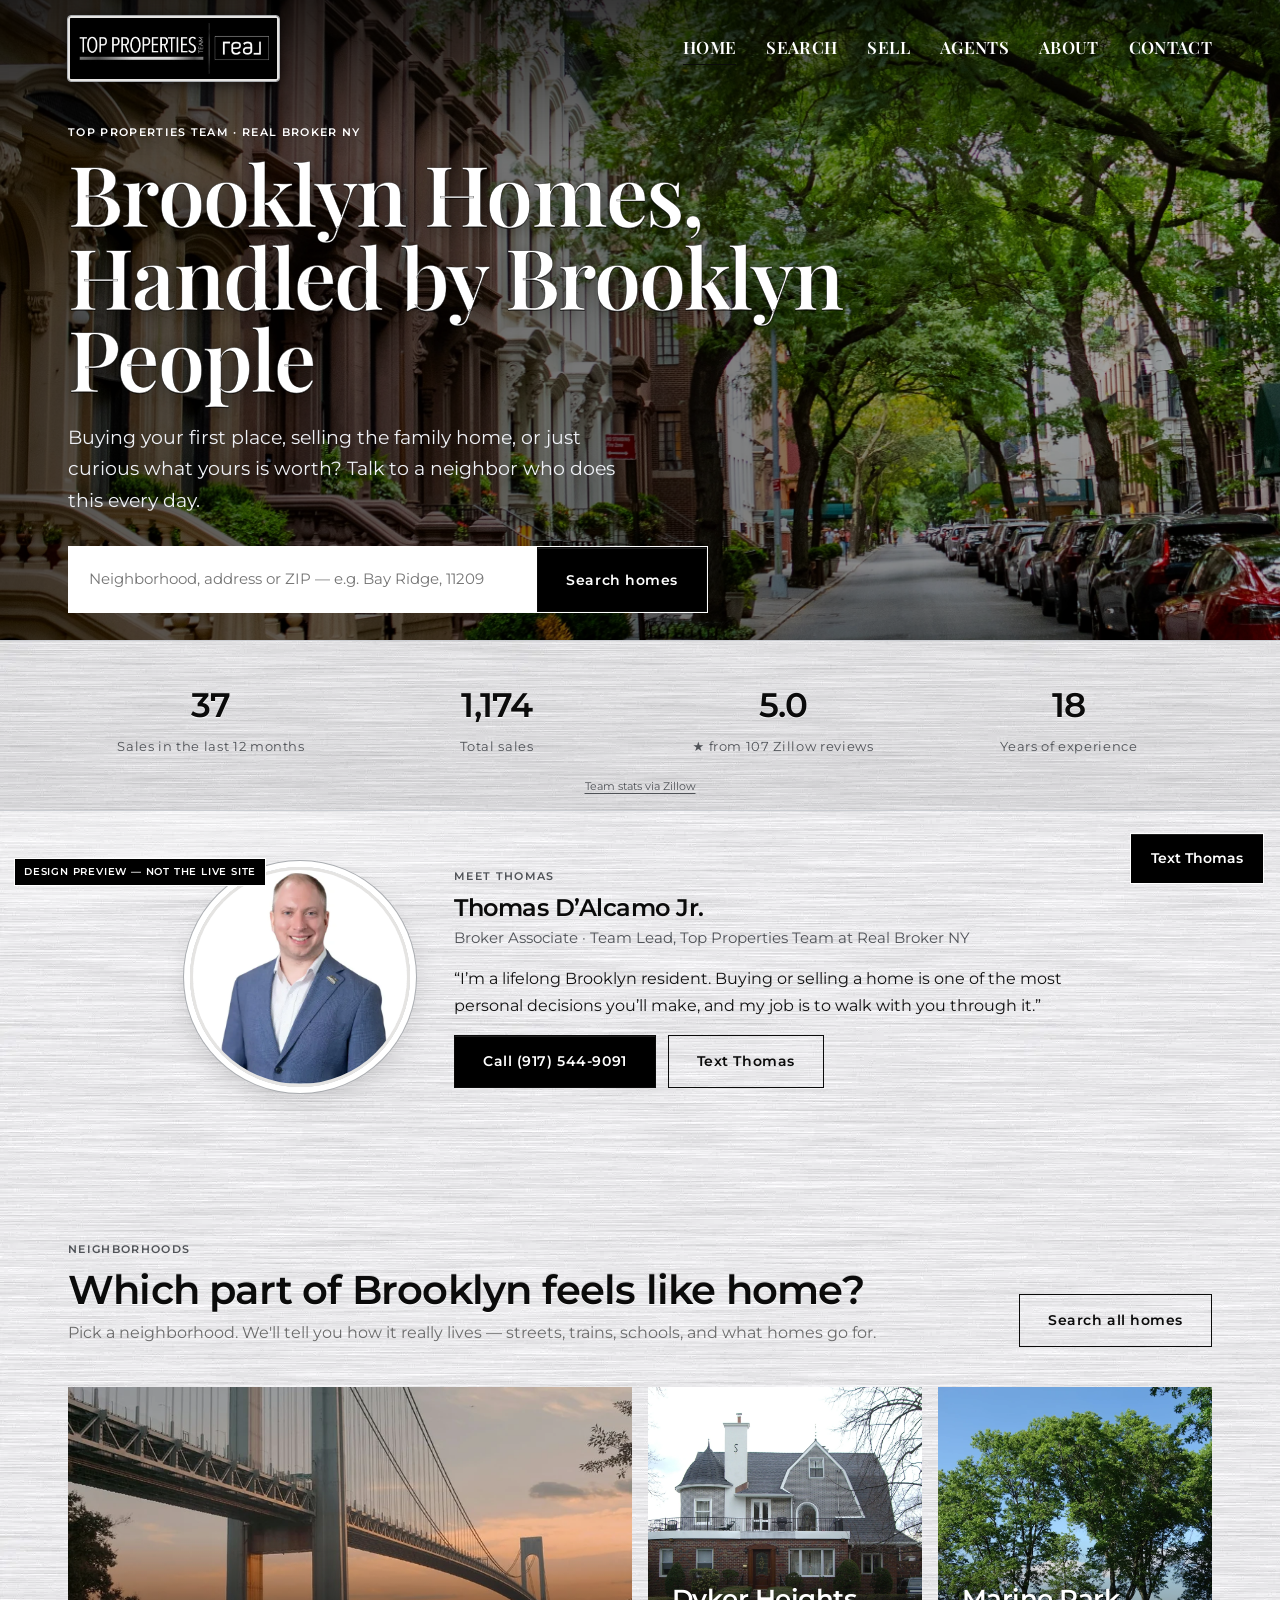
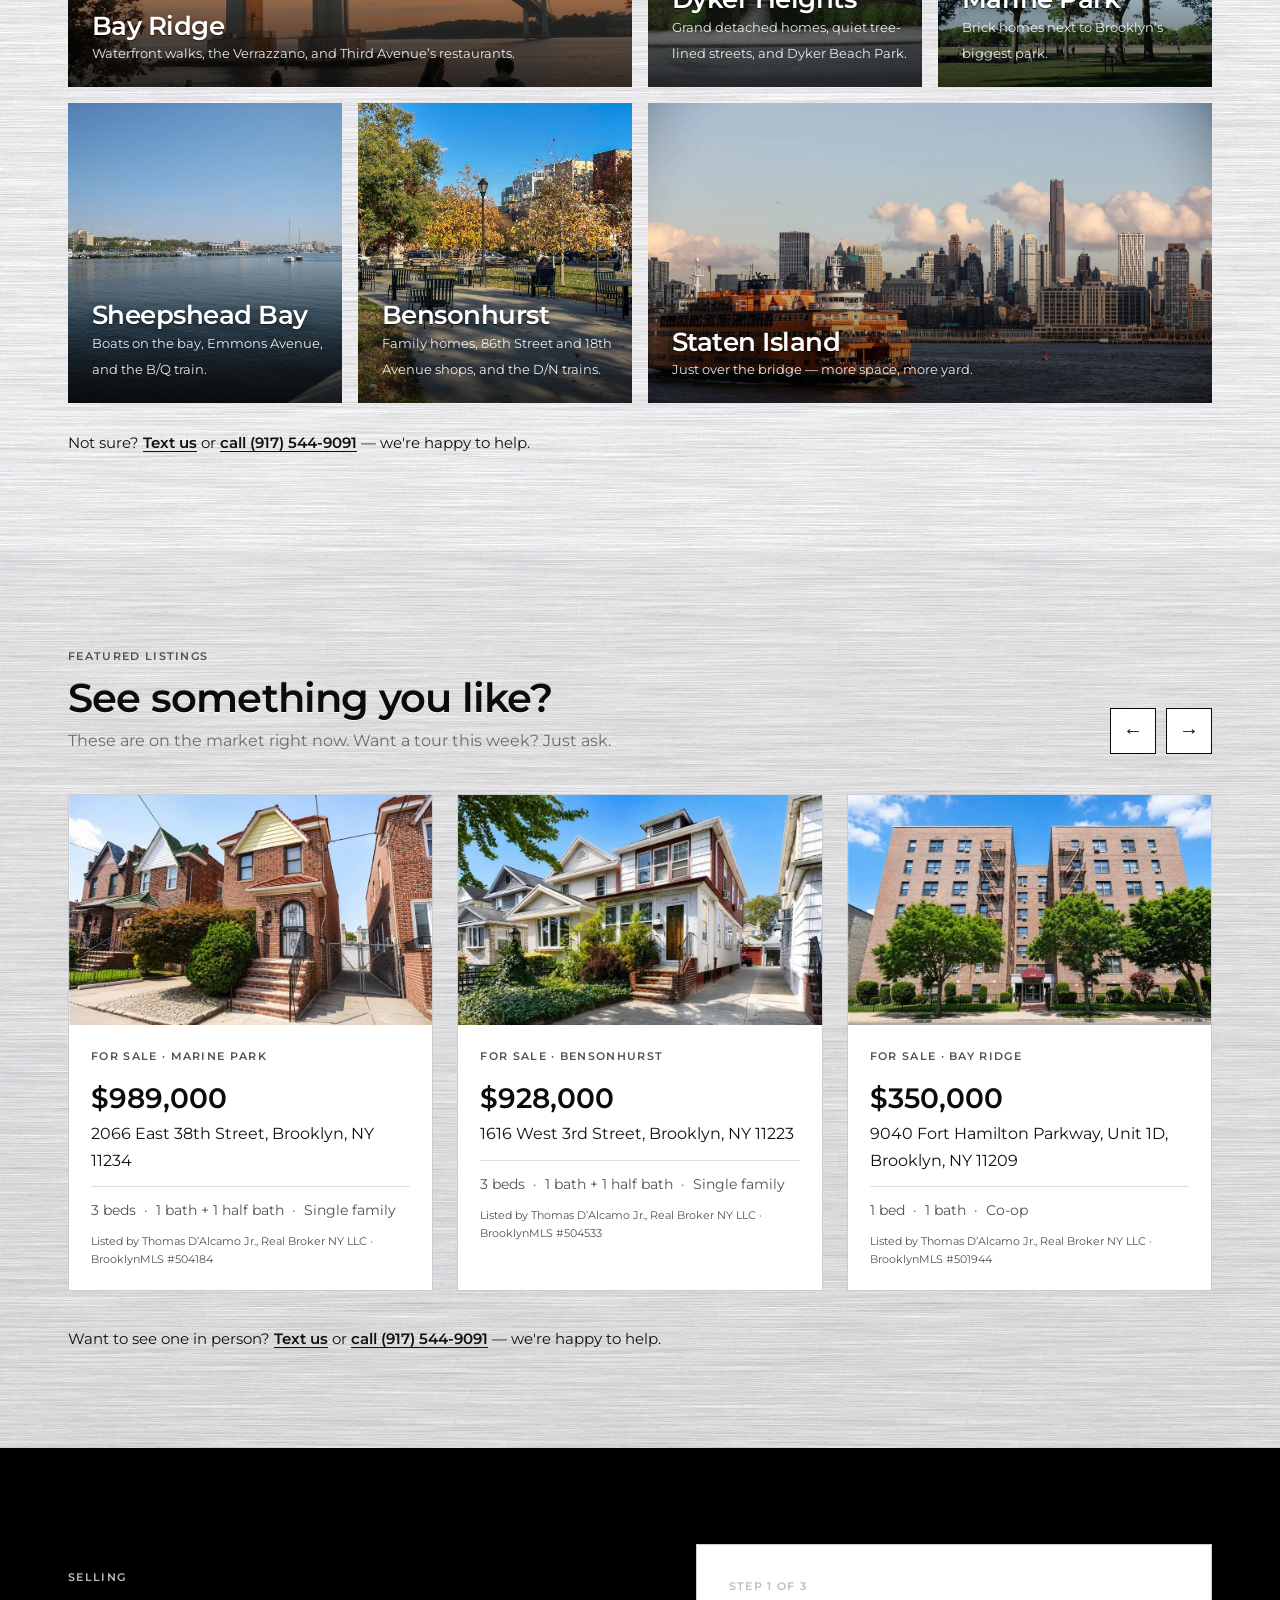
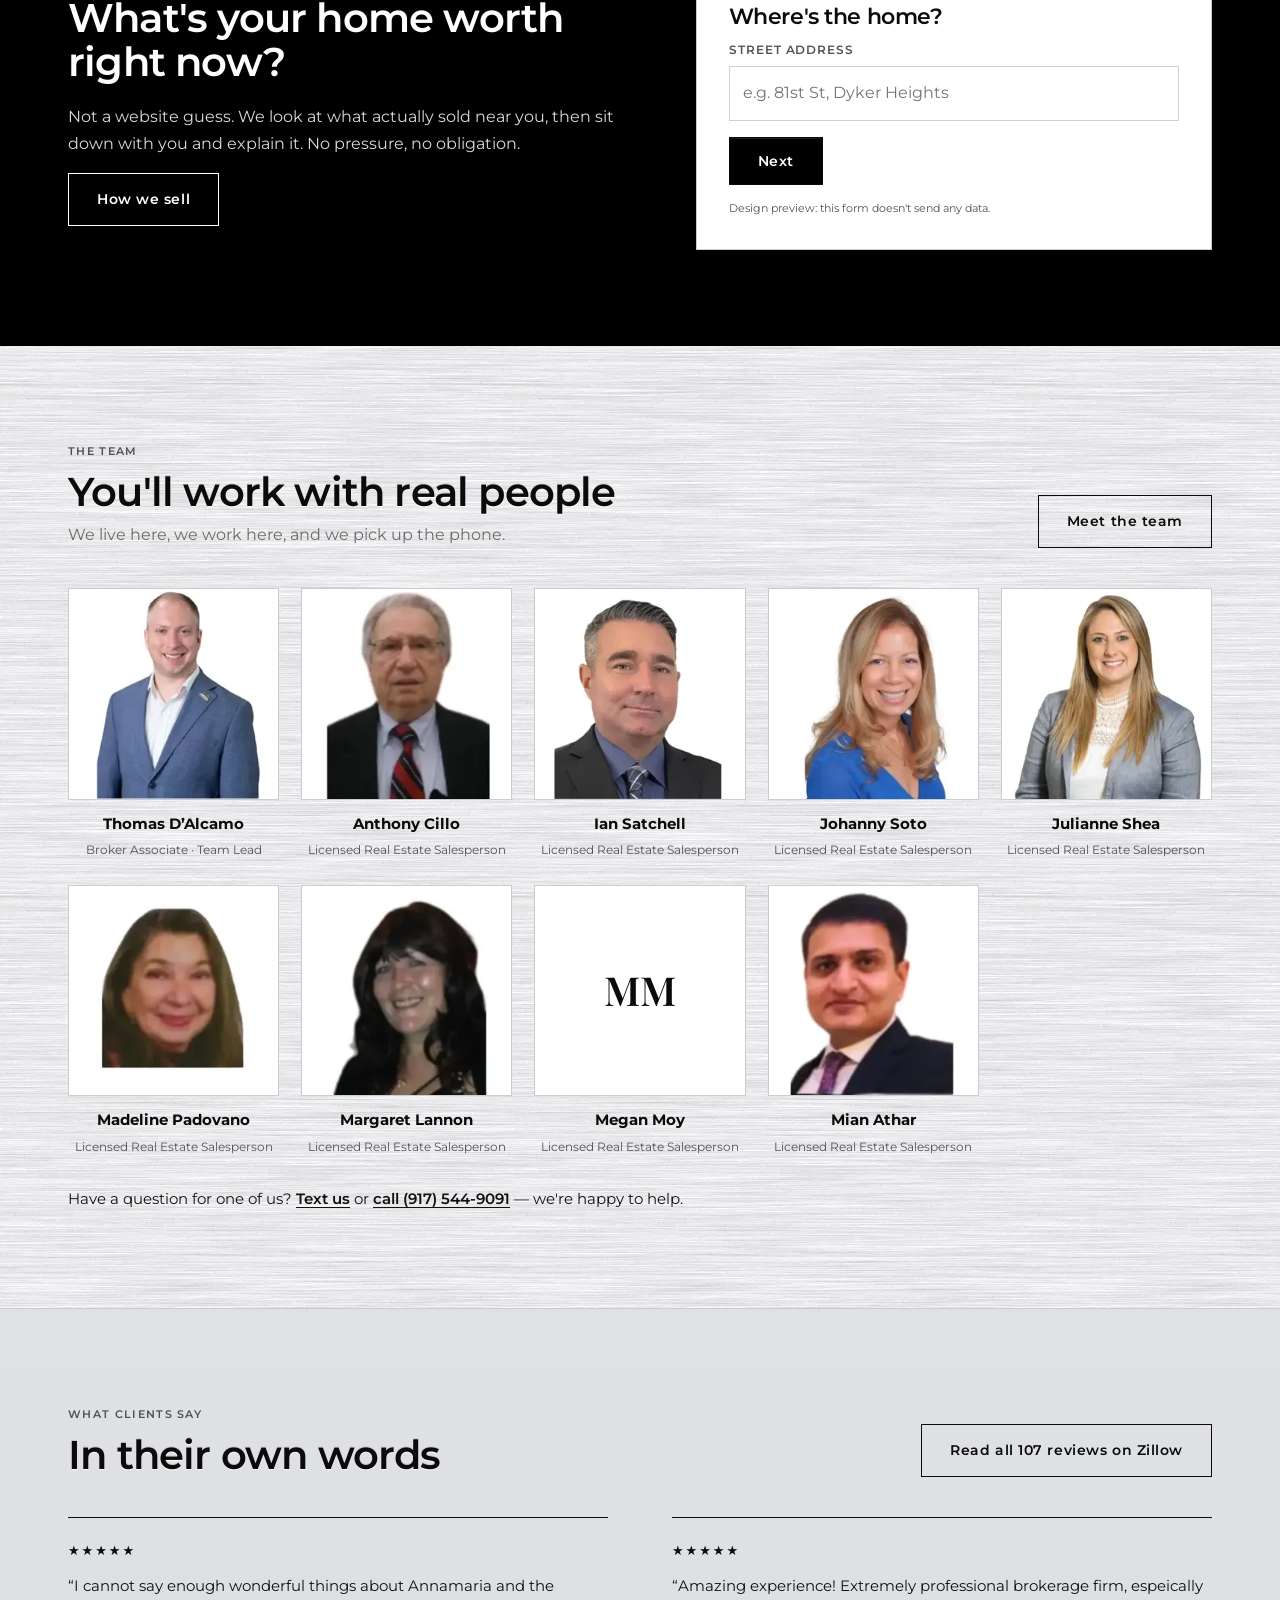
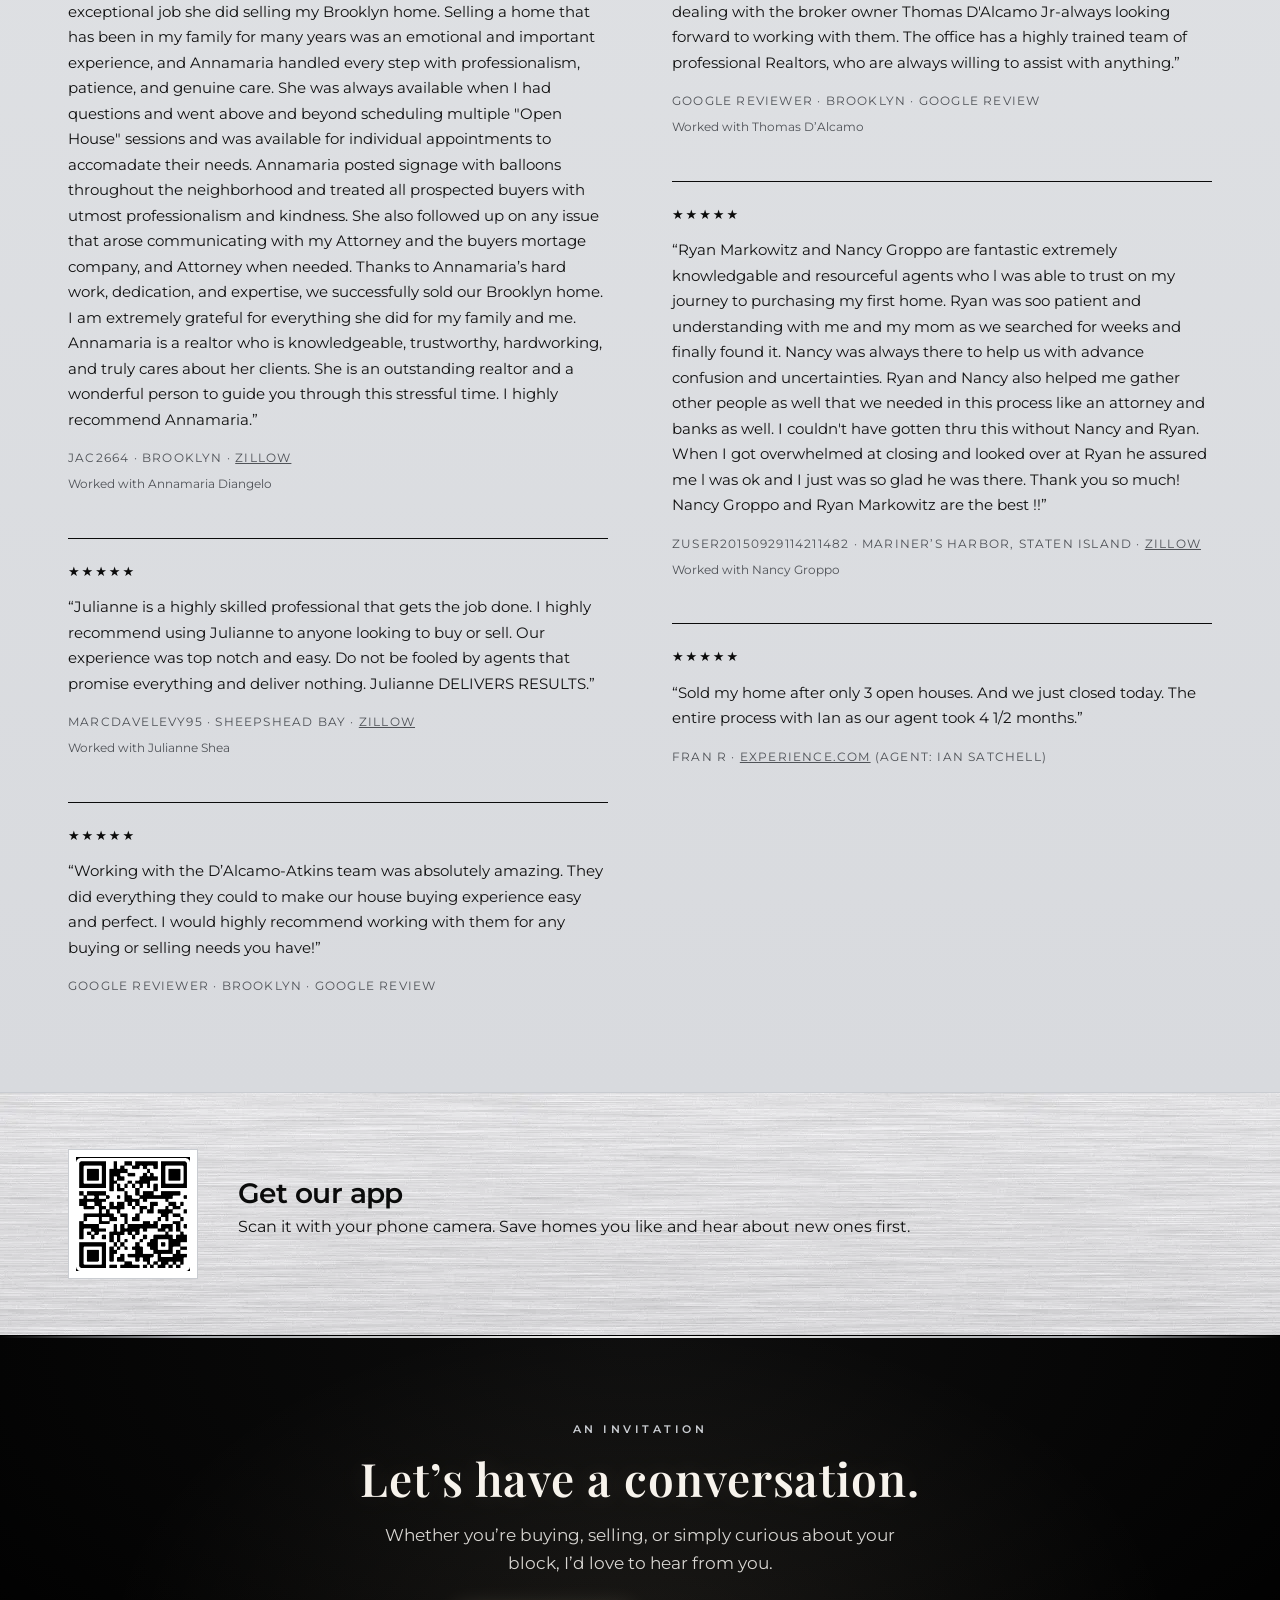
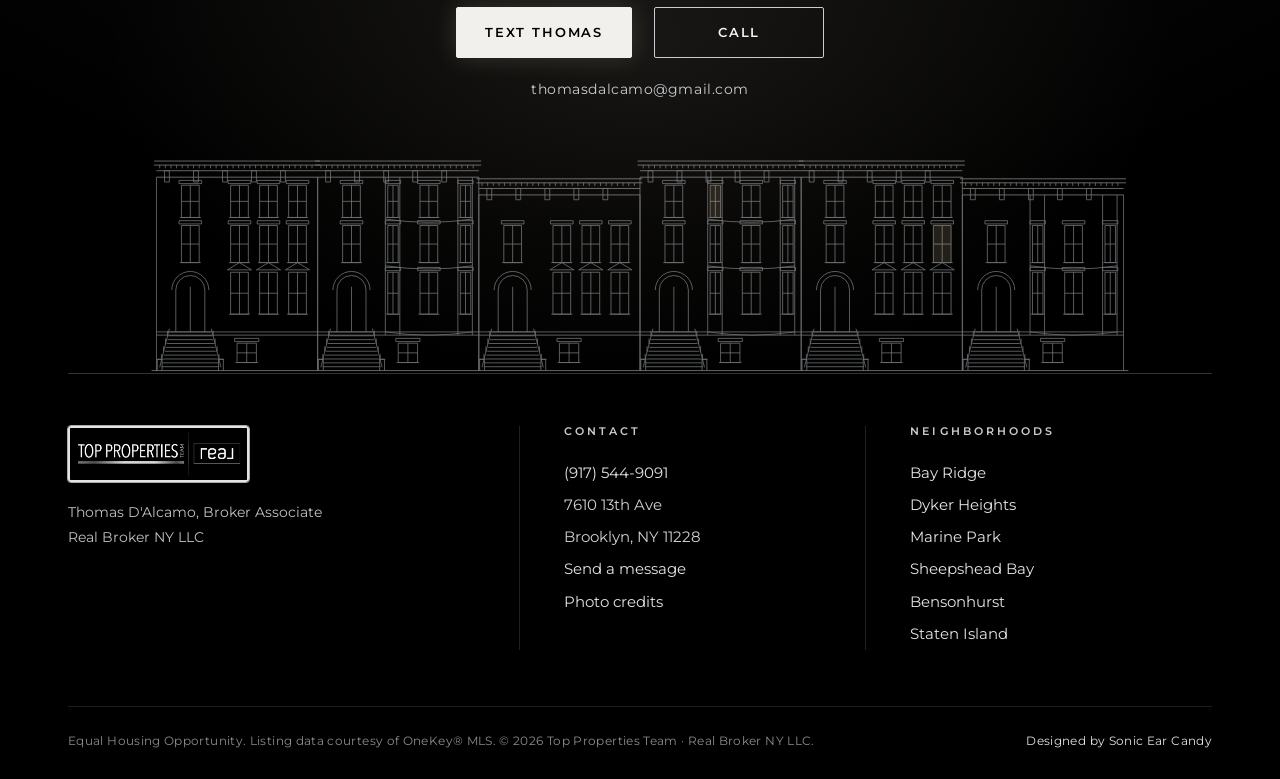
==== index.html @ 739c916d "Footer: detailed Brooklyn brownstone line art" ====
<!doctype html><html lang="en"><head><meta charset="utf-8"><meta name="viewport" content="width=device-width,initial-scale=1">
<meta name="robots" content="noindex,nofollow"><title>Home | Top Properties Team — Brooklyn Real Estate</title>
<meta name="description" content="Top Properties Team at Real Broker NY: Brooklyn real estate in Bay Ridge, Dyker Heights, Marine Park, Sheepshead Bay, Bensonhurst and Staten Island. Call or text (917) 544-9091.">
<link rel="icon" href="img/favicon.png"><link rel="preconnect" href="https://fonts.googleapis.com"><link rel="preconnect" href="https://fonts.gstatic.com" crossorigin>
<link href="https://fonts.googleapis.com/css2?family=Montserrat:wght@400;600&family=Playfair+Display:wght@600&display=swap" rel="stylesheet" media="print" onload="this.media='all'">
<link rel="preload" as="image" href="img/hero-brooklyn-brownstone.webp?v=hq1" fetchpriority="high">
<link rel="stylesheet" href="style.css?v=ring2"></head><body>
<header><div class="wrap nav"><a href="index.html"><img loading="lazy" src="img/logo-hd.webp" width="679" height="200" alt="Top Properties Team · Real"></a>
<button class="burger" aria-label="Menu" onclick="document.querySelector('.menu').classList.toggle('open')">&#9776;</button><ul class="menu"><li><a href="index.html" class="on">HOME</a></li><li><a href="https://toppropertiesnyc.com/listing" target="_blank" rel="noopener">SEARCH</a></li><li><a href="sell.html">SELL</a></li><li><a href="team.html">AGENTS</a></li><li><a href="about.html">ABOUT</a></li><li><a href="contact.html">CONTACT</a></li></ul></div></header>
<div class="hero"><div class="kb" style="background-image:url(img/hero-brooklyn-brownstone.webp?v=hq1)"></div><div class="wrap"><div class="eyebrow" style="color:#FFFFFF">Top Properties Team · Real Broker NY</div>
<h1>Brooklyn Homes, Handled by Brooklyn People</h1><p>Buying your first place, selling the family home, or just curious what yours is worth? Talk to a neighbor who does this every day.</p><form class="search srch" action="https://toppropertiesnyc.com/listing" target="_blank"><input placeholder="Neighborhood, address or ZIP — e.g. Bay Ridge, 11209"><button class="btn brass" type="submit">Search homes</button></form></div></div>
<div class="trust"><div class="wrap"><div><b data-n="37">37</b><span>Sales in the last 12 months</span></div><div><b data-n="1174">1,174</b><span>Total sales</span></div><div><b data-n="5.0" data-d="1">5.0</b><span>★ from 107 Zillow reviews</span></div><div><b data-n="18">18</b><span>Years of experience</span></div></div><div class="note"><a href="https://www.zillow.com/profile/toppropteam" target="_blank" rel="noopener">Team stats via Zillow</a></div></div>
<section class="meet"><div class="wrap"><div class="meet-in"><img src="img/thomas-portrait.webp" alt="Thomas D’Alcamo" width="600" height="600" loading="lazy"><div><div class="eyebrow">Meet Thomas</div><h2>Thomas D’Alcamo Jr.</h2><p class="mt">Broker Associate · Team Lead, Top Properties Team at Real Broker NY</p><p>“I’m a lifelong Brooklyn resident. Buying or selling a home is one of the most personal decisions you’ll make, and my job is to walk with you through it.”</p><a class="btn" href="tel:+19175449091">Call (917) 544-9091</a> <a class="btn ghost" href="sms:+19175449091">Text Thomas</a></div></div></div></section>
<section><div class="wrap"><div class="head"><div><div class="eyebrow">Neighborhoods</div><h2>Which part of Brooklyn feels like home?</h2><p style="margin:8px 0 0;color:#6B6B6B">Pick a neighborhood. We'll tell you how it really lives — streets, trains, schools, and what homes go for.</p></div><a class="btn ghost" href="https://toppropertiesnyc.com/listing" target="_blank" rel="noopener">Search all homes</a></div><div class="tiles"><a class="tile" href="bay-ridge.html"><img loading="lazy" src="img/bay-ridge-sm.webp?v=hq1" alt="Bay Ridge" width="900" height="600"><div><h3>Bay Ridge</h3><small>Waterfront walks, the Verrazzano, and Third Avenue’s restaurants.</small></div></a><a class="tile" href="dyker-heights.html"><img loading="lazy" src="img/dyker-heights-sm.webp?v=hq1" alt="Dyker Heights" width="900" height="600"><div><h3>Dyker Heights</h3><small>Grand detached homes, quiet tree-lined streets, and Dyker Beach Park.</small></div></a><a class="tile" href="marine-park.html"><img loading="lazy" src="img/marine-park-sm.webp?v=hq1" alt="Marine Park" width="900" height="600"><div><h3>Marine Park</h3><small>Brick homes next to Brooklyn’s biggest park.</small></div></a><a class="tile" href="sheepshead-bay.html"><img loading="lazy" src="img/sheepshead-bay-sm.webp?v=hq1" alt="Sheepshead Bay" width="900" height="600"><div><h3>Sheepshead Bay</h3><small>Boats on the bay, Emmons Avenue, and the B/Q train.</small></div></a><a class="tile" href="bensonhurst.html"><img loading="lazy" src="img/bensonhurst-sm.webp?v=hq1" alt="Bensonhurst" width="900" height="600"><div><h3>Bensonhurst</h3><small>Family homes, 86th Street and 18th Avenue shops, and the D/N trains.</small></div></a><a class="tile" href="staten-island.html"><img loading="lazy" src="img/staten-island-sm.webp?v=hq1" alt="Staten Island" width="900" height="600"><div><h3>Staten Island</h3><small>Just over the bridge — more space, more yard.</small></div></a></div><p class="ask">Not sure? <a href="sms:+19175449091">Text us</a> or <a href="tel:+19175449091">call (917) 544-9091</a> — we're happy to help.</p></div></section>
<section class="feat"><div class="wrap car"><div class="head"><div><div class="eyebrow">Featured listings</div><h2>See something you like?</h2><p style="margin:8px 0 0;color:#6B6B6B">These are on the market right now. Want a tour this week? Just ask.</p></div><div class="arrows"><button data-d="-1" aria-label="Previous">&larr;</button><button data-d="1" aria-label="Next">&rarr;</button></div></div>
<div class="track"><a class="card lcard" href="https://www.brooklynmls.com/listing/504184" target="_blank" rel="noopener"><img loading="lazy" src="img/lst-2066-e38.webp" alt="2066 East 38th Street, Marine Park" width="900" height="600"><div class="b"><div class="eyebrow">For sale · Marine Park</div><div class="price">$989,000</div><div>2066 East 38th Street, Brooklyn, NY 11234</div><div class="meta">3 beds &nbsp;·&nbsp; 1 bath + 1 half bath &nbsp;·&nbsp; Single family</div><div class="src">Listed by Thomas D’Alcamo Jr., Real Broker NY LLC · BrooklynMLS #504184</div></div></a><a class="card lcard" href="https://www.brooklynmls.com/listing/504533" target="_blank" rel="noopener"><img loading="lazy" src="img/lst-1616-w3.webp" alt="1616 West 3rd Street, Bensonhurst" width="900" height="600"><div class="b"><div class="eyebrow">For sale · Bensonhurst</div><div class="price">$928,000</div><div>1616 West 3rd Street, Brooklyn, NY 11223</div><div class="meta">3 beds &nbsp;·&nbsp; 1 bath + 1 half bath &nbsp;·&nbsp; Single family</div><div class="src">Listed by Thomas D’Alcamo Jr., Real Broker NY LLC · BrooklynMLS #504533</div></div></a><a class="card lcard" href="https://www.brooklynmls.com/listing/501944" target="_blank" rel="noopener"><img loading="lazy" src="img/lst-9040-fhp.webp" alt="9040 Fort Hamilton Parkway, Bay Ridge" width="900" height="600"><div class="b"><div class="eyebrow">For sale · Bay Ridge</div><div class="price">$350,000</div><div>9040 Fort Hamilton Parkway, Unit 1D, Brooklyn, NY 11209</div><div class="meta">1 bed &nbsp;·&nbsp; 1 bath &nbsp;·&nbsp; Co-op</div><div class="src">Listed by Thomas D’Alcamo Jr., Real Broker NY LLC · BrooklynMLS #501944</div></div></a><div class="card ph"><div><h3>Want first dibs?</h3><p>Get new Brooklyn listings sent to your phone the day they hit the market.</p><a class="btn" href="sms:+19175449091">Text Thomas</a></div></div><div class="card ph"><div><h3>Browse every home</h3><p>Search all active listings across Brooklyn and Staten Island.</p><a class="btn" href="https://toppropertiesnyc.com/listing" target="_blank" rel="noopener">Search homes</a></div></div></div><p class="ask">Want to see one in person? <a href="sms:+19175449091">Text us</a> or <a href="tel:+19175449091">call (917) 544-9091</a> — we're happy to help.</p></div></section>
<section class="band"><div class="wrap split"><div><div class="eyebrow">Selling</div><h2>What's your home worth right now?</h2><p>Not a website guess. We look at what actually sold near you, then sit down with you and explain it. No pressure, no obligation.</p><a class="btn light" href="sell.html">How we sell</a></div>
<form class="vform wiz" action="#" onsubmit="return false"><div class="eyebrow">Step <span class="sn">1</span> of 3</div>
<div class="st on"><h3>Where's the home?</h3><label>Street address</label><input placeholder="e.g. 81st St, Dyker Heights"><button class="btn nx" type="button">Next</button></div>
<div class="st"><h3>Tell us a little about it</h3><label>Bedrooms</label><select><option>1</option><option>2</option><option selected>3</option><option>4</option><option>5+</option></select><label>Bathrooms</label><select><option>1</option><option selected>2</option><option>3</option><option>4+</option></select><button class="btn nx" type="button">Next</button></div>
<div class="st"><h3>When are you thinking of selling?</h3><div class="chips"><button type="button">Just curious</button><button type="button">In 3–6 months</button><button type="button">Within a year</button><button type="button">As soon as possible</button></div></div>
<div class="st"><h3>Thanks — that's all we need.</h3><p>On the real site, Thomas texts you back with what homes like yours have sold for nearby.</p><div class="toast" style="display:block">Preview only — nothing was sent.</div></div>
<p style="font-size:11px;color:#4F5257;margin:14px 0 0">Design preview: this form doesn't send any data.</p></form></div></section>
<section><div class="wrap"><div class="head"><div><div class="eyebrow">The team</div><h2>You'll work with real people</h2><p style="margin:8px 0 0;color:#6B6B6B">We live here, we work here, and we pick up the phone.</p></div><a class="btn ghost" href="team.html">Meet the team</a></div><div class="team"><div class="ag"><div class="av"><img loading="lazy" src="img/team/thomas-dalcamo.webp" alt="Thomas D’Alcamo"></div><b>Thomas D’Alcamo</b><span>Broker Associate · Team Lead</span></div><div class="ag"><div class="av"><img loading="lazy" src="img/team/anthony-cillo.webp" alt="Anthony Cillo"></div><b>Anthony Cillo</b><span>Licensed Real Estate Salesperson</span></div><div class="ag"><div class="av"><img loading="lazy" src="img/team/ian-satchell.webp" alt="Ian Satchell"></div><b>Ian Satchell</b><span>Licensed Real Estate Salesperson</span></div><div class="ag"><div class="av"><img loading="lazy" src="img/team/johanny-soto.webp" alt="Johanny Soto"></div><b>Johanny Soto</b><span>Licensed Real Estate Salesperson</span></div><div class="ag"><div class="av"><img loading="lazy" src="img/team/julianne-shea.webp" alt="Julianne Shea"></div><b>Julianne Shea</b><span>Licensed Real Estate Salesperson</span></div><div class="ag"><div class="av"><img loading="lazy" src="img/team/madeline-padovano.webp" alt="Madeline Padovano"></div><b>Madeline Padovano</b><span>Licensed Real Estate Salesperson</span></div><div class="ag"><div class="av"><img loading="lazy" src="img/team/margaret-lannon.webp" alt="Margaret Lannon"></div><b>Margaret Lannon</b><span>Licensed Real Estate Salesperson</span></div><div class="ag"><div class="av"><span>MM</span></div><b>Megan Moy</b><span>Licensed Real Estate Salesperson</span></div><div class="ag"><div class="av"><img loading="lazy" src="img/team/mian-athar.webp" alt="Mian Athar"></div><b>Mian Athar</b><span>Licensed Real Estate Salesperson</span></div></div><p class="ask">Have a question for one of us? <a href="sms:+19175449091">Text us</a> or <a href="tel:+19175449091">call (917) 544-9091</a> — we're happy to help.</p></div></section><section class="quotes"><div class="wrap"><div class="head"><div><div class="eyebrow">What clients say</div><h2>In their own words</h2></div><a class="btn ghost" href="https://www.zillow.com/profile/toppropteam" target="_blank" rel="noopener">Read all 107 reviews on Zillow</a></div><div class="qgrid"><figure><div class="stars" aria-label="5 stars">★★★★★</div><blockquote>“I cannot say enough wonderful things about Annamaria and the exceptional job she did selling my Brooklyn home. Selling a home that has been in my family for many years was an emotional and important experience, and Annamaria handled every step with professionalism, patience, and genuine care. She was always available when I had questions and went above and beyond scheduling multiple "Open House" sessions and was available for individual appointments to accomadate their needs. Annamaria posted signage with balloons throughout the neighborhood and treated all prospected buyers with utmost professionalism and kindness. She also followed up on any issue that arose communicating with my Attorney and the buyers mortage company, and Attorney when needed. Thanks to Annamaria’s hard work, dedication, and expertise, we successfully sold our Brooklyn home. I am extremely grateful for everything she did for my family and me. Annamaria is a realtor who is knowledgeable, trustworthy, hardworking, and truly cares about her clients. She is an outstanding realtor and a wonderful person to guide you through this stressful time. I highly recommend Annamaria.”</blockquote><figcaption>jac2664 · Brooklyn · <a href="https://www.zillow.com/profile/toppropteam" target="_blank" rel="noopener">Zillow</a></figcaption><small>Worked with Annamaria Diangelo</small></figure><figure><div class="stars" aria-label="5 stars">★★★★★</div><blockquote>“Julianne is a highly skilled professional that gets the job done. I highly recommend using Julianne to anyone looking to buy or sell. Our experience was top notch and easy. Do not be fooled by agents that promise everything and deliver nothing. Julianne DELIVERS RESULTS.”</blockquote><figcaption>marcdavelevy95 · Sheepshead Bay · <a href="https://www.zillow.com/profile/toppropteam" target="_blank" rel="noopener">Zillow</a></figcaption><small>Worked with Julianne Shea</small></figure><figure><div class="stars" aria-label="5 stars">★★★★★</div><blockquote>“Working with the D’Alcamo-Atkins team was absolutely amazing. They did everything they could to make our house buying experience easy and perfect. I would highly recommend working with them for any buying or selling needs you have!”</blockquote><figcaption>Google reviewer · Brooklyn · Google review</figcaption></figure><figure><div class="stars" aria-label="5 stars">★★★★★</div><blockquote>“Amazing experience! Extremely professional brokerage firm, espeically dealing with the broker owner Thomas D'Alcamo Jr-always looking forward to working with them. The office has a highly trained team of professional Realtors, who are always willing to assist with anything.”</blockquote><figcaption>Google reviewer · Brooklyn · Google review</figcaption><small>Worked with Thomas D’Alcamo</small></figure><figure><div class="stars" aria-label="5 stars">★★★★★</div><blockquote>“Ryan Markowitz and Nancy Groppo are fantastic extremely knowledgable and resourceful agents who l was able to trust on my journey to purchasing my first home. Ryan was soo patient and understanding with me and my mom as we searched for weeks and finally found it. Nancy was always there to help us with advance confusion and uncertainties. Ryan and Nancy also helped me gather other people as well that we needed in this process like an attorney and banks as well. I couldn't have gotten thru this without Nancy and Ryan. When I got overwhelmed at closing and looked over at Ryan he assured me l was ok and I just was so glad he was there. Thank you so much! Nancy Groppo and Ryan Markowitz are the best !!”</blockquote><figcaption>zuser20150929114211482 · Mariner’s Harbor, Staten Island · <a href="https://www.zillow.com/profile/toppropteam" target="_blank" rel="noopener">Zillow</a></figcaption><small>Worked with Nancy Groppo</small></figure><figure><div class="stars" aria-label="5 stars">★★★★★</div><blockquote>“Sold my home after only 3 open houses. And we just closed today. The entire process with Ian as our agent took 4 1/2 months.”</blockquote><figcaption>Fran R · <a href="https://www.experience.com/reviews/ian-3512063" target="_blank" rel="noopener">Experience.com</a> (agent: Ian Satchell)</figcaption></figure></div></div></section>
<section class="app" style="padding:56px 0"><div class="wrap"><img loading="lazy" src="img/qr.png" alt="QR code to download the Top Properties Team app">
<div><h3>Get our app</h3><p style="margin:0 0 10px">Scan it with your phone camera. Save homes you like and hear about new ones first.</p>
</div></div></section>
<footer><div class="wrap"><div class="fcta"><p class="fey">An invitation</p><h2>Let&rsquo;s have a conversation.</h2><p class="fsub">Whether you&rsquo;re buying, selling, or simply curious about your block, I&rsquo;d love to hear from you.</p><div class="fbtns"><a class="btn light fpri" href="sms:+19175449091">Text Thomas</a> <a class="btn light" href="tel:+19175449091">Call</a></div><p class="fmail"><a href="mailto:thomasdalcamo@gmail.com">thomasdalcamo@gmail.com</a></p></div><div class="farchw"><svg class="farch" viewBox="-8 30 1216 272" preserveAspectRatio="xMidYMax meet" aria-hidden="true" focusable="false"><g fill="none" stroke="#C9CCD1" stroke-width="1" vector-effect="non-scaling-stroke"><path d="M0 300V60M200 300V60"/><path d="M-3 40h206M-3 45h206M0 52h200M0 60h200" stroke="#E5E4E2"/><path d="M4 45v4M11 45v4M18 45v4M25 45v4M32 45v4M39 45v4M46 45v4M53 45v4M60 45v4M67 45v4M74 45v4M81 45v4M88 45v4M95 45v4M102 45v4M109 45v4M116 45v4M123 45v4M130 45v4M137 45v4M144 45v4M151 45v4M158 45v4M165 45v4M172 45v4M179 45v4M186 45v4M193 45v4"/><path d="M10 52h6v14h-6zM46 52h6v14h-6zM82 52h6v14h-6zM118 52h6v14h-6zM154 52h6v14h-6z"/><path d="M0 252h200M0 256h200"/><path d="M24 252V200a18 18 0 0 1 36 0V252M42 252V196"/><path d="M19 200a23 23 0 0 1 46 0"/><path d="M16.0 252.0h52.0"/><path d="M14.9 256.8h54.2"/><path d="M13.8 261.6h56.4"/><path d="M12.7 266.4h58.6"/><path d="M11.6 271.2h60.8"/><path d="M10.5 276.0h63.0"/><path d="M9.399999999999999 280.8h65.2"/><path d="M8.299999999999999 285.6h67.4"/><path d="M7.199999999999999 290.4h69.6"/><path d="M6.1 295.2h71.8"/><path d="M16 248L4 296M68 248L80 296"/><path d="M13.6 257.6v-7M11.2 267.2v-7M8.8 276.8v-7M6.4 286.4v-7M70.4 257.6v-7M72.8 267.2v-7M75.2 276.8v-7M77.6 286.4v-7"/><path d="M1 300v-14h6v14M77 300v-14h6v14M0 286h8M76 286h8"/><path d="M100 266h24v24h-24zM112.0 266v24M100 278.0h24"/><path d="M97 264h30v-4h-30z"/><path d="M98 290h28"/><path d="M92 178h22v52h-22zM103.0 178v52M92 204.0h22"/><path d="M88 175h30l-15.0 -9z"/><path d="M90 230h26"/><path d="M128 178h22v52h-22zM139.0 178v52M128 204.0h22"/><path d="M124 175h30l-15.0 -9z"/><path d="M126 230h26"/><path d="M164 178h22v52h-22zM175.0 178v52M164 204.0h22"/><path d="M160 175h30l-15.0 -9z"/><path d="M162 230h26"/><path d="M92 120h22v46h-22zM103.0 120v46M92 143.0h22"/><path d="M89 118h28v-4h-28z"/><path d="M90 166h26"/><path d="M128 120h22v46h-22zM139.0 120v46M128 143.0h22"/><path d="M125 118h28v-4h-28z"/><path d="M126 166h26"/><path d="M164 120h22v46h-22zM175.0 120v46M164 143.0h22"/><path d="M161 118h28v-4h-28z"/><path d="M162 166h26"/><path d="M31 120h22v46h-22zM42.0 120v46M31 143.0h22"/><path d="M28 118h28v-4h-28z"/><path d="M29 166h26"/><path d="M92 70h22v40h-22zM103.0 70v40M92 90.0h22"/><path d="M89 68h28v-4h-28z"/><path d="M90 110h26"/><path d="M128 70h22v40h-22zM139.0 70v40M128 90.0h22"/><path d="M125 68h28v-4h-28z"/><path d="M126 110h26"/><path d="M164 70h22v40h-22zM175.0 70v40M164 90.0h22"/><path d="M161 68h28v-4h-28z"/><path d="M162 110h26"/><path d="M31 70h22v40h-22zM42.0 70v40M31 90.0h22"/><path d="M28 68h28v-4h-28z"/><path d="M29 110h26"/><path d="M200 300V60M400 300V60"/><path d="M197 40h206M197 45h206M200 52h200M200 60h200" stroke="#E5E4E2"/><path d="M204 45v4M211 45v4M218 45v4M225 45v4M232 45v4M239 45v4M246 45v4M253 45v4M260 45v4M267 45v4M274 45v4M281 45v4M288 45v4M295 45v4M302 45v4M309 45v4M316 45v4M323 45v4M330 45v4M337 45v4M344 45v4M351 45v4M358 45v4M365 45v4M372 45v4M379 45v4M386 45v4M393 45v4"/><path d="M210 52h6v14h-6zM246 52h6v14h-6zM282 52h6v14h-6zM318 52h6v14h-6zM354 52h6v14h-6z"/><path d="M200 252h200M200 256h200"/><path d="M224 252V200a18 18 0 0 1 36 0V252M242 252V196"/><path d="M219 200a23 23 0 0 1 46 0"/><path d="M216.0 252.0h52.0"/><path d="M214.9 256.8h54.2"/><path d="M213.8 261.6h56.4"/><path d="M212.7 266.4h58.6"/><path d="M211.6 271.2h60.8"/><path d="M210.5 276.0h63.0"/><path d="M209.4 280.8h65.2"/><path d="M208.3 285.6h67.4"/><path d="M207.2 290.4h69.6"/><path d="M206.1 295.2h71.8"/><path d="M216 248L204 296M268 248L280 296"/><path d="M213.6 257.6v-7M211.2 267.2v-7M208.8 276.8v-7M206.4 286.4v-7M270.4 257.6v-7M272.8 267.2v-7M275.2 276.8v-7M277.6 286.4v-7"/><path d="M201 300v-14h6v14M277 300v-14h6v14M200 286h8M276 286h8"/><path d="M300 266h24v24h-24zM312.0 266v24M300 278.0h24"/><path d="M297 264h30v-4h-30z"/><path d="M298 290h28"/><path d="M284 256V60M392 256V60M302 256V60M374 256V60"/><path d="M284 252Q338 260 392 252"/><path d="M284 170Q338 178 392 170"/><path d="M284 112Q338 120 392 112"/><path d="M287 178h13v52h-13zM293.5 178v52M287 204.0h13"/><path d="M284 176h19v-4h-19z"/><path d="M285 230h17"/><path d="M327 178h22v52h-22zM338.0 178v52M327 204.0h22"/><path d="M324 176h28v-4h-28z"/><path d="M325 230h26"/><path d="M377 178h13v52h-13zM383.5 178v52M377 204.0h13"/><path d="M374 176h19v-4h-19z"/><path d="M375 230h17"/><path d="M287 120h13v46h-13zM293.5 120v46M287 143.0h13"/><path d="M284 118h19v-4h-19z"/><path d="M285 166h17"/><path d="M327 120h22v46h-22zM338.0 120v46M327 143.0h22"/><path d="M324 118h28v-4h-28z"/><path d="M325 166h26"/><path d="M377 120h13v46h-13zM383.5 120v46M377 143.0h13"/><path d="M374 118h19v-4h-19z"/><path d="M375 166h17"/><path d="M231 120h22v46h-22zM242.0 120v46M231 143.0h22"/><path d="M228 118h28v-4h-28z"/><path d="M229 166h26"/><path d="M287 70h13v40h-13zM293.5 70v40M287 90.0h13"/><path d="M284 68h19v-4h-19z"/><path d="M285 110h17"/><path d="M327 70h22v40h-22zM338.0 70v40M327 90.0h22"/><path d="M324 68h28v-4h-28z"/><path d="M325 110h26"/><path d="M377 70h13v40h-13zM383.5 70v40M377 90.0h13"/><path d="M374 68h19v-4h-19z"/><path d="M375 110h17"/><path d="M231 70h22v40h-22zM242.0 70v40M231 90.0h22"/><path d="M228 68h28v-4h-28z"/><path d="M229 110h26"/><path d="M400 300V82M600 300V82"/><path d="M397 62h206M397 67h206M400 74h200M400 82h200" stroke="#E5E4E2"/><path d="M404 67v4M411 67v4M418 67v4M425 67v4M432 67v4M439 67v4M446 67v4M453 67v4M460 67v4M467 67v4M474 67v4M481 67v4M488 67v4M495 67v4M502 67v4M509 67v4M516 67v4M523 67v4M530 67v4M537 67v4M544 67v4M551 67v4M558 67v4M565 67v4M572 67v4M579 67v4M586 67v4M593 67v4"/><path d="M410 74h6v14h-6zM446 74h6v14h-6zM482 74h6v14h-6zM518 74h6v14h-6zM554 74h6v14h-6z"/><path d="M400 252h200M400 256h200"/><path d="M424 252V200a18 18 0 0 1 36 0V252M442 252V196"/><path d="M419 200a23 23 0 0 1 46 0"/><path d="M416.0 252.0h52.0"/><path d="M414.9 256.8h54.2"/><path d="M413.8 261.6h56.4"/><path d="M412.7 266.4h58.6"/><path d="M411.6 271.2h60.8"/><path d="M410.5 276.0h63.0"/><path d="M409.4 280.8h65.2"/><path d="M408.3 285.6h67.4"/><path d="M407.2 290.4h69.6"/><path d="M406.1 295.2h71.8"/><path d="M416 248L404 296M468 248L480 296"/><path d="M413.6 257.6v-7M411.2 267.2v-7M408.8 276.8v-7M406.4 286.4v-7M470.4 257.6v-7M472.8 267.2v-7M475.2 276.8v-7M477.6 286.4v-7"/><path d="M401 300v-14h6v14M477 300v-14h6v14M400 286h8M476 286h8"/><path d="M500 266h24v24h-24zM512.0 266v24M500 278.0h24"/><path d="M497 264h30v-4h-30z"/><path d="M498 290h28"/><path d="M492 178h22v52h-22zM503.0 178v52M492 204.0h22"/><path d="M488 175h30l-15.0 -9z"/><path d="M490 230h26"/><path d="M528 178h22v52h-22zM539.0 178v52M528 204.0h22"/><path d="M524 175h30l-15.0 -9z"/><path d="M526 230h26"/><path d="M564 178h22v52h-22zM575.0 178v52M564 204.0h22"/><path d="M560 175h30l-15.0 -9z"/><path d="M562 230h26"/><path d="M492 120h22v46h-22zM503.0 120v46M492 143.0h22"/><path d="M489 118h28v-4h-28z"/><path d="M490 166h26"/><path d="M528 120h22v46h-22zM539.0 120v46M528 143.0h22"/><path d="M525 118h28v-4h-28z"/><path d="M526 166h26"/><path d="M564 120h22v46h-22zM575.0 120v46M564 143.0h22"/><path d="M561 118h28v-4h-28z"/><path d="M562 166h26"/><path d="M431 120h22v46h-22zM442.0 120v46M431 143.0h22"/><path d="M428 118h28v-4h-28z"/><path d="M429 166h26"/><path d="M600 300V60M800 300V60"/><path d="M597 40h206M597 45h206M600 52h200M600 60h200" stroke="#E5E4E2"/><path d="M604 45v4M611 45v4M618 45v4M625 45v4M632 45v4M639 45v4M646 45v4M653 45v4M660 45v4M667 45v4M674 45v4M681 45v4M688 45v4M695 45v4M702 45v4M709 45v4M716 45v4M723 45v4M730 45v4M737 45v4M744 45v4M751 45v4M758 45v4M765 45v4M772 45v4M779 45v4M786 45v4M793 45v4"/><path d="M610 52h6v14h-6zM646 52h6v14h-6zM682 52h6v14h-6zM718 52h6v14h-6zM754 52h6v14h-6z"/><path d="M600 252h200M600 256h200"/><path d="M624 252V200a18 18 0 0 1 36 0V252M642 252V196"/><path d="M619 200a23 23 0 0 1 46 0"/><path d="M616.0 252.0h52.0"/><path d="M614.9 256.8h54.2"/><path d="M613.8 261.6h56.4"/><path d="M612.7 266.4h58.6"/><path d="M611.6 271.2h60.8"/><path d="M610.5 276.0h63.0"/><path d="M609.4 280.8h65.2"/><path d="M608.3 285.6h67.4"/><path d="M607.2 290.4h69.6"/><path d="M606.1 295.2h71.8"/><path d="M616 248L604 296M668 248L680 296"/><path d="M613.6 257.6v-7M611.2 267.2v-7M608.8 276.8v-7M606.4 286.4v-7M670.4 257.6v-7M672.8 267.2v-7M675.2 276.8v-7M677.6 286.4v-7"/><path d="M601 300v-14h6v14M677 300v-14h6v14M600 286h8M676 286h8"/><path d="M700 266h24v24h-24zM712.0 266v24M700 278.0h24"/><path d="M697 264h30v-4h-30z"/><path d="M698 290h28"/><path d="M684 256V60M792 256V60M702 256V60M774 256V60"/><path d="M684 252Q738 260 792 252"/><path d="M684 170Q738 178 792 170"/><path d="M684 112Q738 120 792 112"/><path d="M687 178h13v52h-13zM693.5 178v52M687 204.0h13"/><path d="M684 176h19v-4h-19z"/><path d="M685 230h17"/><path d="M727 178h22v52h-22zM738.0 178v52M727 204.0h22"/><path d="M724 176h28v-4h-28z"/><path d="M725 230h26"/><path d="M777 178h13v52h-13zM783.5 178v52M777 204.0h13"/><path d="M774 176h19v-4h-19z"/><path d="M775 230h17"/><path d="M687 120h13v46h-13zM693.5 120v46M687 143.0h13"/><path d="M684 118h19v-4h-19z"/><path d="M685 166h17"/><path d="M727 120h22v46h-22zM738.0 120v46M727 143.0h22"/><path d="M724 118h28v-4h-28z"/><path d="M725 166h26"/><path d="M777 120h13v46h-13zM783.5 120v46M777 143.0h13"/><path d="M774 118h19v-4h-19z"/><path d="M775 166h17"/><path d="M631 120h22v46h-22zM642.0 120v46M631 143.0h22"/><path d="M628 118h28v-4h-28z"/><path d="M629 166h26"/><path d="M687 70h13v40h-13zM693.5 70v40M687 90.0h13" fill="#F6E7C8" fill-opacity=".24" stroke="#F3E3C3"/><path d="M684 68h19v-4h-19z"/><path d="M685 110h17"/><path d="M727 70h22v40h-22zM738.0 70v40M727 90.0h22"/><path d="M724 68h28v-4h-28z"/><path d="M725 110h26"/><path d="M777 70h13v40h-13zM783.5 70v40M777 90.0h13"/><path d="M774 68h19v-4h-19z"/><path d="M775 110h17"/><path d="M631 70h22v40h-22zM642.0 70v40M631 90.0h22"/><path d="M628 68h28v-4h-28z"/><path d="M629 110h26"/><path d="M800 300V60M1000 300V60"/><path d="M797 40h206M797 45h206M800 52h200M800 60h200" stroke="#E5E4E2"/><path d="M804 45v4M811 45v4M818 45v4M825 45v4M832 45v4M839 45v4M846 45v4M853 45v4M860 45v4M867 45v4M874 45v4M881 45v4M888 45v4M895 45v4M902 45v4M909 45v4M916 45v4M923 45v4M930 45v4M937 45v4M944 45v4M951 45v4M958 45v4M965 45v4M972 45v4M979 45v4M986 45v4M993 45v4"/><path d="M810 52h6v14h-6zM846 52h6v14h-6zM882 52h6v14h-6zM918 52h6v14h-6zM954 52h6v14h-6z"/><path d="M800 252h200M800 256h200"/><path d="M824 252V200a18 18 0 0 1 36 0V252M842 252V196"/><path d="M819 200a23 23 0 0 1 46 0"/><path d="M816.0 252.0h52.0"/><path d="M814.9 256.8h54.2"/><path d="M813.8 261.6h56.4"/><path d="M812.7 266.4h58.6"/><path d="M811.6 271.2h60.8"/><path d="M810.5 276.0h63.0"/><path d="M809.4 280.8h65.2"/><path d="M808.3 285.6h67.4"/><path d="M807.2 290.4h69.6"/><path d="M806.1 295.2h71.8"/><path d="M816 248L804 296M868 248L880 296"/><path d="M813.6 257.6v-7M811.2 267.2v-7M808.8 276.8v-7M806.4 286.4v-7M870.4 257.6v-7M872.8 267.2v-7M875.2 276.8v-7M877.6 286.4v-7"/><path d="M801 300v-14h6v14M877 300v-14h6v14M800 286h8M876 286h8"/><path d="M900 266h24v24h-24zM912.0 266v24M900 278.0h24"/><path d="M897 264h30v-4h-30z"/><path d="M898 290h28"/><path d="M892 178h22v52h-22zM903.0 178v52M892 204.0h22"/><path d="M888 175h30l-15.0 -9z"/><path d="M890 230h26"/><path d="M928 178h22v52h-22zM939.0 178v52M928 204.0h22"/><path d="M924 175h30l-15.0 -9z"/><path d="M926 230h26"/><path d="M964 178h22v52h-22zM975.0 178v52M964 204.0h22"/><path d="M960 175h30l-15.0 -9z"/><path d="M962 230h26"/><path d="M892 120h22v46h-22zM903.0 120v46M892 143.0h22"/><path d="M889 118h28v-4h-28z"/><path d="M890 166h26"/><path d="M928 120h22v46h-22zM939.0 120v46M928 143.0h22"/><path d="M925 118h28v-4h-28z"/><path d="M926 166h26"/><path d="M964 120h22v46h-22zM975.0 120v46M964 143.0h22" fill="#F6E7C8" fill-opacity=".24" stroke="#F3E3C3"/><path d="M961 118h28v-4h-28z"/><path d="M962 166h26"/><path d="M831 120h22v46h-22zM842.0 120v46M831 143.0h22"/><path d="M828 118h28v-4h-28z"/><path d="M829 166h26"/><path d="M892 70h22v40h-22zM903.0 70v40M892 90.0h22"/><path d="M889 68h28v-4h-28z"/><path d="M890 110h26"/><path d="M928 70h22v40h-22zM939.0 70v40M928 90.0h22"/><path d="M925 68h28v-4h-28z"/><path d="M926 110h26"/><path d="M964 70h22v40h-22zM975.0 70v40M964 90.0h22"/><path d="M961 68h28v-4h-28z"/><path d="M962 110h26"/><path d="M831 70h22v40h-22zM842.0 70v40M831 90.0h22"/><path d="M828 68h28v-4h-28z"/><path d="M829 110h26"/><path d="M1000 300V82M1200 300V82"/><path d="M997 62h206M997 67h206M1000 74h200M1000 82h200" stroke="#E5E4E2"/><path d="M1004 67v4M1011 67v4M1018 67v4M1025 67v4M1032 67v4M1039 67v4M1046 67v4M1053 67v4M1060 67v4M1067 67v4M1074 67v4M1081 67v4M1088 67v4M1095 67v4M1102 67v4M1109 67v4M1116 67v4M1123 67v4M1130 67v4M1137 67v4M1144 67v4M1151 67v4M1158 67v4M1165 67v4M1172 67v4M1179 67v4M1186 67v4M1193 67v4"/><path d="M1010 74h6v14h-6zM1046 74h6v14h-6zM1082 74h6v14h-6zM1118 74h6v14h-6zM1154 74h6v14h-6z"/><path d="M1000 252h200M1000 256h200"/><path d="M1024 252V200a18 18 0 0 1 36 0V252M1042 252V196"/><path d="M1019 200a23 23 0 0 1 46 0"/><path d="M1016.0 252.0h52.0"/><path d="M1014.9 256.8h54.2"/><path d="M1013.8 261.6h56.4"/><path d="M1012.7 266.4h58.6"/><path d="M1011.6 271.2h60.8"/><path d="M1010.5 276.0h63.0"/><path d="M1009.4 280.8h65.2"/><path d="M1008.3 285.6h67.4"/><path d="M1007.2 290.4h69.6"/><path d="M1006.1 295.2h71.8"/><path d="M1016 248L1004 296M1068 248L1080 296"/><path d="M1013.6 257.6v-7M1011.2 267.2v-7M1008.8 276.8v-7M1006.4 286.4v-7M1070.4 257.6v-7M1072.8 267.2v-7M1075.2 276.8v-7M1077.6 286.4v-7"/><path d="M1001 300v-14h6v14M1077 300v-14h6v14M1000 286h8M1076 286h8"/><path d="M1100 266h24v24h-24zM1112.0 266v24M1100 278.0h24"/><path d="M1097 264h30v-4h-30z"/><path d="M1098 290h28"/><path d="M1084 256V82M1192 256V82M1102 256V82M1174 256V82"/><path d="M1084 252Q1138 260 1192 252"/><path d="M1084 170Q1138 178 1192 170"/><path d="M1087 178h13v52h-13zM1093.5 178v52M1087 204.0h13"/><path d="M1084 176h19v-4h-19z"/><path d="M1085 230h17"/><path d="M1127 178h22v52h-22zM1138.0 178v52M1127 204.0h22"/><path d="M1124 176h28v-4h-28z"/><path d="M1125 230h26"/><path d="M1177 178h13v52h-13zM1183.5 178v52M1177 204.0h13"/><path d="M1174 176h19v-4h-19z"/><path d="M1175 230h17"/><path d="M1087 120h13v46h-13zM1093.5 120v46M1087 143.0h13"/><path d="M1084 118h19v-4h-19z"/><path d="M1085 166h17"/><path d="M1127 120h22v46h-22zM1138.0 120v46M1127 143.0h22"/><path d="M1124 118h28v-4h-28z"/><path d="M1125 166h26"/><path d="M1177 120h13v46h-13zM1183.5 120v46M1177 143.0h13"/><path d="M1174 118h19v-4h-19z"/><path d="M1175 166h17"/><path d="M1031 120h22v46h-22zM1042.0 120v46M1031 143.0h22"/><path d="M1028 118h28v-4h-28z"/><path d="M1029 166h26"/><path d="M-6 300H1206" stroke="#E5E4E2"/></g></svg></div><div class="cols"><div><img loading="lazy" src="img/logo-hd.webp" width="679" height="200" alt="Top Properties Team" style="height:56px;margin-bottom:18px">
<p>Thomas D'Alcamo, Broker Associate<br>Real Broker NY LLC</p></div>
<div><h2 class="fh">Contact</h2><ul><li><a href="tel:+19175449091">(917) 544-9091</a></li><li>7610 13th Ave<br>Brooklyn, NY 11228</li><li><a href="contact.html">Send a message</a></li><li><a href="credits.html">Photo credits</a></li></ul></div>
<div><h2 class="fh">Neighborhoods</h2><ul><li><a href="bay-ridge.html">Bay Ridge</a></li><li><a href="dyker-heights.html">Dyker Heights</a></li><li><a href="marine-park.html">Marine Park</a></li><li><a href="sheepshead-bay.html">Sheepshead Bay</a></li><li><a href="bensonhurst.html">Bensonhurst</a></li><li><a href="staten-island.html">Staten Island</a></li></ul></div></div>
<div class="legal">Equal Housing Opportunity. Listing data courtesy of OneKey® MLS. © 2026 Top Properties Team · Real Broker NY LLC.<span class="dby"><a href="https://sonicearcandy.com/web-design/" target="_blank" rel="noopener">Designed by Sonic Ear Candy</a></span></div></div></footer>
<div class="preview">DESIGN PREVIEW — NOT THE LIVE SITE</div><div class="fab"><a class="call" href="tel:+19175449091">Call</a><a href="sms:+19175449091">Text Thomas</a></div>
<script>document.querySelectorAll('.car').forEach(c=>{const t=c.querySelector('.track');c.querySelectorAll('[data-d]').forEach(b=>b.onclick=()=>t.scrollBy({left:b.dataset.d*t.clientWidth*.9,behavior:'smooth'}))});
document.querySelectorAll('form.vform').forEach(f=>f.onsubmit=e=>{e.preventDefault();f.querySelector('.toast').style.display='block'});
document.querySelectorAll('form.srch').forEach(f=>f.onsubmit=e=>{e.preventDefault();window.open('https://toppropertiesnyc.com/listing','_blank','noopener')});
const H=document.querySelector('header'),f=()=>H.classList.toggle('sc',scrollY>40);addEventListener('scroll',f,{passive:true});f();
if(!matchMedia('(prefers-reduced-motion: reduce)').matches&&'IntersectionObserver' in window){const io=new IntersectionObserver(es=>es.forEach(e=>{if(e.isIntersecting){e.target.classList.add('in');io.unobserve(e.target)}}),{threshold:.12});document.querySelectorAll('section,.trust').forEach(el=>{el.classList.add('rv');io.observe(el)})}
document.querySelectorAll('.wiz').forEach(w=>{const st=[...w.querySelectorAll('.st')],sn=w.querySelector('.sn');let i=0;const go=()=>{st.forEach((s,k)=>s.classList.toggle('on',k==++i-1+0&&false||k==i));sn.textContent=Math.min(i+1,3);if(i==3)w.querySelector('.eyebrow').textContent='Done'};
w.querySelectorAll('.nx').forEach(b=>b.onclick=()=>{i++;st.forEach((s,k)=>s.classList.toggle('on',k==i));sn.textContent=Math.min(i+1,3)});w.querySelectorAll('.chips button').forEach(b=>b.onclick=()=>{i=3;st.forEach((s,k)=>s.classList.toggle('on',k==3));w.querySelector('.eyebrow').textContent='Done'})});

if(!matchMedia('(prefers-reduced-motion: reduce)').matches&&'IntersectionObserver' in window){const co=new IntersectionObserver(es=>es.forEach(e=>{if(!e.isIntersecting)return;co.unobserve(e.target);const el=e.target,n=+el.dataset.n,d=+(el.dataset.d||0),t0=performance.now(),suf=el.textContent.replace(/[0-9.,]/g,'');const step=t=>{const p=Math.min((t-t0)/1400,1),v=n*(1-Math.pow(1-p,3));el.textContent=(d?v.toFixed(d):Math.round(v).toLocaleString('en-US'))+suf;if(p<1)requestAnimationFrame(step)};requestAnimationFrame(step)}),{threshold:.6});document.querySelectorAll('[data-n]').forEach(el=>co.observe(el))}
</script>
</body></html>
---- style.css ----
:root{--navy:#0B0B0B;--navy-d:#000;--ink:#0B0B0B;--brass:#0B0B0B;--tan:#F4F4F4;--cream:#F4F4F4;--text:#111;--muted:#6B6B6B}
*{box-sizing:border-box}html{scroll-behavior:smooth}body{margin:0;font-family:Montserrat,system-ui,sans-serif;color:var(--text);background:#fff;font-size:16px;line-height:1.65}
h1,h2,h3{font-family:'Playfair Display',Georgia,serif;font-weight:600;color:var(--navy);line-height:1.2;margin:0 0 .5em}
a{color:inherit}img{max-width:100%;display:block}
.wrap{max-width:1200px;margin:0 auto;padding:0 28px}
.eyebrow{font-size:12px;letter-spacing:.18em;text-transform:uppercase;color:var(--brass);font-weight:600;margin-bottom:10px}
header{position:sticky;top:0;z-index:50;background:#fff;border-bottom:1px solid #e6e3dd}
.nav{display:flex;align-items:center;justify-content:space-between;height:84px}
.nav img{height:52px;width:auto}
.menu{display:flex;gap:30px;list-style:none;margin:0;padding:0}
.menu a{text-decoration:none;font-size:13px;font-weight:600;letter-spacing:.1em;color:var(--navy);padding:6px 0;border-bottom:2px solid transparent;transition:.2s}
.menu a:hover,.menu a.on{border-color:var(--brass)}
.burger{display:none;background:none;border:0;font-size:28px;color:var(--navy);cursor:pointer}
.btn{display:inline-block;background:var(--navy);color:#fff;text-decoration:none;padding:14px 28px;font-weight:600;font-size:14px;letter-spacing:.06em;border:2px solid var(--navy);transition:.2s;cursor:pointer;font-family:inherit}
.btn:hover{background:var(--navy-d);border-color:var(--navy-d);transform:translateY(-1px)}
.btn.brass{background:var(--brass);border-color:var(--brass)}.btn.brass:hover{background:#000}
.btn.ghost{background:transparent;color:var(--navy)}.btn.ghost:hover{background:var(--navy);color:#fff}
.btn.light{background:transparent;color:#fff;border-color:#fff}.btn.light:hover{background:#fff;color:var(--navy)}
.hero{position:relative;min-height:640px;display:flex;align-items:center;background:center/cover}
.hero:before{content:'';position:absolute;inset:0;background:linear-gradient(90deg,rgba(23,36,75,.88) 0%,rgba(23,36,75,.55) 55%,rgba(23,36,75,.15))}
.hero .wrap{position:relative;color:#fff;width:100%}
.hero h1{color:#fff;font-size:58px;max-width:680px}.hero p{font-size:19px;max-width:560px;color:#eef0f5}
.hero.small{min-height:380px}.hero.small h1{font-size:46px}
.search{display:flex;max-width:640px;margin-top:30px;background:#fff;box-shadow:0 10px 30px rgba(0,0,0,.25)}
.search input{flex:1;border:0;padding:20px;font:inherit;font-size:15px;min-width:0}
.search button{border:0}
.trust{background:var(--cream);border-bottom:1px solid #ece6dc}
.trust .wrap{display:grid;grid-template-columns:repeat(4,1fr);text-align:center;padding:36px 28px}
.trust b{display:block;font-family:'Playfair Display',serif;font-size:34px;color:var(--navy)}
.trust span{font-size:13px;color:var(--muted);letter-spacing:.05em}
.note{font-size:11px;color:#6B6B6B;text-align:center;padding-bottom:14px;margin-top:-18px}
section{padding:96px 0}
.head{display:flex;justify-content:space-between;align-items:end;gap:20px;margin-bottom:40px;flex-wrap:wrap}
.head h2{font-size:40px;margin:0}
.tiles{display:grid;grid-template-columns:repeat(3,1fr);gap:22px}
.tile{position:relative;height:300px;overflow:hidden;text-decoration:none;color:#fff;display:block}
.tile img{width:100%;height:100%;object-fit:cover;transition:transform .6s}
.tile:after{content:'';position:absolute;inset:0;background:linear-gradient(transparent 40%,rgba(17,25,50,.85))}
.tile:hover img{transform:scale(1.06)}
.tile div{position:absolute;left:24px;bottom:20px;z-index:2}
.tile h3{color:#fff;font-size:26px;margin:0}.tile small{font-size:13px;opacity:.9}
.tag{position:absolute;top:12px;right:12px;z-index:3;background:rgba(255,255,255,.9);color:#555;font-size:10px;padding:3px 8px;letter-spacing:.05em}
.feat{background:var(--cream)}
.car{position:relative}.track{display:flex;gap:24px;overflow-x:auto;scroll-snap-type:x mandatory;scroll-behavior:smooth;padding-bottom:8px;scrollbar-width:none}
.track::-webkit-scrollbar{display:none}
.card{flex:0 0 calc((100% - 48px)/3);scroll-snap-align:start;background:#fff;box-shadow:0 2px 14px rgba(0,0,0,.06);transition:.25s;position:relative}
.card:hover{box-shadow:0 12px 30px rgba(0,0,0,.12);transform:translateY(-3px)}
.card img{height:230px;width:100%;object-fit:cover}.card .b{padding:22px}
.price{font-family:'Playfair Display',serif;font-size:28px;color:var(--navy)}
.meta{color:var(--muted);font-size:14px;border-top:1px solid #eee;margin-top:12px;padding-top:12px}
.card.ph{display:flex;align-items:center;justify-content:center;min-height:420px;background:#fff;border:1px solid #E5E5E5;box-shadow:none;color:var(--muted);text-align:center;padding:30px}
.arrows{display:flex;gap:10px}.arrows button{width:46px;height:46px;border:1px solid var(--navy);background:#fff;color:var(--navy);font-size:20px;cursor:pointer;transition:.2s}
.arrows button:hover{background:var(--navy);color:#fff}
.band{background:var(--navy);color:#fff}.band h2{color:#fff;font-size:40px}
.split{display:grid;grid-template-columns:1.1fr 1fr;gap:60px;align-items:center}
.band p{color:#dfe3ee}
.vform{background:#fff;padding:32px;color:var(--text)}
.vform label{display:block;font-size:12px;font-weight:600;letter-spacing:.08em;text-transform:uppercase;color:var(--muted);margin:0 0 6px}
.vform input,.vform select,.vform textarea{width:100%;padding:13px;border:1px solid #d6d9e0;font:inherit;margin-bottom:16px}
.vform input:focus,.vform textarea:focus{outline:2px solid var(--brass);border-color:transparent}
.team{display:grid;grid-template-columns:repeat(5,1fr);gap:22px}
.ag{text-align:center}.av{aspect-ratio:1;background:var(--tan);display:flex;align-items:center;justify-content:center;font-family:'Playfair Display',serif;font-size:34px;color:var(--navy);margin-bottom:12px;transition:.2s}
.ag:hover .av{background:var(--navy);color:#fff}
.ag b{display:block;color:var(--navy);font-size:15px}.ag span{font-size:12px;color:var(--muted)}
.app{background:var(--tan)}.app .wrap{display:flex;align-items:center;gap:40px}
.app img{width:130px;height:130px;background:#fff}
.app h3{font-size:28px;margin-bottom:6px}.app a{color:var(--navy);font-weight:600;margin-right:22px}
footer{background:var(--ink);color:#c9ccd5;padding:64px 0 30px;font-size:14px}
footer .cols{display:grid;grid-template-columns:1.3fr 1fr 1fr;gap:40px}
footer .fh{color:#fff;font-family:'Playfair Display',serif;font-size:18px;margin:0 0 14px;font-weight:600}
footer a{text-decoration:none;color:#c9ccd5}footer a:hover{color:var(--brass)}
footer ul{list-style:none;padding:0;margin:0;line-height:2.1}
.legal{border-top:1px solid #343a48;margin-top:40px;padding-top:20px;font-size:12px;color:#8d93a1}
.preview{position:fixed;left:14px;bottom:14px;z-index:99;background:#0B0B0B;color:#fff;font-size:11px;font-weight:600;letter-spacing:.06em;padding:7px 12px;box-shadow:0 4px 12px rgba(0,0,0,.2)}
.stats{display:grid;grid-template-columns:repeat(4,1fr);gap:20px;margin:40px 0}
.stat{border:1px solid #e3ddd2;padding:28px;text-align:center}.stat b{font-family:'Playfair Display',serif;font-size:36px;color:var(--navy);display:block}
.lead{font-size:19px;color:var(--muted);max-width:760px}
.steps{display:grid;grid-template-columns:repeat(3,1fr);gap:28px}.step{border-top:3px solid var(--brass);padding-top:18px}
.toast{display:none;background:#eef6ee;border-left:4px solid #3c7a46;padding:14px;margin-top:10px;color:#24522c;font-weight:600}
@media(max-width:900px){.menu{display:none;position:absolute;top:84px;left:0;right:0;background:#fff;flex-direction:column;gap:0;border-bottom:1px solid #ddd}
.menu.open{display:flex}.menu a{display:block;padding:16px 28px;border-bottom:1px solid #f0f0f0}.burger{display:block}
.hero{min-height:560px}.hero h1{font-size:38px}.hero.small h1{font-size:34px}.hero p{font-size:16px}
.trust .wrap,.stats{grid-template-columns:repeat(2,1fr);gap:20px}.tiles,.steps{grid-template-columns:1fr}.card{flex-basis:86%}
.split,footer .cols{grid-template-columns:1fr;gap:30px}.team{grid-template-columns:repeat(2,1fr)}
.app .wrap{flex-direction:column;text-align:center}section{padding:64px 0}.head h2,.band h2{font-size:30px}.nav img{height:42px}}
:root{--navy:#0B0B0B;--navy-d:#000;--ink:#0B0B0B;--brass:#0B0B0B;--tan:#F4F4F4;--cream:#F4F4F4;--text:#111;--muted:#6B6B6B}
h1,h2,h3{line-height:1.1;letter-spacing:-.01em;color:#0B0B0B}
h2,h3{font-family:Montserrat,sans-serif;font-weight:600;letter-spacing:-.02em}
.eyebrow{letter-spacing:.12em;color:#6B6B6B;font-size:11px}
.menu a{letter-spacing:.06em;color:#0B0B0B;border-bottom-width:1px}
header{border-bottom:1px solid #E5E5E5}
.btn,.btn.brass{background:#0B0B0B;border:1px solid #0B0B0B;color:#fff;letter-spacing:.04em}
.btn:hover,.btn.brass:hover{background:#fff;color:#0B0B0B;border-color:#0B0B0B;transform:none}
.btn.ghost{background:#fff;color:#0B0B0B}.btn.ghost:hover{background:#0B0B0B;color:#fff}
.btn.light{border:1px solid #fff}.btn.light:hover{background:#fff;color:#0B0B0B}
.hero:before{background:linear-gradient(90deg,rgba(0,0,0,.6) 0%,rgba(0,0,0,.45) 50%,rgba(0,0,0,.2) 100%)}
.search{box-shadow:none;border:1px solid #fff}.search button{border-left:1px solid #fff}
.search .btn:hover{background:#fff;color:#0B0B0B}
.trust{border-bottom:1px solid #E5E5E5;border-top:1px solid #E5E5E5}.trust b{color:#0B0B0B;font-family:Montserrat,sans-serif;font-weight:600;letter-spacing:-.02em}
.card,.card:hover{box-shadow:none;border:1px solid #E5E5E5;transform:none}.card:hover{border-color:#0B0B0B}
.price{font-family:Montserrat,sans-serif;font-weight:600;color:#0B0B0B}.meta{border-top:1px solid #E5E5E5}
.tile:after{background:linear-gradient(transparent 50%,rgba(0,0,0,.7))}
.tag{background:#fff;color:#0B0B0B;border:1px solid #0B0B0B}
.arrows button{border:1px solid #0B0B0B;color:#0B0B0B}.arrows button:hover{background:#0B0B0B}
.band{background:#0B0B0B}.band p{color:#D9D9D9}.band .eyebrow{color:#BDBDBD}
.vform{border:1px solid #E5E5E5}.vform input,.vform textarea{border:1px solid #D0D0D0}.vform input:focus,.vform textarea:focus{outline:1px solid #0B0B0B}
.av{background:#F4F4F4;border:1px solid #E5E5E5;color:#0B0B0B;font-family:Montserrat,sans-serif;font-weight:600}.ag:hover .av{background:#0B0B0B;color:#fff}
.app{background:#F4F4F4;border-top:1px solid #E5E5E5}.app img{border:1px solid #E5E5E5}.app a{color:#0B0B0B;text-decoration:underline;text-underline-offset:3px}
footer{background:#0B0B0B;color:#BDBDBD}footer a{color:#D9D9D9}footer a:hover{color:#fff;text-decoration:underline}.legal{border-top:1px solid #2A2A2A;color:#8C8C8C}
.preview{background:#0B0B0B;color:#fff;border:1px solid #fff;box-shadow:none;letter-spacing:.08em}
.stat{border:1px solid #E5E5E5}.stat b{color:#0B0B0B;font-family:Montserrat,sans-serif;font-weight:600}.step{border-top:1px solid #0B0B0B}
.toast{background:#F4F4F4;border-left:2px solid #0B0B0B;color:#0B0B0B}
.ask{margin:28px 0 0;font-size:15px;color:#111}.ask a{font-weight:600;text-decoration:underline;text-underline-offset:3px}.band .ask{color:#fff}
.fab{position:fixed;right:16px;bottom:16px;z-index:99;display:flex;gap:8px}.fab a{background:#0B0B0B;color:#fff;text-decoration:none;font-weight:600;font-size:14px;padding:13px 20px;border:1px solid #fff;transition:.2s}
.fab a:hover{background:#fff;color:#0B0B0B;border-color:#0B0B0B}.fab .call{display:none}
.preview{font-size:10px;padding:5px 9px}
@media(max-width:900px){.fab .call{display:block}.fab a{padding:12px 16px}.preview{bottom:72px;left:8px;font-size:9px}}
header{position:fixed;left:0;right:0;background:transparent;border-bottom:1px solid transparent;transition:background .3s,border-color .3s}
.nav{transition:height .3s}.nav img{transition:height .3s}
header:not(.sc) .menu a{color:#fff}header:not(.sc) .burger{color:#fff}
header.sc{background:#fff;border-bottom:1px solid #E5E5E5}header.sc .nav{height:64px}header.sc .nav img{height:40px}
.hero{overflow:hidden;background:#111;padding-top:84px}.kb{position:absolute;inset:-4%;background:center/cover no-repeat;animation:kb 28s ease-in-out infinite alternate}
@keyframes kb{from{transform:scale(1) translate(0,0)}to{transform:scale(1.1) translate(-2%,-1%)}}
.hero:before{z-index:1;background:linear-gradient(180deg,rgba(0,0,0,.55) 0,rgba(0,0,0,0) 160px),linear-gradient(90deg,rgba(0,0,0,.66) 0%,rgba(0,0,0,.5) 55%,rgba(0,0,0,.3) 100%)}.hero .wrap{z-index:2}
.hero:not(.small) h1{font-size:84px;line-height:.98;letter-spacing:-.02em;max-width:820px;margin-bottom:24px}
.hero .wrap>*{animation:up .9s cubic-bezier(.2,.7,.2,1) both}.hero .wrap>*:nth-child(2){animation-delay:.12s}.hero .wrap>*:nth-child(3){animation-delay:.26s}.hero .wrap>*:nth-child(4){animation-delay:.4s}
@keyframes up{from{opacity:0;transform:translateY(22px)}to{opacity:1;transform:none}}
.rv{opacity:0;transform:translateY(28px);transition:opacity .8s ease,transform .8s ease}.rv.in{opacity:1;transform:none}
.tiles{grid-template-columns:repeat(4,1fr);grid-auto-rows:300px;gap:16px}.tile{height:auto}.tile:nth-child(1),.tile:nth-child(6){grid-column:span 2}
.tile img{filter:grayscale(1);transition:transform .8s ease,filter .6s ease}.tile:hover img{filter:none;transform:scale(1.04)}
.vform h3{font-size:22px}.st{display:none}.st.on{display:block;animation:up .5s both}
.chips{display:grid;grid-template-columns:1fr 1fr;gap:10px}.chips button{border:1px solid #0B0B0B;background:#fff;padding:14px;font:inherit;font-size:14px;font-weight:600;cursor:pointer;transition:.2s}.chips button:hover{background:#0B0B0B;color:#fff}
.vform select{width:100%;padding:13px;border:1px solid #D0D0D0;font:inherit;margin-bottom:16px;background:#fff}
.quotes{border-top:1px solid #E5E5E5}.qgrid{display:grid;grid-template-columns:repeat(3,1fr);gap:40px;margin-top:20px}
.quotes blockquote{margin:0 0 16px;font-family:'Playfair Display',serif;font-size:22px;line-height:1.35;color:#0B0B0B}.quotes figure{margin:0;border-top:1px solid #0B0B0B;padding-top:22px}.quotes figcaption{font-size:12px;letter-spacing:.1em;text-transform:uppercase;color:#6B6B6B}
.fcta{display:flex;justify-content:space-between;align-items:center;gap:30px;padding-bottom:48px;margin-bottom:48px;border-bottom:1px solid #2A2A2A;flex-wrap:wrap}.fcta h2{color:#fff;font-size:34px;max-width:620px;margin:0}
@media(max-width:900px){.hero:not(.small) h1{font-size:46px}.tiles{grid-template-columns:1fr;grid-auto-rows:240px}.tile:nth-child(1),.tile:nth-child(6){grid-column:auto}.tile img{filter:none}
.qgrid{grid-template-columns:1fr;gap:28px}.menu a,header:not(.sc) .menu.open a{color:#0B0B0B}.fcta h2{font-size:26px}.chips{grid-template-columns:1fr}.hero{padding-top:64px}}
@media(prefers-reduced-motion:reduce){.kb,.hero .wrap>*,.st.on{animation:none}.rv{opacity:1;transform:none}}
:root{--muted:#4F5257}
body{background:#E9EAEC}
.trust,.feat,.app,.quotes{background:linear-gradient(180deg,#DFE1E4,#D8DADE)}
.trust,.app,.quotes,header.sc{border-color:#C9CCD1}
header.sc{background:rgba(233,234,236,.97);border-bottom:1px solid #C9CCD1}
.card,.vform,.stat,.ag .av{background:#fff}.card,.stat,.vform,.app img{border-color:#C9CCD1}
.av{border-color:#C9CCD1}.meta{border-color:#DCDEE1}
.eyebrow,.trust span,.note,.ag span,.quotes figcaption{color:#4F5257}
.btn.ghost{background:transparent}.btn.ghost:hover{background:#0B0B0B}
.toast{background:#E9EAEC}
@media(max-width:900px){body{padding-bottom:52px}.fab{left:0;right:0;bottom:0;gap:0;display:grid;grid-template-columns:1fr 1fr}
.fab a{text-align:center;padding:14px 0;font-size:14px;border:0;border-top:1px solid #333}.fab .call{border-right:1px solid #333}
.preview{bottom:60px;left:8px}}
.nav{height:96px}.nav img{height:65px;width:auto}header.sc .nav{height:70px}header.sc .nav img{height:50px}
header:not(.sc) .nav img{filter:drop-shadow(0 2px 8px rgba(0,0,0,.45))}
footer img{width:auto}
.hero{padding-top:96px}
.hero h1{-webkit-text-stroke:.6px rgba(0,0,0,.55);text-shadow:0 1px 0 rgba(0,0,0,.6),0 4px 18px rgba(0,0,0,.45)}
.tile h3{text-shadow:0 1px 0 rgba(0,0,0,.6),0 3px 12px rgba(0,0,0,.5)}
.head h2,section > .wrap > h2,.split h2{text-shadow:0 1px 0 rgba(255,255,255,.85),0 -1px 0 rgba(0,0,0,.12)}
.band h2,.fcta h2{text-shadow:0 1px 0 rgba(0,0,0,.8),0 0 1px rgba(255,255,255,.25)}
.trust b{text-shadow:0 1px 0 rgba(255,255,255,.8)}
@media(max-width:900px){.nav{height:76px}.nav img{height:50px}header.sc .nav{height:62px}header.sc .nav img{height:44px}.menu{top:76px}header.sc .menu{top:62px}.hero{padding-top:76px}.hero h1{-webkit-text-stroke:.4px rgba(0,0,0,.5)}}
@media(max-width:900px){body{padding-bottom:70px}.preview{left:0;right:0;bottom:48px;text-align:center;font-size:9px;padding:3px 0;border:0;border-top:1px solid #333}}
.av{overflow:hidden;position:relative}.av img{width:100%;height:100%;object-fit:cover;filter:grayscale(1) contrast(1.05);transition:filter .4s,transform .6s}.ag:hover .av img{filter:none;transform:scale(1.03)}
.av span{font-family:'Playfair Display',serif;font-size:40px;color:#0B0B0B}.ag:hover .av span{color:#fff}
.team{grid-template-columns:repeat(auto-fill,minmax(180px,1fr))}
.stars{letter-spacing:.15em;font-size:13px;margin-bottom:12px;color:#0B0B0B}
.quotes blockquote{font-family:Montserrat,sans-serif;font-size:15px;line-height:1.7;color:#111;}
.quotes figure small{display:block;margin-top:6px;font-size:12px;color:#4F5257}.quotes figcaption a{color:inherit}
.qgrid{row-gap:48px}.note a{color:#4F5257;text-decoration:underline;text-underline-offset:3px}
.card.ph{border:1px solid #C9CCD1;background:#fff}.card.ph h3{font-size:22px}.card.ph p{color:#4F5257}
.areaside{background:#fff;border:1px solid #C9CCD1;padding:36px}
@media(max-width:900px){.team{grid-template-columns:repeat(2,1fr)}}
.qgrid{display:block;columns:2;column-gap:64px}.qgrid figure{break-inside:avoid;margin:0 0 44px}
@media(max-width:900px){.qgrid{columns:1}}
section.alt{background:linear-gradient(180deg,#DFE1E4,#D8DADE);border-top:1px solid #C9CCD1;border-bottom:1px solid #C9CCD1}
.hls{display:grid;grid-template-columns:repeat(4,1fr);gap:28px;margin-top:28px}.hl{border-top:1px solid #0B0B0B;padding-top:18px}.hl h3{font-size:18px}.hl p{margin:0;color:#2b2e33}
.homes{margin:0;padding-left:18px;line-height:2}.homesrow{max-width:1200px;margin:40px auto 0;padding:0 28px}
.pq{padding:80px 0;text-align:center}.pq .wrap{max-width:860px}.pq blockquote{margin:0 0 16px;font-family:'Playfair Display',serif;font-size:24px;line-height:1.45;color:#0B0B0B}.pqc{font-size:12px;letter-spacing:.1em;text-transform:uppercase;color:#4F5257}
.talk{background:#0B0B0B;color:#fff;text-align:center}.talk h2{color:#fff;font-size:40px}.talk p{color:#D9D9D9;max-width:620px;margin:0 auto 24px}.talk .btn.ghost{background:transparent;color:#fff;border-color:#fff}.talk .btn{border-color:#fff}.talk .btn:hover{background:#fff;color:#0B0B0B}
.credit{font-size:12px;color:#4F5257;margin:18px 0}.credit a{color:#4F5257}
.portrait img{width:100%;max-width:420px;aspect-ratio:1;object-fit:cover;filter:grayscale(1);border:1px solid #C9CCD1;margin-left:auto}
.cinfo{margin:0 0 28px}.cinfo dt{font-size:11px;letter-spacing:.12em;text-transform:uppercase;color:#4F5257;margin-top:16px}.cinfo dd{margin:4px 0 0;font-size:17px}
.map{border:1px solid #C9CCD1;background:#fff;margin-top:20px}.map iframe{display:block;width:100%;height:420px;border:0}
.card.flat{flex:none;box-shadow:none}.crlist{line-height:2.1}
.btn+.btn{margin-left:8px}
@media(max-width:900px){.hls{grid-template-columns:1fr 1fr}.pq blockquote{font-size:19px}.talk h2{font-size:30px}.btn+.btn{margin:10px 0 0}.map iframe{height:300px}}
@media(max-width:520px){.hls{grid-template-columns:1fr}}
.dby{float:right}.dby a{color:#8C8C8C}.dby a:hover{color:#fff}@media(max-width:900px){.dby{float:none;display:block;margin-top:10px}}
.lcard{text-decoration:none;color:inherit;display:block}.lcard .src{font-size:11px;color:#4F5257;margin-top:10px}
/* steel finish for dark areas (subtle brushed gunmetal, echoing logo) */
:root{--steel:repeating-linear-gradient(90deg,rgba(255,255,255,.018) 0 1px,transparent 1px 3px),linear-gradient(115deg,rgba(255,255,255,0) 20%,rgba(255,255,255,.06) 45%,rgba(255,255,255,0) 70%),linear-gradient(180deg,#24272b 0%,#15171a 55%,#0e0f11 100%)}
.band,.talk,footer,.preview{background:var(--steel);background-color:#141618}
.btn:not(:hover):not(.ghost):not(.light),.btn.brass:not(:hover),.fab a:not(:hover),.ag:hover .av,.chips button:hover,.btn.ghost:hover,.arrows button:hover{background:var(--steel);background-color:#141618;box-shadow:inset 0 1px 0 rgba(255,255,255,.12)}

.meet{padding:56px 0}.meet-in{display:grid;grid-template-columns:220px 1fr;gap:44px;align-items:center;max-width:900px;margin:0 auto}.meet-in img{width:220px;height:220px;object-fit:cover;filter:grayscale(1);border:1px solid #C9CCD1;border-radius:50%}.meet h2{margin:6px 0 4px}.meet .mt{color:var(--muted);font-size:.95rem;margin:0 0 14px}@media(max-width:700px){.meet-in{grid-template-columns:1fr;gap:22px;text-align:center}.meet-in img{width:180px;height:180px;margin:0 auto}}
.meet-in img{transition:filter .5s ease}.meet-in img:hover{filter:grayscale(0)}
:root{--platinum:repeating-linear-gradient(90deg,rgba(255,255,255,.22) 0 1px,rgba(0,0,0,.018) 1px 2px,transparent 2px 4px),linear-gradient(120deg,rgba(255,255,255,0) 15%,rgba(255,255,255,.55) 40%,rgba(255,255,255,0) 62%),linear-gradient(180deg,#EEEFF1 0%,#E2E4E7 50%,#E9EAEC 100%)}
body{background:var(--platinum);background-color:#E9EAEC;background-attachment:fixed}
.trust,.feat,.app{background:repeating-linear-gradient(90deg,rgba(255,255,255,.18) 0 1px,transparent 1px 3px),linear-gradient(180deg,#E3E5E8,#D9DBDF);background-color:#DCDEE1}
:root{--platinum:repeating-linear-gradient(90deg,rgba(255,255,255,.55) 0 1px,rgba(120,124,130,.07) 1px 2px,transparent 2px 3px,rgba(255,255,255,.25) 3px 4px,transparent 4px 6px),linear-gradient(120deg,rgba(255,255,255,0) 10%,rgba(255,255,255,.7) 38%,rgba(255,255,255,0) 60%),linear-gradient(180deg,#F1F2F4 0%,#E0E2E6 50%,#ECEDEF 100%)}
.trust,.feat,.app{background:repeating-linear-gradient(90deg,rgba(255,255,255,.5) 0 1px,rgba(120,124,130,.08) 1px 2px,transparent 2px 4px),linear-gradient(180deg,#E3E5E8,#D9DBDF);background-color:#DCDEE1}
body{background:linear-gradient(120deg,rgba(255,255,255,0) 10%,rgba(255,255,255,.35) 38%,rgba(255,255,255,0) 60%),url(img/platinum.webp?v=2);background-color:#E9EAEC;background-attachment:fixed,scroll}
.trust,.feat,.app{background:linear-gradient(180deg,rgba(255,255,255,.12),rgba(0,0,0,.02)),url(img/platinum-d.webp?v=2);background-color:#DCDEE1}

.tile img,.tile:hover img,.av img,.ag:hover .av img,.portrait img,.meet-in img,.meet-in img:hover{filter:none!important}
@media(max-width:900px){.hero:before{background:linear-gradient(180deg,rgba(0,0,0,.55) 0,rgba(0,0,0,.62) 45%,rgba(0,0,0,.35) 100%)!important}.hero h1{color:#fff!important}}
.hero .kb{background-position:28% 62%!important}

.menu a{font-family:"Playfair Display",Georgia,serif!important;font-size:17px!important;font-weight:600!important;letter-spacing:.02em!important;text-transform:none!important}

/* match dark areas to the logo's pure black; platinum frame on logo (Oct 22) */
:root{--steel:linear-gradient(180deg,#000 0%,#000 100%)}
.band,.talk,footer,.preview{background:#000!important;background-color:#000!important}
.btn:not(:hover):not(.ghost):not(.light),.btn.brass:not(:hover),.fab a:not(:hover),.ag:hover .av,.chips button:hover,.btn.ghost:hover,.arrows button:hover{background:#000!important;background-color:#000!important}
.nav a img,footer img[src*="logo"]{border:2px solid #E5E4E2;outline:1px solid #A9ACB0;outline-offset:0;box-shadow:0 0 0 1px rgba(255,255,255,.35) inset,0 2px 10px rgba(0,0,0,.25);border-radius:3px}

/* luxurious footer: deep black, platinum sheen + hairline, crisp platinum type (Oct 22) */
footer{position:relative;background:radial-gradient(120% 80% at 50% 0%,rgba(229,228,226,.07) 0%,rgba(0,0,0,0) 60%),linear-gradient(180deg,#050505 0%,#000 100%)!important;background-color:#000!important;color:#CFD1D4!important;border-top:1px solid transparent}
footer:before{content:'';position:absolute;left:0;right:0;top:0;height:2px;background:linear-gradient(90deg,rgba(229,228,226,0) 0%,#A9ACB0 15%,#F2F2F0 50%,#A9ACB0 85%,rgba(229,228,226,0) 100%)}
footer .fh,footer h2{color:#F2F2F0!important;font-family:"Playfair Display",Georgia,serif!important;letter-spacing:.02em}
footer .fh{font-size:19px;padding-bottom:10px;border-bottom:1px solid rgba(229,228,226,.18)}
footer a{color:#E5E4E2!important;transition:color .25s}
footer a:hover{color:#fff!important;text-decoration:none!important;text-shadow:0 0 12px rgba(255,255,255,.35)}
footer .btn.light{background:transparent!important;color:#F2F2F0!important;border:1px solid #C9CCD1!important}
footer .btn.light:hover{background:#F2F2F0!important;color:#000!important}
footer .fcta{border-bottom:1px solid rgba(229,228,226,.14);padding-bottom:36px;margin-bottom:40px}

/* elegant-modern footer: invitation CTA, brownstone line motif, architectural grid (Oct 22) */
footer{padding:0 0 28px!important;background:radial-gradient(60% 46% at 50% 30%,rgba(255,236,204,.075) 0%,rgba(0,0,0,0) 70%),radial-gradient(120% 80% at 50% 0%,rgba(229,228,226,.06) 0%,rgba(0,0,0,0) 60%),#000!important}
footer .fcta{display:block!important;text-align:center;border:0!important;padding:88px 0 40px!important;margin:0!important}
footer .fey{font:600 11px/1 Montserrat,sans-serif;letter-spacing:.32em;text-transform:uppercase;color:#C9CCD1;margin:0 0 18px}
footer .fcta h2{font-size:46px!important;font-weight:600;line-height:1.12;max-width:none!important;margin:0 auto 16px!important;color:#F7F3EC!important;text-shadow:0 0 28px rgba(255,236,204,.12)!important}
footer .fsub{font-size:17px;line-height:1.65;color:#D8D6D2;max-width:560px;margin:0 auto 30px}
footer .fbtns{display:flex;gap:14px;justify-content:center;flex-wrap:wrap}
footer .fbtns .btn{min-width:170px;min-height:50px;display:inline-flex;align-items:center;justify-content:center;letter-spacing:.14em;text-transform:uppercase;font-size:13px;border-radius:2px}
footer .fbtns .fpri{background:#F2F0EC!important;color:#000!important;border-color:#F2F0EC!important;box-shadow:0 0 24px rgba(255,236,204,.16)}
footer .fbtns .fpri:hover{background:#fff!important}
footer .fmail{margin:20px 0 0;font-size:14px;letter-spacing:.04em}footer .fmail a{color:#C9CCD1!important}
footer .farchw{max-width:980px;margin:12px auto 0;opacity:.55}
footer .farch{display:block;width:100%;height:auto}
footer .cols{grid-template-columns:1.3fr 1fr 1fr!important;gap:0!important;border-top:1px solid rgba(229,228,226,.22);padding-top:52px;margin-top:0}
footer .cols>div{padding:0 44px}footer .cols>div:first-child{padding-left:0}footer .cols>div+div{border-left:1px solid rgba(229,228,226,.14)}
footer .cols p{line-height:1.8;font-size:14px;color:#BFC1C4}
footer .fh{font:600 11px/1 Montserrat,sans-serif!important;letter-spacing:.28em!important;text-transform:uppercase;color:#C9CCD1!important;border:0!important;padding:0!important;margin:0 0 20px!important}
footer ul{line-height:2.15;font-size:15px}
footer .legal{border-top:1px solid rgba(229,228,226,.12)!important;margin-top:56px;padding-top:24px;letter-spacing:.03em;line-height:1.7}
@media(max-width:900px){footer .fcta{padding:64px 0 28px!important}footer .fcta h2{font-size:32px!important}footer .fsub{font-size:16px}
footer .fbtns .btn{flex:1 1 100%;max-width:340px}footer .farchw{margin-top:8px;opacity:.5}
footer .cols{grid-template-columns:1fr!important;padding-top:36px}footer .cols>div{padding:0 0 28px!important}footer .cols>div+div{border-left:0!important;border-top:1px solid rgba(229,228,226,.14);padding-top:28px!important}}
@media(max-width:900px){footer .farchw{overflow:hidden}footer .farch{width:200%!important;max-width:none!important;margin-left:-50%}}

/* platinum ring on Thomas portrait */
.meet-in img{border:3px solid #E5E4E2!important;box-shadow:0 0 0 6px #fff,0 0 0 7px #A9ACB0,0 10px 30px rgba(0,0,0,.18)}
.portrait img{border:3px solid #E5E4E2!important;box-shadow:0 0 0 6px #fff,0 0 0 7px #A9ACB0,0 10px 30px rgba(0,0,0,.18)}
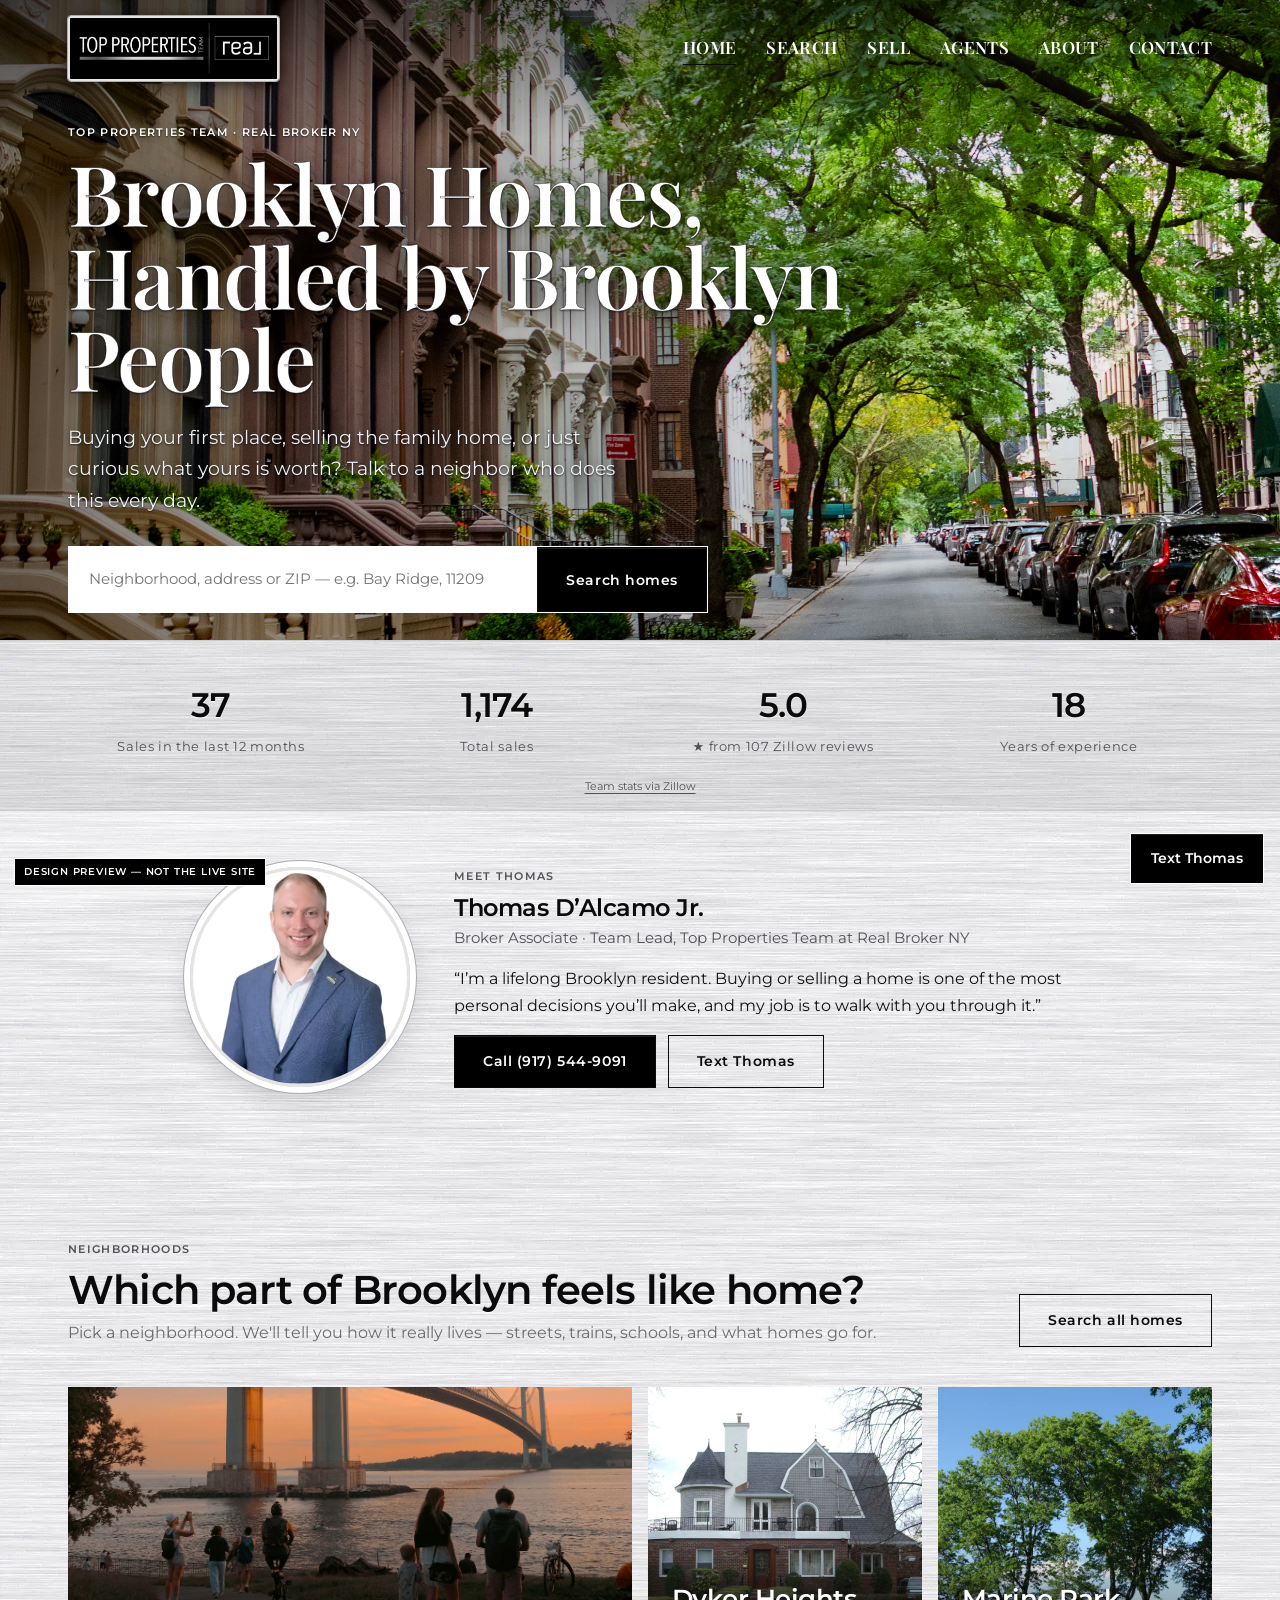
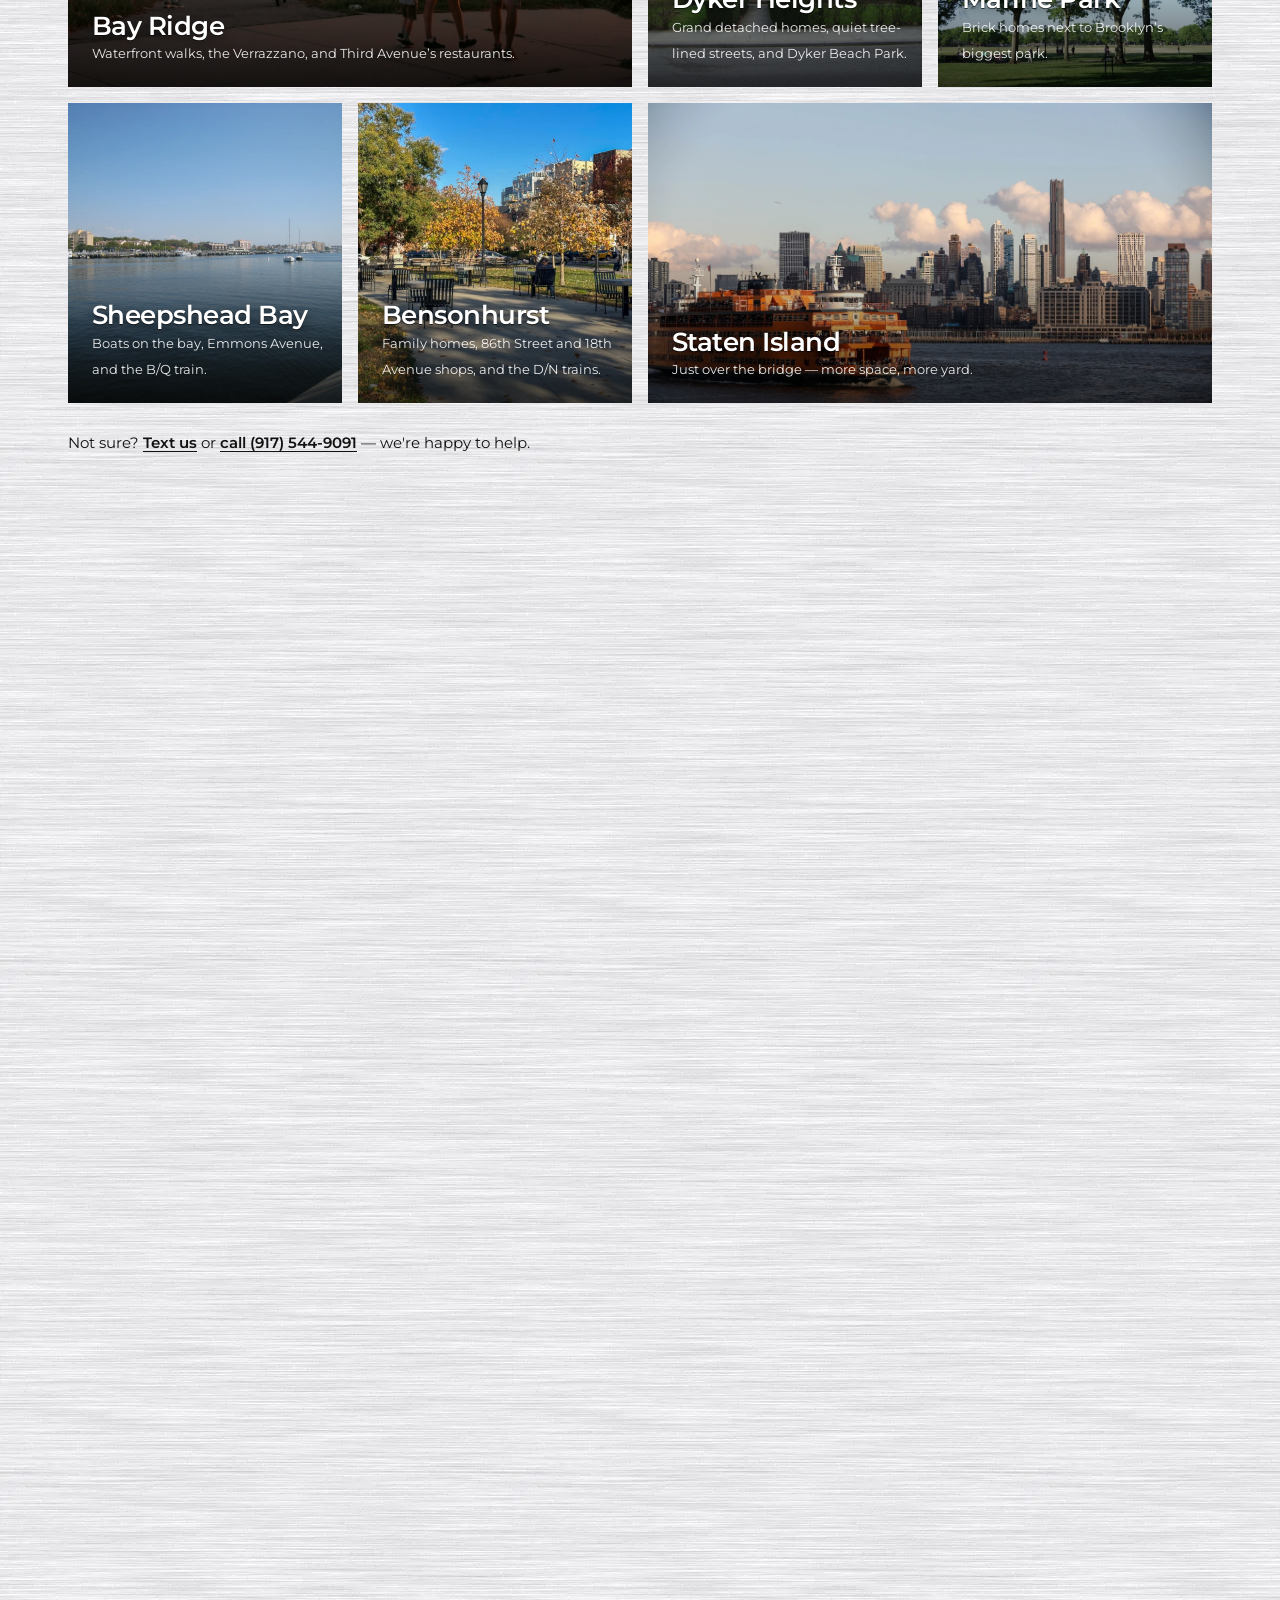
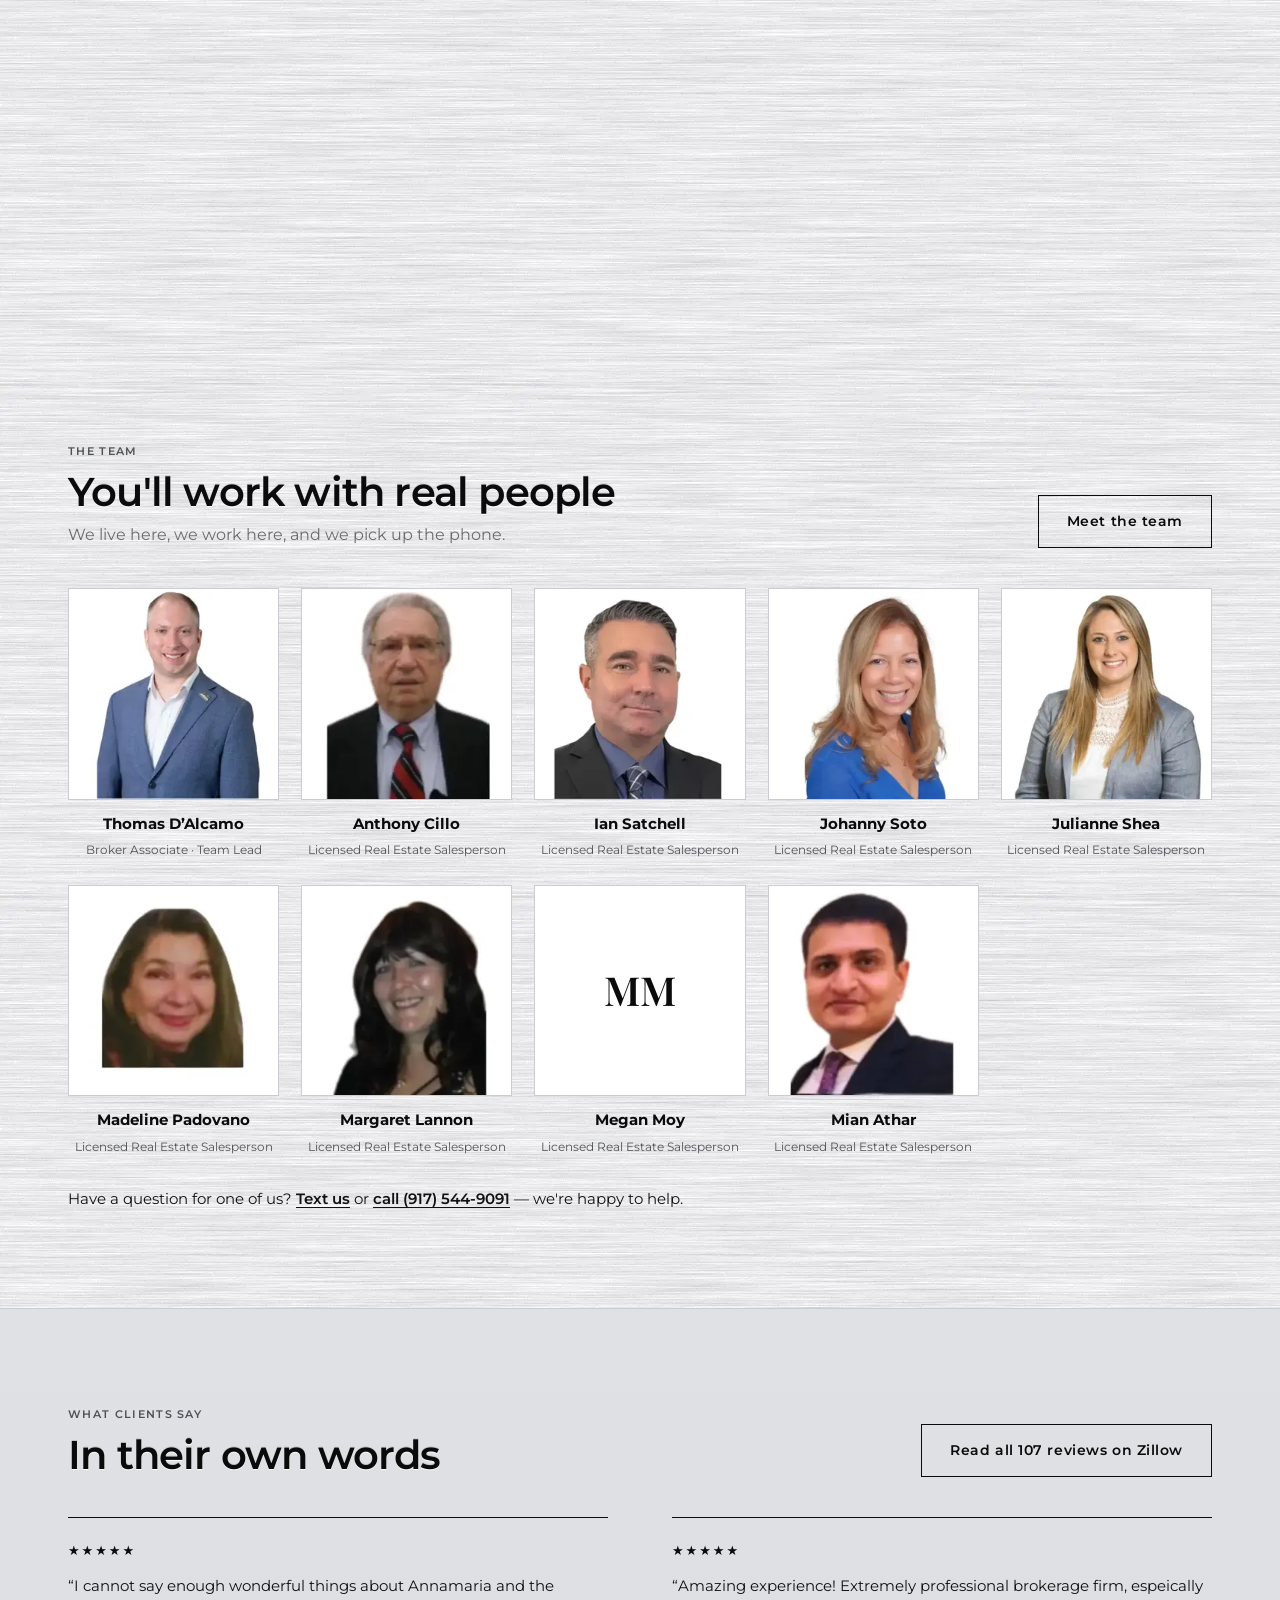
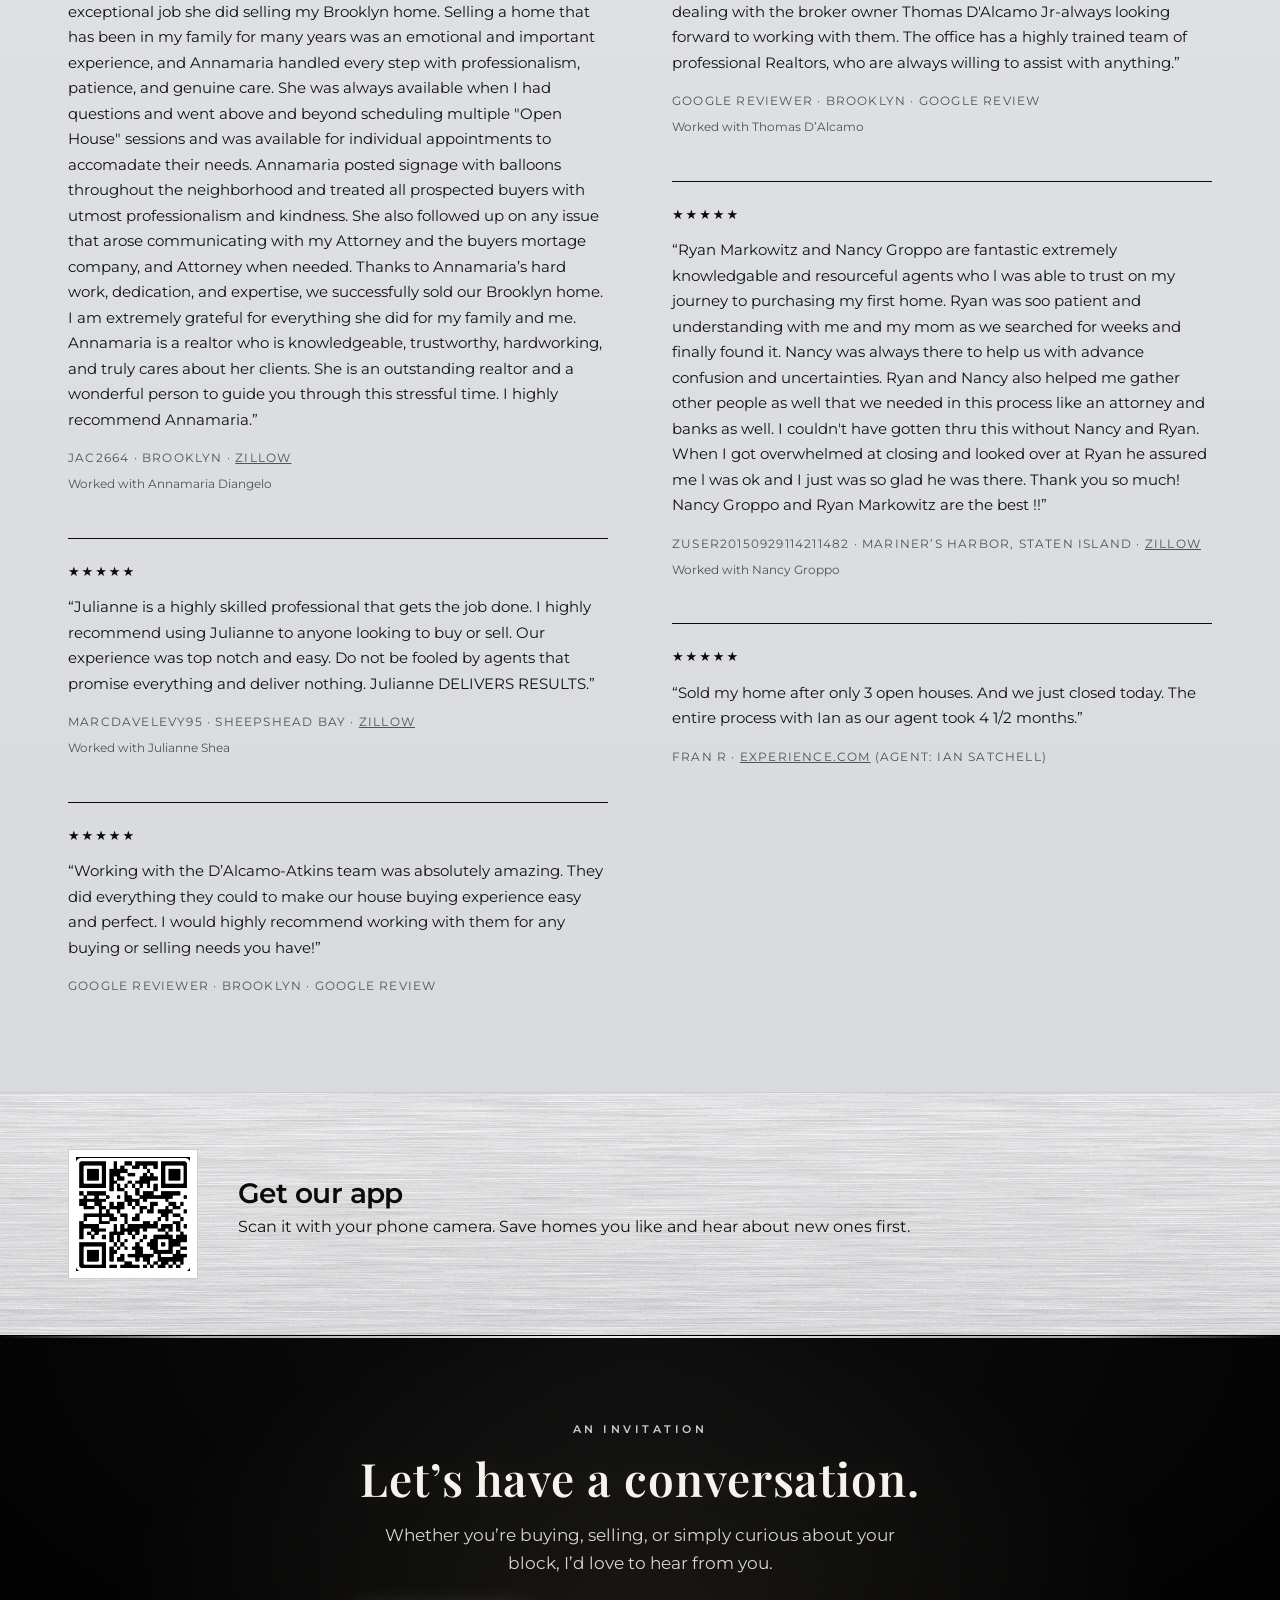
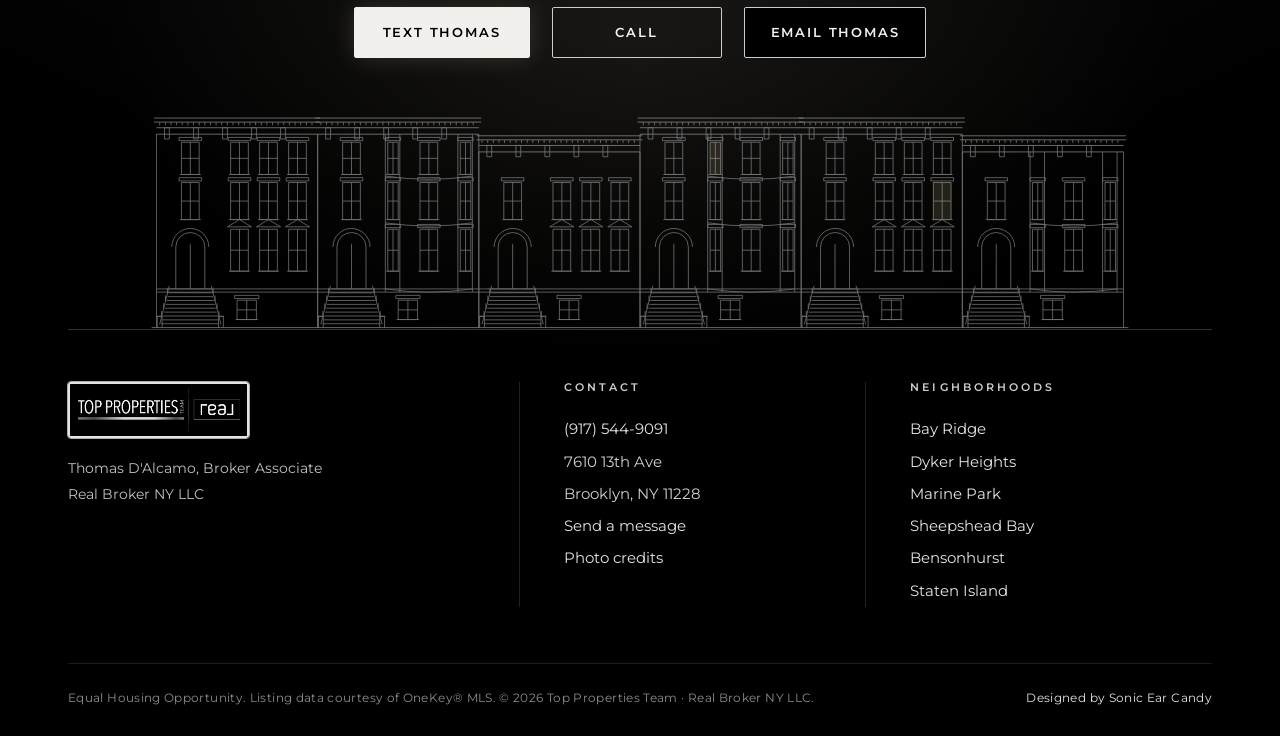
==== commit 0e632a06: "HD heroes, lighter overlay, speed trim, shared Email Thomas modal - Heroes re-encoded from full-res " ====
--- a/index.html
+++ b/index.html
@@ -3,15 +3,15 @@
 <meta name="description" content="Top Properties Team at Real Broker NY: Brooklyn real estate in Bay Ridge, Dyker Heights, Marine Park, Sheepshead Bay, Bensonhurst and Staten Island. Call or text (917) 544-9091.">
 <link rel="icon" href="img/favicon.png"><link rel="preconnect" href="https://fonts.googleapis.com"><link rel="preconnect" href="https://fonts.gstatic.com" crossorigin>
 <link href="https://fonts.googleapis.com/css2?family=Montserrat:wght@400;600&family=Playfair+Display:wght@600&display=swap" rel="stylesheet" media="print" onload="this.media='all'">
-<link rel="preload" as="image" href="img/hero-brooklyn-brownstone.webp?v=hq1" fetchpriority="high">
-<link rel="stylesheet" href="style.css?v=ring2"></head><body>
+<link rel="preload" as="image" href="img/hero-brooklyn-brownstone.webp?v=hq4" media="(min-width:701px)" fetchpriority="high"><link rel="preload" as="image" href="img/hero-brooklyn-brownstone-m.webp?v=hq4" media="(max-width:700px)" fetchpriority="high">
+<link rel="stylesheet" href="style.css?v=em5"></head><body>
 <header><div class="wrap nav"><a href="index.html"><img loading="lazy" src="img/logo-hd.webp" width="679" height="200" alt="Top Properties Team · Real"></a>
 <button class="burger" aria-label="Menu" onclick="document.querySelector('.menu').classList.toggle('open')">&#9776;</button><ul class="menu"><li><a href="index.html" class="on">HOME</a></li><li><a href="https://toppropertiesnyc.com/listing" target="_blank" rel="noopener">SEARCH</a></li><li><a href="sell.html">SELL</a></li><li><a href="team.html">AGENTS</a></li><li><a href="about.html">ABOUT</a></li><li><a href="contact.html">CONTACT</a></li></ul></div></header>
-<div class="hero"><div class="kb" style="background-image:url(img/hero-brooklyn-brownstone.webp?v=hq1)"></div><div class="wrap"><div class="eyebrow" style="color:#FFFFFF">Top Properties Team · Real Broker NY</div>
+<div class="hero"><div class="kb" style="--bgm:url(img/hero-brooklyn-brownstone-m.webp?v=hq4);background-image:url(img/hero-brooklyn-brownstone.webp?v=hq4)"></div><div class="wrap"><div class="eyebrow" style="color:#FFFFFF">Top Properties Team · Real Broker NY</div>
 <h1>Brooklyn Homes, Handled by Brooklyn People</h1><p>Buying your first place, selling the family home, or just curious what yours is worth? Talk to a neighbor who does this every day.</p><form class="search srch" action="https://toppropertiesnyc.com/listing" target="_blank"><input placeholder="Neighborhood, address or ZIP — e.g. Bay Ridge, 11209"><button class="btn brass" type="submit">Search homes</button></form></div></div>
 <div class="trust"><div class="wrap"><div><b data-n="37">37</b><span>Sales in the last 12 months</span></div><div><b data-n="1174">1,174</b><span>Total sales</span></div><div><b data-n="5.0" data-d="1">5.0</b><span>★ from 107 Zillow reviews</span></div><div><b data-n="18">18</b><span>Years of experience</span></div></div><div class="note"><a href="https://www.zillow.com/profile/toppropteam" target="_blank" rel="noopener">Team stats via Zillow</a></div></div>
 <section class="meet"><div class="wrap"><div class="meet-in"><img src="img/thomas-portrait.webp" alt="Thomas D’Alcamo" width="600" height="600" loading="lazy"><div><div class="eyebrow">Meet Thomas</div><h2>Thomas D’Alcamo Jr.</h2><p class="mt">Broker Associate · Team Lead, Top Properties Team at Real Broker NY</p><p>“I’m a lifelong Brooklyn resident. Buying or selling a home is one of the most personal decisions you’ll make, and my job is to walk with you through it.”</p><a class="btn" href="tel:+19175449091">Call (917) 544-9091</a> <a class="btn ghost" href="sms:+19175449091">Text Thomas</a></div></div></div></section>
-<section><div class="wrap"><div class="head"><div><div class="eyebrow">Neighborhoods</div><h2>Which part of Brooklyn feels like home?</h2><p style="margin:8px 0 0;color:#6B6B6B">Pick a neighborhood. We'll tell you how it really lives — streets, trains, schools, and what homes go for.</p></div><a class="btn ghost" href="https://toppropertiesnyc.com/listing" target="_blank" rel="noopener">Search all homes</a></div><div class="tiles"><a class="tile" href="bay-ridge.html"><img loading="lazy" src="img/bay-ridge-sm.webp?v=hq1" alt="Bay Ridge" width="900" height="600"><div><h3>Bay Ridge</h3><small>Waterfront walks, the Verrazzano, and Third Avenue’s restaurants.</small></div></a><a class="tile" href="dyker-heights.html"><img loading="lazy" src="img/dyker-heights-sm.webp?v=hq1" alt="Dyker Heights" width="900" height="600"><div><h3>Dyker Heights</h3><small>Grand detached homes, quiet tree-lined streets, and Dyker Beach Park.</small></div></a><a class="tile" href="marine-park.html"><img loading="lazy" src="img/marine-park-sm.webp?v=hq1" alt="Marine Park" width="900" height="600"><div><h3>Marine Park</h3><small>Brick homes next to Brooklyn’s biggest park.</small></div></a><a class="tile" href="sheepshead-bay.html"><img loading="lazy" src="img/sheepshead-bay-sm.webp?v=hq1" alt="Sheepshead Bay" width="900" height="600"><div><h3>Sheepshead Bay</h3><small>Boats on the bay, Emmons Avenue, and the B/Q train.</small></div></a><a class="tile" href="bensonhurst.html"><img loading="lazy" src="img/bensonhurst-sm.webp?v=hq1" alt="Bensonhurst" width="900" height="600"><div><h3>Bensonhurst</h3><small>Family homes, 86th Street and 18th Avenue shops, and the D/N trains.</small></div></a><a class="tile" href="staten-island.html"><img loading="lazy" src="img/staten-island-sm.webp?v=hq1" alt="Staten Island" width="900" height="600"><div><h3>Staten Island</h3><small>Just over the bridge — more space, more yard.</small></div></a></div><p class="ask">Not sure? <a href="sms:+19175449091">Text us</a> or <a href="tel:+19175449091">call (917) 544-9091</a> — we're happy to help.</p></div></section>
+<section><div class="wrap"><div class="head"><div><div class="eyebrow">Neighborhoods</div><h2>Which part of Brooklyn feels like home?</h2><p style="margin:8px 0 0;color:#6B6B6B">Pick a neighborhood. We'll tell you how it really lives — streets, trains, schools, and what homes go for.</p></div><a class="btn ghost" href="https://toppropertiesnyc.com/listing" target="_blank" rel="noopener">Search all homes</a></div><div class="tiles"><a class="tile" href="bay-ridge.html"><img loading="lazy" src="img/bay-ridge-sm.webp?v=hq2" srcset="img/bay-ridge-m.webp?v=hq4 1200w, img/bay-ridge-sm.webp?v=hq2 1400w" sizes="(max-width:700px) 92vw, 420px" alt="Bay Ridge" width="900" height="600"><div><h3>Bay Ridge</h3><small>Waterfront walks, the Verrazzano, and Third Avenue’s restaurants.</small></div></a><a class="tile" href="dyker-heights.html"><img loading="lazy" src="img/dyker-heights-sm.webp?v=hq2" srcset="img/dyker-heights-m.webp?v=hq4 1200w, img/dyker-heights-sm.webp?v=hq2 1400w" sizes="(max-width:700px) 92vw, 420px" alt="Dyker Heights" width="900" height="600"><div><h3>Dyker Heights</h3><small>Grand detached homes, quiet tree-lined streets, and Dyker Beach Park.</small></div></a><a class="tile" href="marine-park.html"><img loading="lazy" src="img/marine-park-sm.webp?v=hq2" srcset="img/marine-park-m.webp?v=hq4 1200w, img/marine-park-sm.webp?v=hq2 1400w" sizes="(max-width:700px) 92vw, 420px" alt="Marine Park" width="900" height="600"><div><h3>Marine Park</h3><small>Brick homes next to Brooklyn’s biggest park.</small></div></a><a class="tile" href="sheepshead-bay.html"><img loading="lazy" src="img/sheepshead-bay-sm.webp?v=hq2" srcset="img/sheepshead-bay-m.webp?v=hq4 1200w, img/sheepshead-bay-sm.webp?v=hq2 1400w" sizes="(max-width:700px) 92vw, 420px" alt="Sheepshead Bay" width="900" height="600"><div><h3>Sheepshead Bay</h3><small>Boats on the bay, Emmons Avenue, and the B/Q train.</small></div></a><a class="tile" href="bensonhurst.html"><img loading="lazy" src="img/bensonhurst-sm.webp?v=hq2" srcset="img/bensonhurst-m.webp?v=hq4 1200w, img/bensonhurst-sm.webp?v=hq2 1400w" sizes="(max-width:700px) 92vw, 420px" alt="Bensonhurst" width="900" height="600"><div><h3>Bensonhurst</h3><small>Family homes, 86th Street and 18th Avenue shops, and the D/N trains.</small></div></a><a class="tile" href="staten-island.html"><img loading="lazy" src="img/staten-island-sm.webp?v=hq2" srcset="img/staten-island-m.webp?v=hq4 1200w, img/staten-island-sm.webp?v=hq2 1400w" sizes="(max-width:700px) 92vw, 420px" alt="Staten Island" width="900" height="600"><div><h3>Staten Island</h3><small>Just over the bridge — more space, more yard.</small></div></a></div><p class="ask">Not sure? <a href="sms:+19175449091">Text us</a> or <a href="tel:+19175449091">call (917) 544-9091</a> — we're happy to help.</p></div></section>
 <section class="feat"><div class="wrap car"><div class="head"><div><div class="eyebrow">Featured listings</div><h2>See something you like?</h2><p style="margin:8px 0 0;color:#6B6B6B">These are on the market right now. Want a tour this week? Just ask.</p></div><div class="arrows"><button data-d="-1" aria-label="Previous">&larr;</button><button data-d="1" aria-label="Next">&rarr;</button></div></div>
 <div class="track"><a class="card lcard" href="https://www.brooklynmls.com/listing/504184" target="_blank" rel="noopener"><img loading="lazy" src="img/lst-2066-e38.webp" alt="2066 East 38th Street, Marine Park" width="900" height="600"><div class="b"><div class="eyebrow">For sale · Marine Park</div><div class="price">$989,000</div><div>2066 East 38th Street, Brooklyn, NY 11234</div><div class="meta">3 beds &nbsp;·&nbsp; 1 bath + 1 half bath &nbsp;·&nbsp; Single family</div><div class="src">Listed by Thomas D’Alcamo Jr., Real Broker NY LLC · BrooklynMLS #504184</div></div></a><a class="card lcard" href="https://www.brooklynmls.com/listing/504533" target="_blank" rel="noopener"><img loading="lazy" src="img/lst-1616-w3.webp" alt="1616 West 3rd Street, Bensonhurst" width="900" height="600"><div class="b"><div class="eyebrow">For sale · Bensonhurst</div><div class="price">$928,000</div><div>1616 West 3rd Street, Brooklyn, NY 11223</div><div class="meta">3 beds &nbsp;·&nbsp; 1 bath + 1 half bath &nbsp;·&nbsp; Single family</div><div class="src">Listed by Thomas D’Alcamo Jr., Real Broker NY LLC · BrooklynMLS #504533</div></div></a><a class="card lcard" href="https://www.brooklynmls.com/listing/501944" target="_blank" rel="noopener"><img loading="lazy" src="img/lst-9040-fhp.webp" alt="9040 Fort Hamilton Parkway, Bay Ridge" width="900" height="600"><div class="b"><div class="eyebrow">For sale · Bay Ridge</div><div class="price">$350,000</div><div>9040 Fort Hamilton Parkway, Unit 1D, Brooklyn, NY 11209</div><div class="meta">1 bed &nbsp;·&nbsp; 1 bath &nbsp;·&nbsp; Co-op</div><div class="src">Listed by Thomas D’Alcamo Jr., Real Broker NY LLC · BrooklynMLS #501944</div></div></a><div class="card ph"><div><h3>Want first dibs?</h3><p>Get new Brooklyn listings sent to your phone the day they hit the market.</p><a class="btn" href="sms:+19175449091">Text Thomas</a></div></div><div class="card ph"><div><h3>Browse every home</h3><p>Search all active listings across Brooklyn and Staten Island.</p><a class="btn" href="https://toppropertiesnyc.com/listing" target="_blank" rel="noopener">Search homes</a></div></div></div><p class="ask">Want to see one in person? <a href="sms:+19175449091">Text us</a> or <a href="tel:+19175449091">call (917) 544-9091</a> — we're happy to help.</p></div></section>
 <section class="band"><div class="wrap split"><div><div class="eyebrow">Selling</div><h2>What's your home worth right now?</h2><p>Not a website guess. We look at what actually sold near you, then sit down with you and explain it. No pressure, no obligation.</p><a class="btn light" href="sell.html">How we sell</a></div>
@@ -25,11 +25,11 @@
 <section class="app" style="padding:56px 0"><div class="wrap"><img loading="lazy" src="img/qr.png" alt="QR code to download the Top Properties Team app">
 <div><h3>Get our app</h3><p style="margin:0 0 10px">Scan it with your phone camera. Save homes you like and hear about new ones first.</p>
 </div></div></section>
-<footer><div class="wrap"><div class="fcta"><p class="fey">An invitation</p><h2>Let&rsquo;s have a conversation.</h2><p class="fsub">Whether you&rsquo;re buying, selling, or simply curious about your block, I&rsquo;d love to hear from you.</p><div class="fbtns"><a class="btn light fpri" href="sms:+19175449091">Text Thomas</a> <a class="btn light" href="tel:+19175449091">Call</a></div><p class="fmail"><a href="mailto:thomasdalcamo@gmail.com">thomasdalcamo@gmail.com</a></p></div><div class="farchw"><svg class="farch" viewBox="-8 30 1216 272" preserveAspectRatio="xMidYMax meet" aria-hidden="true" focusable="false"><g fill="none" stroke="#C9CCD1" stroke-width="1" vector-effect="non-scaling-stroke"><path d="M0 300V60M200 300V60"/><path d="M-3 40h206M-3 45h206M0 52h200M0 60h200" stroke="#E5E4E2"/><path d="M4 45v4M11 45v4M18 45v4M25 45v4M32 45v4M39 45v4M46 45v4M53 45v4M60 45v4M67 45v4M74 45v4M81 45v4M88 45v4M95 45v4M102 45v4M109 45v4M116 45v4M123 45v4M130 45v4M137 45v4M144 45v4M151 45v4M158 45v4M165 45v4M172 45v4M179 45v4M186 45v4M193 45v4"/><path d="M10 52h6v14h-6zM46 52h6v14h-6zM82 52h6v14h-6zM118 52h6v14h-6zM154 52h6v14h-6z"/><path d="M0 252h200M0 256h200"/><path d="M24 252V200a18 18 0 0 1 36 0V252M42 252V196"/><path d="M19 200a23 23 0 0 1 46 0"/><path d="M16.0 252.0h52.0"/><path d="M14.9 256.8h54.2"/><path d="M13.8 261.6h56.4"/><path d="M12.7 266.4h58.6"/><path d="M11.6 271.2h60.8"/><path d="M10.5 276.0h63.0"/><path d="M9.399999999999999 280.8h65.2"/><path d="M8.299999999999999 285.6h67.4"/><path d="M7.199999999999999 290.4h69.6"/><path d="M6.1 295.2h71.8"/><path d="M16 248L4 296M68 248L80 296"/><path d="M13.6 257.6v-7M11.2 267.2v-7M8.8 276.8v-7M6.4 286.4v-7M70.4 257.6v-7M72.8 267.2v-7M75.2 276.8v-7M77.6 286.4v-7"/><path d="M1 300v-14h6v14M77 300v-14h6v14M0 286h8M76 286h8"/><path d="M100 266h24v24h-24zM112.0 266v24M100 278.0h24"/><path d="M97 264h30v-4h-30z"/><path d="M98 290h28"/><path d="M92 178h22v52h-22zM103.0 178v52M92 204.0h22"/><path d="M88 175h30l-15.0 -9z"/><path d="M90 230h26"/><path d="M128 178h22v52h-22zM139.0 178v52M128 204.0h22"/><path d="M124 175h30l-15.0 -9z"/><path d="M126 230h26"/><path d="M164 178h22v52h-22zM175.0 178v52M164 204.0h22"/><path d="M160 175h30l-15.0 -9z"/><path d="M162 230h26"/><path d="M92 120h22v46h-22zM103.0 120v46M92 143.0h22"/><path d="M89 118h28v-4h-28z"/><path d="M90 166h26"/><path d="M128 120h22v46h-22zM139.0 120v46M128 143.0h22"/><path d="M125 118h28v-4h-28z"/><path d="M126 166h26"/><path d="M164 120h22v46h-22zM175.0 120v46M164 143.0h22"/><path d="M161 118h28v-4h-28z"/><path d="M162 166h26"/><path d="M31 120h22v46h-22zM42.0 120v46M31 143.0h22"/><path d="M28 118h28v-4h-28z"/><path d="M29 166h26"/><path d="M92 70h22v40h-22zM103.0 70v40M92 90.0h22"/><path d="M89 68h28v-4h-28z"/><path d="M90 110h26"/><path d="M128 70h22v40h-22zM139.0 70v40M128 90.0h22"/><path d="M125 68h28v-4h-28z"/><path d="M126 110h26"/><path d="M164 70h22v40h-22zM175.0 70v40M164 90.0h22"/><path d="M161 68h28v-4h-28z"/><path d="M162 110h26"/><path d="M31 70h22v40h-22zM42.0 70v40M31 90.0h22"/><path d="M28 68h28v-4h-28z"/><path d="M29 110h26"/><path d="M200 300V60M400 300V60"/><path d="M197 40h206M197 45h206M200 52h200M200 60h200" stroke="#E5E4E2"/><path d="M204 45v4M211 45v4M218 45v4M225 45v4M232 45v4M239 45v4M246 45v4M253 45v4M260 45v4M267 45v4M274 45v4M281 45v4M288 45v4M295 45v4M302 45v4M309 45v4M316 45v4M323 45v4M330 45v4M337 45v4M344 45v4M351 45v4M358 45v4M365 45v4M372 45v4M379 45v4M386 45v4M393 45v4"/><path d="M210 52h6v14h-6zM246 52h6v14h-6zM282 52h6v14h-6zM318 52h6v14h-6zM354 52h6v14h-6z"/><path d="M200 252h200M200 256h200"/><path d="M224 252V200a18 18 0 0 1 36 0V252M242 252V196"/><path d="M219 200a23 23 0 0 1 46 0"/><path d="M216.0 252.0h52.0"/><path d="M214.9 256.8h54.2"/><path d="M213.8 261.6h56.4"/><path d="M212.7 266.4h58.6"/><path d="M211.6 271.2h60.8"/><path d="M210.5 276.0h63.0"/><path d="M209.4 280.8h65.2"/><path d="M208.3 285.6h67.4"/><path d="M207.2 290.4h69.6"/><path d="M206.1 295.2h71.8"/><path d="M216 248L204 296M268 248L280 296"/><path d="M213.6 257.6v-7M211.2 267.2v-7M208.8 276.8v-7M206.4 286.4v-7M270.4 257.6v-7M272.8 267.2v-7M275.2 276.8v-7M277.6 286.4v-7"/><path d="M201 300v-14h6v14M277 300v-14h6v14M200 286h8M276 286h8"/><path d="M300 266h24v24h-24zM312.0 266v24M300 278.0h24"/><path d="M297 264h30v-4h-30z"/><path d="M298 290h28"/><path d="M284 256V60M392 256V60M302 256V60M374 256V60"/><path d="M284 252Q338 260 392 252"/><path d="M284 170Q338 178 392 170"/><path d="M284 112Q338 120 392 112"/><path d="M287 178h13v52h-13zM293.5 178v52M287 204.0h13"/><path d="M284 176h19v-4h-19z"/><path d="M285 230h17"/><path d="M327 178h22v52h-22zM338.0 178v52M327 204.0h22"/><path d="M324 176h28v-4h-28z"/><path d="M325 230h26"/><path d="M377 178h13v52h-13zM383.5 178v52M377 204.0h13"/><path d="M374 176h19v-4h-19z"/><path d="M375 230h17"/><path d="M287 120h13v46h-13zM293.5 120v46M287 143.0h13"/><path d="M284 118h19v-4h-19z"/><path d="M285 166h17"/><path d="M327 120h22v46h-22zM338.0 120v46M327 143.0h22"/><path d="M324 118h28v-4h-28z"/><path d="M325 166h26"/><path d="M377 120h13v46h-13zM383.5 120v46M377 143.0h13"/><path d="M374 118h19v-4h-19z"/><path d="M375 166h17"/><path d="M231 120h22v46h-22zM242.0 120v46M231 143.0h22"/><path d="M228 118h28v-4h-28z"/><path d="M229 166h26"/><path d="M287 70h13v40h-13zM293.5 70v40M287 90.0h13"/><path d="M284 68h19v-4h-19z"/><path d="M285 110h17"/><path d="M327 70h22v40h-22zM338.0 70v40M327 90.0h22"/><path d="M324 68h28v-4h-28z"/><path d="M325 110h26"/><path d="M377 70h13v40h-13zM383.5 70v40M377 90.0h13"/><path d="M374 68h19v-4h-19z"/><path d="M375 110h17"/><path d="M231 70h22v40h-22zM242.0 70v40M231 90.0h22"/><path d="M228 68h28v-4h-28z"/><path d="M229 110h26"/><path d="M400 300V82M600 300V82"/><path d="M397 62h206M397 67h206M400 74h200M400 82h200" stroke="#E5E4E2"/><path d="M404 67v4M411 67v4M418 67v4M425 67v4M432 67v4M439 67v4M446 67v4M453 67v4M460 67v4M467 67v4M474 67v4M481 67v4M488 67v4M495 67v4M502 67v4M509 67v4M516 67v4M523 67v4M530 67v4M537 67v4M544 67v4M551 67v4M558 67v4M565 67v4M572 67v4M579 67v4M586 67v4M593 67v4"/><path d="M410 74h6v14h-6zM446 74h6v14h-6zM482 74h6v14h-6zM518 74h6v14h-6zM554 74h6v14h-6z"/><path d="M400 252h200M400 256h200"/><path d="M424 252V200a18 18 0 0 1 36 0V252M442 252V196"/><path d="M419 200a23 23 0 0 1 46 0"/><path d="M416.0 252.0h52.0"/><path d="M414.9 256.8h54.2"/><path d="M413.8 261.6h56.4"/><path d="M412.7 266.4h58.6"/><path d="M411.6 271.2h60.8"/><path d="M410.5 276.0h63.0"/><path d="M409.4 280.8h65.2"/><path d="M408.3 285.6h67.4"/><path d="M407.2 290.4h69.6"/><path d="M406.1 295.2h71.8"/><path d="M416 248L404 296M468 248L480 296"/><path d="M413.6 257.6v-7M411.2 267.2v-7M408.8 276.8v-7M406.4 286.4v-7M470.4 257.6v-7M472.8 267.2v-7M475.2 276.8v-7M477.6 286.4v-7"/><path d="M401 300v-14h6v14M477 300v-14h6v14M400 286h8M476 286h8"/><path d="M500 266h24v24h-24zM512.0 266v24M500 278.0h24"/><path d="M497 264h30v-4h-30z"/><path d="M498 290h28"/><path d="M492 178h22v52h-22zM503.0 178v52M492 204.0h22"/><path d="M488 175h30l-15.0 -9z"/><path d="M490 230h26"/><path d="M528 178h22v52h-22zM539.0 178v52M528 204.0h22"/><path d="M524 175h30l-15.0 -9z"/><path d="M526 230h26"/><path d="M564 178h22v52h-22zM575.0 178v52M564 204.0h22"/><path d="M560 175h30l-15.0 -9z"/><path d="M562 230h26"/><path d="M492 120h22v46h-22zM503.0 120v46M492 143.0h22"/><path d="M489 118h28v-4h-28z"/><path d="M490 166h26"/><path d="M528 120h22v46h-22zM539.0 120v46M528 143.0h22"/><path d="M525 118h28v-4h-28z"/><path d="M526 166h26"/><path d="M564 120h22v46h-22zM575.0 120v46M564 143.0h22"/><path d="M561 118h28v-4h-28z"/><path d="M562 166h26"/><path d="M431 120h22v46h-22zM442.0 120v46M431 143.0h22"/><path d="M428 118h28v-4h-28z"/><path d="M429 166h26"/><path d="M600 300V60M800 300V60"/><path d="M597 40h206M597 45h206M600 52h200M600 60h200" stroke="#E5E4E2"/><path d="M604 45v4M611 45v4M618 45v4M625 45v4M632 45v4M639 45v4M646 45v4M653 45v4M660 45v4M667 45v4M674 45v4M681 45v4M688 45v4M695 45v4M702 45v4M709 45v4M716 45v4M723 45v4M730 45v4M737 45v4M744 45v4M751 45v4M758 45v4M765 45v4M772 45v4M779 45v4M786 45v4M793 45v4"/><path d="M610 52h6v14h-6zM646 52h6v14h-6zM682 52h6v14h-6zM718 52h6v14h-6zM754 52h6v14h-6z"/><path d="M600 252h200M600 256h200"/><path d="M624 252V200a18 18 0 0 1 36 0V252M642 252V196"/><path d="M619 200a23 23 0 0 1 46 0"/><path d="M616.0 252.0h52.0"/><path d="M614.9 256.8h54.2"/><path d="M613.8 261.6h56.4"/><path d="M612.7 266.4h58.6"/><path d="M611.6 271.2h60.8"/><path d="M610.5 276.0h63.0"/><path d="M609.4 280.8h65.2"/><path d="M608.3 285.6h67.4"/><path d="M607.2 290.4h69.6"/><path d="M606.1 295.2h71.8"/><path d="M616 248L604 296M668 248L680 296"/><path d="M613.6 257.6v-7M611.2 267.2v-7M608.8 276.8v-7M606.4 286.4v-7M670.4 257.6v-7M672.8 267.2v-7M675.2 276.8v-7M677.6 286.4v-7"/><path d="M601 300v-14h6v14M677 300v-14h6v14M600 286h8M676 286h8"/><path d="M700 266h24v24h-24zM712.0 266v24M700 278.0h24"/><path d="M697 264h30v-4h-30z"/><path d="M698 290h28"/><path d="M684 256V60M792 256V60M702 256V60M774 256V60"/><path d="M684 252Q738 260 792 252"/><path d="M684 170Q738 178 792 170"/><path d="M684 112Q738 120 792 112"/><path d="M687 178h13v52h-13zM693.5 178v52M687 204.0h13"/><path d="M684 176h19v-4h-19z"/><path d="M685 230h17"/><path d="M727 178h22v52h-22zM738.0 178v52M727 204.0h22"/><path d="M724 176h28v-4h-28z"/><path d="M725 230h26"/><path d="M777 178h13v52h-13zM783.5 178v52M777 204.0h13"/><path d="M774 176h19v-4h-19z"/><path d="M775 230h17"/><path d="M687 120h13v46h-13zM693.5 120v46M687 143.0h13"/><path d="M684 118h19v-4h-19z"/><path d="M685 166h17"/><path d="M727 120h22v46h-22zM738.0 120v46M727 143.0h22"/><path d="M724 118h28v-4h-28z"/><path d="M725 166h26"/><path d="M777 120h13v46h-13zM783.5 120v46M777 143.0h13"/><path d="M774 118h19v-4h-19z"/><path d="M775 166h17"/><path d="M631 120h22v46h-22zM642.0 120v46M631 143.0h22"/><path d="M628 118h28v-4h-28z"/><path d="M629 166h26"/><path d="M687 70h13v40h-13zM693.5 70v40M687 90.0h13" fill="#F6E7C8" fill-opacity=".24" stroke="#F3E3C3"/><path d="M684 68h19v-4h-19z"/><path d="M685 110h17"/><path d="M727 70h22v40h-22zM738.0 70v40M727 90.0h22"/><path d="M724 68h28v-4h-28z"/><path d="M725 110h26"/><path d="M777 70h13v40h-13zM783.5 70v40M777 90.0h13"/><path d="M774 68h19v-4h-19z"/><path d="M775 110h17"/><path d="M631 70h22v40h-22zM642.0 70v40M631 90.0h22"/><path d="M628 68h28v-4h-28z"/><path d="M629 110h26"/><path d="M800 300V60M1000 300V60"/><path d="M797 40h206M797 45h206M800 52h200M800 60h200" stroke="#E5E4E2"/><path d="M804 45v4M811 45v4M818 45v4M825 45v4M832 45v4M839 45v4M846 45v4M853 45v4M860 45v4M867 45v4M874 45v4M881 45v4M888 45v4M895 45v4M902 45v4M909 45v4M916 45v4M923 45v4M930 45v4M937 45v4M944 45v4M951 45v4M958 45v4M965 45v4M972 45v4M979 45v4M986 45v4M993 45v4"/><path d="M810 52h6v14h-6zM846 52h6v14h-6zM882 52h6v14h-6zM918 52h6v14h-6zM954 52h6v14h-6z"/><path d="M800 252h200M800 256h200"/><path d="M824 252V200a18 18 0 0 1 36 0V252M842 252V196"/><path d="M819 200a23 23 0 0 1 46 0"/><path d="M816.0 252.0h52.0"/><path d="M814.9 256.8h54.2"/><path d="M813.8 261.6h56.4"/><path d="M812.7 266.4h58.6"/><path d="M811.6 271.2h60.8"/><path d="M810.5 276.0h63.0"/><path d="M809.4 280.8h65.2"/><path d="M808.3 285.6h67.4"/><path d="M807.2 290.4h69.6"/><path d="M806.1 295.2h71.8"/><path d="M816 248L804 296M868 248L880 296"/><path d="M813.6 257.6v-7M811.2 267.2v-7M808.8 276.8v-7M806.4 286.4v-7M870.4 257.6v-7M872.8 267.2v-7M875.2 276.8v-7M877.6 286.4v-7"/><path d="M801 300v-14h6v14M877 300v-14h6v14M800 286h8M876 286h8"/><path d="M900 266h24v24h-24zM912.0 266v24M900 278.0h24"/><path d="M897 264h30v-4h-30z"/><path d="M898 290h28"/><path d="M892 178h22v52h-22zM903.0 178v52M892 204.0h22"/><path d="M888 175h30l-15.0 -9z"/><path d="M890 230h26"/><path d="M928 178h22v52h-22zM939.0 178v52M928 204.0h22"/><path d="M924 175h30l-15.0 -9z"/><path d="M926 230h26"/><path d="M964 178h22v52h-22zM975.0 178v52M964 204.0h22"/><path d="M960 175h30l-15.0 -9z"/><path d="M962 230h26"/><path d="M892 120h22v46h-22zM903.0 120v46M892 143.0h22"/><path d="M889 118h28v-4h-28z"/><path d="M890 166h26"/><path d="M928 120h22v46h-22zM939.0 120v46M928 143.0h22"/><path d="M925 118h28v-4h-28z"/><path d="M926 166h26"/><path d="M964 120h22v46h-22zM975.0 120v46M964 143.0h22" fill="#F6E7C8" fill-opacity=".24" stroke="#F3E3C3"/><path d="M961 118h28v-4h-28z"/><path d="M962 166h26"/><path d="M831 120h22v46h-22zM842.0 120v46M831 143.0h22"/><path d="M828 118h28v-4h-28z"/><path d="M829 166h26"/><path d="M892 70h22v40h-22zM903.0 70v40M892 90.0h22"/><path d="M889 68h28v-4h-28z"/><path d="M890 110h26"/><path d="M928 70h22v40h-22zM939.0 70v40M928 90.0h22"/><path d="M925 68h28v-4h-28z"/><path d="M926 110h26"/><path d="M964 70h22v40h-22zM975.0 70v40M964 90.0h22"/><path d="M961 68h28v-4h-28z"/><path d="M962 110h26"/><path d="M831 70h22v40h-22zM842.0 70v40M831 90.0h22"/><path d="M828 68h28v-4h-28z"/><path d="M829 110h26"/><path d="M1000 300V82M1200 300V82"/><path d="M997 62h206M997 67h206M1000 74h200M1000 82h200" stroke="#E5E4E2"/><path d="M1004 67v4M1011 67v4M1018 67v4M1025 67v4M1032 67v4M1039 67v4M1046 67v4M1053 67v4M1060 67v4M1067 67v4M1074 67v4M1081 67v4M1088 67v4M1095 67v4M1102 67v4M1109 67v4M1116 67v4M1123 67v4M1130 67v4M1137 67v4M1144 67v4M1151 67v4M1158 67v4M1165 67v4M1172 67v4M1179 67v4M1186 67v4M1193 67v4"/><path d="M1010 74h6v14h-6zM1046 74h6v14h-6zM1082 74h6v14h-6zM1118 74h6v14h-6zM1154 74h6v14h-6z"/><path d="M1000 252h200M1000 256h200"/><path d="M1024 252V200a18 18 0 0 1 36 0V252M1042 252V196"/><path d="M1019 200a23 23 0 0 1 46 0"/><path d="M1016.0 252.0h52.0"/><path d="M1014.9 256.8h54.2"/><path d="M1013.8 261.6h56.4"/><path d="M1012.7 266.4h58.6"/><path d="M1011.6 271.2h60.8"/><path d="M1010.5 276.0h63.0"/><path d="M1009.4 280.8h65.2"/><path d="M1008.3 285.6h67.4"/><path d="M1007.2 290.4h69.6"/><path d="M1006.1 295.2h71.8"/><path d="M1016 248L1004 296M1068 248L1080 296"/><path d="M1013.6 257.6v-7M1011.2 267.2v-7M1008.8 276.8v-7M1006.4 286.4v-7M1070.4 257.6v-7M1072.8 267.2v-7M1075.2 276.8v-7M1077.6 286.4v-7"/><path d="M1001 300v-14h6v14M1077 300v-14h6v14M1000 286h8M1076 286h8"/><path d="M1100 266h24v24h-24zM1112.0 266v24M1100 278.0h24"/><path d="M1097 264h30v-4h-30z"/><path d="M1098 290h28"/><path d="M1084 256V82M1192 256V82M1102 256V82M1174 256V82"/><path d="M1084 252Q1138 260 1192 252"/><path d="M1084 170Q1138 178 1192 170"/><path d="M1087 178h13v52h-13zM1093.5 178v52M1087 204.0h13"/><path d="M1084 176h19v-4h-19z"/><path d="M1085 230h17"/><path d="M1127 178h22v52h-22zM1138.0 178v52M1127 204.0h22"/><path d="M1124 176h28v-4h-28z"/><path d="M1125 230h26"/><path d="M1177 178h13v52h-13zM1183.5 178v52M1177 204.0h13"/><path d="M1174 176h19v-4h-19z"/><path d="M1175 230h17"/><path d="M1087 120h13v46h-13zM1093.5 120v46M1087 143.0h13"/><path d="M1084 118h19v-4h-19z"/><path d="M1085 166h17"/><path d="M1127 120h22v46h-22zM1138.0 120v46M1127 143.0h22"/><path d="M1124 118h28v-4h-28z"/><path d="M1125 166h26"/><path d="M1177 120h13v46h-13zM1183.5 120v46M1177 143.0h13"/><path d="M1174 118h19v-4h-19z"/><path d="M1175 166h17"/><path d="M1031 120h22v46h-22zM1042.0 120v46M1031 143.0h22"/><path d="M1028 118h28v-4h-28z"/><path d="M1029 166h26"/><path d="M-6 300H1206" stroke="#E5E4E2"/></g></svg></div><div class="cols"><div><img loading="lazy" src="img/logo-hd.webp" width="679" height="200" alt="Top Properties Team" style="height:56px;margin-bottom:18px">
+<footer><div class="wrap"><div class="fcta"><p class="fey">An invitation</p><h2>Let&rsquo;s have a conversation.</h2><p class="fsub">Whether you&rsquo;re buying, selling, or simply curious about your block, I&rsquo;d love to hear from you.</p><div class="fbtns"><a class="btn light fpri" href="sms:+19175449091">Text Thomas</a> <a class="btn light" href="tel:+19175449091">Call</a> <a class="btn light fem" href="mailto:thomasdalcamo@gmail.com" aria-haspopup="dialog" aria-controls="emodal">Email Thomas</a></div></div><div class="farchw"><svg class="farch" viewBox="-8 30 1216 272" preserveAspectRatio="xMidYMax meet" aria-hidden="true" focusable="false"><g fill="none" stroke="#C9CCD1" stroke-width="1" vector-effect="non-scaling-stroke"><path d="M0 300V60M200 300V60"/><path d="M-3 40h206M-3 45h206M0 52h200M0 60h200" stroke="#E5E4E2"/><path d="M4 45v4M11 45v4M18 45v4M25 45v4M32 45v4M39 45v4M46 45v4M53 45v4M60 45v4M67 45v4M74 45v4M81 45v4M88 45v4M95 45v4M102 45v4M109 45v4M116 45v4M123 45v4M130 45v4M137 45v4M144 45v4M151 45v4M158 45v4M165 45v4M172 45v4M179 45v4M186 45v4M193 45v4"/><path d="M10 52h6v14h-6zM46 52h6v14h-6zM82 52h6v14h-6zM118 52h6v14h-6zM154 52h6v14h-6z"/><path d="M0 252h200M0 256h200"/><path d="M24 252V200a18 18 0 0 1 36 0V252M42 252V196"/><path d="M19 200a23 23 0 0 1 46 0"/><path d="M16.0 252.0h52.0"/><path d="M14.9 256.8h54.2"/><path d="M13.8 261.6h56.4"/><path d="M12.7 266.4h58.6"/><path d="M11.6 271.2h60.8"/><path d="M10.5 276.0h63.0"/><path d="M9.399999999999999 280.8h65.2"/><path d="M8.299999999999999 285.6h67.4"/><path d="M7.199999999999999 290.4h69.6"/><path d="M6.1 295.2h71.8"/><path d="M16 248L4 296M68 248L80 296"/><path d="M13.6 257.6v-7M11.2 267.2v-7M8.8 276.8v-7M6.4 286.4v-7M70.4 257.6v-7M72.8 267.2v-7M75.2 276.8v-7M77.6 286.4v-7"/><path d="M1 300v-14h6v14M77 300v-14h6v14M0 286h8M76 286h8"/><path d="M100 266h24v24h-24zM112.0 266v24M100 278.0h24"/><path d="M97 264h30v-4h-30z"/><path d="M98 290h28"/><path d="M92 178h22v52h-22zM103.0 178v52M92 204.0h22"/><path d="M88 175h30l-15.0 -9z"/><path d="M90 230h26"/><path d="M128 178h22v52h-22zM139.0 178v52M128 204.0h22"/><path d="M124 175h30l-15.0 -9z"/><path d="M126 230h26"/><path d="M164 178h22v52h-22zM175.0 178v52M164 204.0h22"/><path d="M160 175h30l-15.0 -9z"/><path d="M162 230h26"/><path d="M92 120h22v46h-22zM103.0 120v46M92 143.0h22"/><path d="M89 118h28v-4h-28z"/><path d="M90 166h26"/><path d="M128 120h22v46h-22zM139.0 120v46M128 143.0h22"/><path d="M125 118h28v-4h-28z"/><path d="M126 166h26"/><path d="M164 120h22v46h-22zM175.0 120v46M164 143.0h22"/><path d="M161 118h28v-4h-28z"/><path d="M162 166h26"/><path d="M31 120h22v46h-22zM42.0 120v46M31 143.0h22"/><path d="M28 118h28v-4h-28z"/><path d="M29 166h26"/><path d="M92 70h22v40h-22zM103.0 70v40M92 90.0h22"/><path d="M89 68h28v-4h-28z"/><path d="M90 110h26"/><path d="M128 70h22v40h-22zM139.0 70v40M128 90.0h22"/><path d="M125 68h28v-4h-28z"/><path d="M126 110h26"/><path d="M164 70h22v40h-22zM175.0 70v40M164 90.0h22"/><path d="M161 68h28v-4h-28z"/><path d="M162 110h26"/><path d="M31 70h22v40h-22zM42.0 70v40M31 90.0h22"/><path d="M28 68h28v-4h-28z"/><path d="M29 110h26"/><path d="M200 300V60M400 300V60"/><path d="M197 40h206M197 45h206M200 52h200M200 60h200" stroke="#E5E4E2"/><path d="M204 45v4M211 45v4M218 45v4M225 45v4M232 45v4M239 45v4M246 45v4M253 45v4M260 45v4M267 45v4M274 45v4M281 45v4M288 45v4M295 45v4M302 45v4M309 45v4M316 45v4M323 45v4M330 45v4M337 45v4M344 45v4M351 45v4M358 45v4M365 45v4M372 45v4M379 45v4M386 45v4M393 45v4"/><path d="M210 52h6v14h-6zM246 52h6v14h-6zM282 52h6v14h-6zM318 52h6v14h-6zM354 52h6v14h-6z"/><path d="M200 252h200M200 256h200"/><path d="M224 252V200a18 18 0 0 1 36 0V252M242 252V196"/><path d="M219 200a23 23 0 0 1 46 0"/><path d="M216.0 252.0h52.0"/><path d="M214.9 256.8h54.2"/><path d="M213.8 261.6h56.4"/><path d="M212.7 266.4h58.6"/><path d="M211.6 271.2h60.8"/><path d="M210.5 276.0h63.0"/><path d="M209.4 280.8h65.2"/><path d="M208.3 285.6h67.4"/><path d="M207.2 290.4h69.6"/><path d="M206.1 295.2h71.8"/><path d="M216 248L204 296M268 248L280 296"/><path d="M213.6 257.6v-7M211.2 267.2v-7M208.8 276.8v-7M206.4 286.4v-7M270.4 257.6v-7M272.8 267.2v-7M275.2 276.8v-7M277.6 286.4v-7"/><path d="M201 300v-14h6v14M277 300v-14h6v14M200 286h8M276 286h8"/><path d="M300 266h24v24h-24zM312.0 266v24M300 278.0h24"/><path d="M297 264h30v-4h-30z"/><path d="M298 290h28"/><path d="M284 256V60M392 256V60M302 256V60M374 256V60"/><path d="M284 252Q338 260 392 252"/><path d="M284 170Q338 178 392 170"/><path d="M284 112Q338 120 392 112"/><path d="M287 178h13v52h-13zM293.5 178v52M287 204.0h13"/><path d="M284 176h19v-4h-19z"/><path d="M285 230h17"/><path d="M327 178h22v52h-22zM338.0 178v52M327 204.0h22"/><path d="M324 176h28v-4h-28z"/><path d="M325 230h26"/><path d="M377 178h13v52h-13zM383.5 178v52M377 204.0h13"/><path d="M374 176h19v-4h-19z"/><path d="M375 230h17"/><path d="M287 120h13v46h-13zM293.5 120v46M287 143.0h13"/><path d="M284 118h19v-4h-19z"/><path d="M285 166h17"/><path d="M327 120h22v46h-22zM338.0 120v46M327 143.0h22"/><path d="M324 118h28v-4h-28z"/><path d="M325 166h26"/><path d="M377 120h13v46h-13zM383.5 120v46M377 143.0h13"/><path d="M374 118h19v-4h-19z"/><path d="M375 166h17"/><path d="M231 120h22v46h-22zM242.0 120v46M231 143.0h22"/><path d="M228 118h28v-4h-28z"/><path d="M229 166h26"/><path d="M287 70h13v40h-13zM293.5 70v40M287 90.0h13"/><path d="M284 68h19v-4h-19z"/><path d="M285 110h17"/><path d="M327 70h22v40h-22zM338.0 70v40M327 90.0h22"/><path d="M324 68h28v-4h-28z"/><path d="M325 110h26"/><path d="M377 70h13v40h-13zM383.5 70v40M377 90.0h13"/><path d="M374 68h19v-4h-19z"/><path d="M375 110h17"/><path d="M231 70h22v40h-22zM242.0 70v40M231 90.0h22"/><path d="M228 68h28v-4h-28z"/><path d="M229 110h26"/><path d="M400 300V82M600 300V82"/><path d="M397 62h206M397 67h206M400 74h200M400 82h200" stroke="#E5E4E2"/><path d="M404 67v4M411 67v4M418 67v4M425 67v4M432 67v4M439 67v4M446 67v4M453 67v4M460 67v4M467 67v4M474 67v4M481 67v4M488 67v4M495 67v4M502 67v4M509 67v4M516 67v4M523 67v4M530 67v4M537 67v4M544 67v4M551 67v4M558 67v4M565 67v4M572 67v4M579 67v4M586 67v4M593 67v4"/><path d="M410 74h6v14h-6zM446 74h6v14h-6zM482 74h6v14h-6zM518 74h6v14h-6zM554 74h6v14h-6z"/><path d="M400 252h200M400 256h200"/><path d="M424 252V200a18 18 0 0 1 36 0V252M442 252V196"/><path d="M419 200a23 23 0 0 1 46 0"/><path d="M416.0 252.0h52.0"/><path d="M414.9 256.8h54.2"/><path d="M413.8 261.6h56.4"/><path d="M412.7 266.4h58.6"/><path d="M411.6 271.2h60.8"/><path d="M410.5 276.0h63.0"/><path d="M409.4 280.8h65.2"/><path d="M408.3 285.6h67.4"/><path d="M407.2 290.4h69.6"/><path d="M406.1 295.2h71.8"/><path d="M416 248L404 296M468 248L480 296"/><path d="M413.6 257.6v-7M411.2 267.2v-7M408.8 276.8v-7M406.4 286.4v-7M470.4 257.6v-7M472.8 267.2v-7M475.2 276.8v-7M477.6 286.4v-7"/><path d="M401 300v-14h6v14M477 300v-14h6v14M400 286h8M476 286h8"/><path d="M500 266h24v24h-24zM512.0 266v24M500 278.0h24"/><path d="M497 264h30v-4h-30z"/><path d="M498 290h28"/><path d="M492 178h22v52h-22zM503.0 178v52M492 204.0h22"/><path d="M488 175h30l-15.0 -9z"/><path d="M490 230h26"/><path d="M528 178h22v52h-22zM539.0 178v52M528 204.0h22"/><path d="M524 175h30l-15.0 -9z"/><path d="M526 230h26"/><path d="M564 178h22v52h-22zM575.0 178v52M564 204.0h22"/><path d="M560 175h30l-15.0 -9z"/><path d="M562 230h26"/><path d="M492 120h22v46h-22zM503.0 120v46M492 143.0h22"/><path d="M489 118h28v-4h-28z"/><path d="M490 166h26"/><path d="M528 120h22v46h-22zM539.0 120v46M528 143.0h22"/><path d="M525 118h28v-4h-28z"/><path d="M526 166h26"/><path d="M564 120h22v46h-22zM575.0 120v46M564 143.0h22"/><path d="M561 118h28v-4h-28z"/><path d="M562 166h26"/><path d="M431 120h22v46h-22zM442.0 120v46M431 143.0h22"/><path d="M428 118h28v-4h-28z"/><path d="M429 166h26"/><path d="M600 300V60M800 300V60"/><path d="M597 40h206M597 45h206M600 52h200M600 60h200" stroke="#E5E4E2"/><path d="M604 45v4M611 45v4M618 45v4M625 45v4M632 45v4M639 45v4M646 45v4M653 45v4M660 45v4M667 45v4M674 45v4M681 45v4M688 45v4M695 45v4M702 45v4M709 45v4M716 45v4M723 45v4M730 45v4M737 45v4M744 45v4M751 45v4M758 45v4M765 45v4M772 45v4M779 45v4M786 45v4M793 45v4"/><path d="M610 52h6v14h-6zM646 52h6v14h-6zM682 52h6v14h-6zM718 52h6v14h-6zM754 52h6v14h-6z"/><path d="M600 252h200M600 256h200"/><path d="M624 252V200a18 18 0 0 1 36 0V252M642 252V196"/><path d="M619 200a23 23 0 0 1 46 0"/><path d="M616.0 252.0h52.0"/><path d="M614.9 256.8h54.2"/><path d="M613.8 261.6h56.4"/><path d="M612.7 266.4h58.6"/><path d="M611.6 271.2h60.8"/><path d="M610.5 276.0h63.0"/><path d="M609.4 280.8h65.2"/><path d="M608.3 285.6h67.4"/><path d="M607.2 290.4h69.6"/><path d="M606.1 295.2h71.8"/><path d="M616 248L604 296M668 248L680 296"/><path d="M613.6 257.6v-7M611.2 267.2v-7M608.8 276.8v-7M606.4 286.4v-7M670.4 257.6v-7M672.8 267.2v-7M675.2 276.8v-7M677.6 286.4v-7"/><path d="M601 300v-14h6v14M677 300v-14h6v14M600 286h8M676 286h8"/><path d="M700 266h24v24h-24zM712.0 266v24M700 278.0h24"/><path d="M697 264h30v-4h-30z"/><path d="M698 290h28"/><path d="M684 256V60M792 256V60M702 256V60M774 256V60"/><path d="M684 252Q738 260 792 252"/><path d="M684 170Q738 178 792 170"/><path d="M684 112Q738 120 792 112"/><path d="M687 178h13v52h-13zM693.5 178v52M687 204.0h13"/><path d="M684 176h19v-4h-19z"/><path d="M685 230h17"/><path d="M727 178h22v52h-22zM738.0 178v52M727 204.0h22"/><path d="M724 176h28v-4h-28z"/><path d="M725 230h26"/><path d="M777 178h13v52h-13zM783.5 178v52M777 204.0h13"/><path d="M774 176h19v-4h-19z"/><path d="M775 230h17"/><path d="M687 120h13v46h-13zM693.5 120v46M687 143.0h13"/><path d="M684 118h19v-4h-19z"/><path d="M685 166h17"/><path d="M727 120h22v46h-22zM738.0 120v46M727 143.0h22"/><path d="M724 118h28v-4h-28z"/><path d="M725 166h26"/><path d="M777 120h13v46h-13zM783.5 120v46M777 143.0h13"/><path d="M774 118h19v-4h-19z"/><path d="M775 166h17"/><path d="M631 120h22v46h-22zM642.0 120v46M631 143.0h22"/><path d="M628 118h28v-4h-28z"/><path d="M629 166h26"/><path d="M687 70h13v40h-13zM693.5 70v40M687 90.0h13" fill="#F6E7C8" fill-opacity=".24" stroke="#F3E3C3"/><path d="M684 68h19v-4h-19z"/><path d="M685 110h17"/><path d="M727 70h22v40h-22zM738.0 70v40M727 90.0h22"/><path d="M724 68h28v-4h-28z"/><path d="M725 110h26"/><path d="M777 70h13v40h-13zM783.5 70v40M777 90.0h13"/><path d="M774 68h19v-4h-19z"/><path d="M775 110h17"/><path d="M631 70h22v40h-22zM642.0 70v40M631 90.0h22"/><path d="M628 68h28v-4h-28z"/><path d="M629 110h26"/><path d="M800 300V60M1000 300V60"/><path d="M797 40h206M797 45h206M800 52h200M800 60h200" stroke="#E5E4E2"/><path d="M804 45v4M811 45v4M818 45v4M825 45v4M832 45v4M839 45v4M846 45v4M853 45v4M860 45v4M867 45v4M874 45v4M881 45v4M888 45v4M895 45v4M902 45v4M909 45v4M916 45v4M923 45v4M930 45v4M937 45v4M944 45v4M951 45v4M958 45v4M965 45v4M972 45v4M979 45v4M986 45v4M993 45v4"/><path d="M810 52h6v14h-6zM846 52h6v14h-6zM882 52h6v14h-6zM918 52h6v14h-6zM954 52h6v14h-6z"/><path d="M800 252h200M800 256h200"/><path d="M824 252V200a18 18 0 0 1 36 0V252M842 252V196"/><path d="M819 200a23 23 0 0 1 46 0"/><path d="M816.0 252.0h52.0"/><path d="M814.9 256.8h54.2"/><path d="M813.8 261.6h56.4"/><path d="M812.7 266.4h58.6"/><path d="M811.6 271.2h60.8"/><path d="M810.5 276.0h63.0"/><path d="M809.4 280.8h65.2"/><path d="M808.3 285.6h67.4"/><path d="M807.2 290.4h69.6"/><path d="M806.1 295.2h71.8"/><path d="M816 248L804 296M868 248L880 296"/><path d="M813.6 257.6v-7M811.2 267.2v-7M808.8 276.8v-7M806.4 286.4v-7M870.4 257.6v-7M872.8 267.2v-7M875.2 276.8v-7M877.6 286.4v-7"/><path d="M801 300v-14h6v14M877 300v-14h6v14M800 286h8M876 286h8"/><path d="M900 266h24v24h-24zM912.0 266v24M900 278.0h24"/><path d="M897 264h30v-4h-30z"/><path d="M898 290h28"/><path d="M892 178h22v52h-22zM903.0 178v52M892 204.0h22"/><path d="M888 175h30l-15.0 -9z"/><path d="M890 230h26"/><path d="M928 178h22v52h-22zM939.0 178v52M928 204.0h22"/><path d="M924 175h30l-15.0 -9z"/><path d="M926 230h26"/><path d="M964 178h22v52h-22zM975.0 178v52M964 204.0h22"/><path d="M960 175h30l-15.0 -9z"/><path d="M962 230h26"/><path d="M892 120h22v46h-22zM903.0 120v46M892 143.0h22"/><path d="M889 118h28v-4h-28z"/><path d="M890 166h26"/><path d="M928 120h22v46h-22zM939.0 120v46M928 143.0h22"/><path d="M925 118h28v-4h-28z"/><path d="M926 166h26"/><path d="M964 120h22v46h-22zM975.0 120v46M964 143.0h22" fill="#F6E7C8" fill-opacity=".24" stroke="#F3E3C3"/><path d="M961 118h28v-4h-28z"/><path d="M962 166h26"/><path d="M831 120h22v46h-22zM842.0 120v46M831 143.0h22"/><path d="M828 118h28v-4h-28z"/><path d="M829 166h26"/><path d="M892 70h22v40h-22zM903.0 70v40M892 90.0h22"/><path d="M889 68h28v-4h-28z"/><path d="M890 110h26"/><path d="M928 70h22v40h-22zM939.0 70v40M928 90.0h22"/><path d="M925 68h28v-4h-28z"/><path d="M926 110h26"/><path d="M964 70h22v40h-22zM975.0 70v40M964 90.0h22"/><path d="M961 68h28v-4h-28z"/><path d="M962 110h26"/><path d="M831 70h22v40h-22zM842.0 70v40M831 90.0h22"/><path d="M828 68h28v-4h-28z"/><path d="M829 110h26"/><path d="M1000 300V82M1200 300V82"/><path d="M997 62h206M997 67h206M1000 74h200M1000 82h200" stroke="#E5E4E2"/><path d="M1004 67v4M1011 67v4M1018 67v4M1025 67v4M1032 67v4M1039 67v4M1046 67v4M1053 67v4M1060 67v4M1067 67v4M1074 67v4M1081 67v4M1088 67v4M1095 67v4M1102 67v4M1109 67v4M1116 67v4M1123 67v4M1130 67v4M1137 67v4M1144 67v4M1151 67v4M1158 67v4M1165 67v4M1172 67v4M1179 67v4M1186 67v4M1193 67v4"/><path d="M1010 74h6v14h-6zM1046 74h6v14h-6zM1082 74h6v14h-6zM1118 74h6v14h-6zM1154 74h6v14h-6z"/><path d="M1000 252h200M1000 256h200"/><path d="M1024 252V200a18 18 0 0 1 36 0V252M1042 252V196"/><path d="M1019 200a23 23 0 0 1 46 0"/><path d="M1016.0 252.0h52.0"/><path d="M1014.9 256.8h54.2"/><path d="M1013.8 261.6h56.4"/><path d="M1012.7 266.4h58.6"/><path d="M1011.6 271.2h60.8"/><path d="M1010.5 276.0h63.0"/><path d="M1009.4 280.8h65.2"/><path d="M1008.3 285.6h67.4"/><path d="M1007.2 290.4h69.6"/><path d="M1006.1 295.2h71.8"/><path d="M1016 248L1004 296M1068 248L1080 296"/><path d="M1013.6 257.6v-7M1011.2 267.2v-7M1008.8 276.8v-7M1006.4 286.4v-7M1070.4 257.6v-7M1072.8 267.2v-7M1075.2 276.8v-7M1077.6 286.4v-7"/><path d="M1001 300v-14h6v14M1077 300v-14h6v14M1000 286h8M1076 286h8"/><path d="M1100 266h24v24h-24zM1112.0 266v24M1100 278.0h24"/><path d="M1097 264h30v-4h-30z"/><path d="M1098 290h28"/><path d="M1084 256V82M1192 256V82M1102 256V82M1174 256V82"/><path d="M1084 252Q1138 260 1192 252"/><path d="M1084 170Q1138 178 1192 170"/><path d="M1087 178h13v52h-13zM1093.5 178v52M1087 204.0h13"/><path d="M1084 176h19v-4h-19z"/><path d="M1085 230h17"/><path d="M1127 178h22v52h-22zM1138.0 178v52M1127 204.0h22"/><path d="M1124 176h28v-4h-28z"/><path d="M1125 230h26"/><path d="M1177 178h13v52h-13zM1183.5 178v52M1177 204.0h13"/><path d="M1174 176h19v-4h-19z"/><path d="M1175 230h17"/><path d="M1087 120h13v46h-13zM1093.5 120v46M1087 143.0h13"/><path d="M1084 118h19v-4h-19z"/><path d="M1085 166h17"/><path d="M1127 120h22v46h-22zM1138.0 120v46M1127 143.0h22"/><path d="M1124 118h28v-4h-28z"/><path d="M1125 166h26"/><path d="M1177 120h13v46h-13zM1183.5 120v46M1177 143.0h13"/><path d="M1174 118h19v-4h-19z"/><path d="M1175 166h17"/><path d="M1031 120h22v46h-22zM1042.0 120v46M1031 143.0h22"/><path d="M1028 118h28v-4h-28z"/><path d="M1029 166h26"/><path d="M-6 300H1206" stroke="#E5E4E2"/></g></svg></div><div class="cols"><div><img loading="lazy" src="img/logo-hd.webp" width="679" height="200" alt="Top Properties Team" style="height:56px;margin-bottom:18px">
 <p>Thomas D'Alcamo, Broker Associate<br>Real Broker NY LLC</p></div>
 <div><h2 class="fh">Contact</h2><ul><li><a href="tel:+19175449091">(917) 544-9091</a></li><li>7610 13th Ave<br>Brooklyn, NY 11228</li><li><a href="contact.html">Send a message</a></li><li><a href="credits.html">Photo credits</a></li></ul></div>
 <div><h2 class="fh">Neighborhoods</h2><ul><li><a href="bay-ridge.html">Bay Ridge</a></li><li><a href="dyker-heights.html">Dyker Heights</a></li><li><a href="marine-park.html">Marine Park</a></li><li><a href="sheepshead-bay.html">Sheepshead Bay</a></li><li><a href="bensonhurst.html">Bensonhurst</a></li><li><a href="staten-island.html">Staten Island</a></li></ul></div></div>
-<div class="legal">Equal Housing Opportunity. Listing data courtesy of OneKey® MLS. © 2026 Top Properties Team · Real Broker NY LLC.<span class="dby"><a href="https://sonicearcandy.com/web-design/" target="_blank" rel="noopener">Designed by Sonic Ear Candy</a></span></div></div></footer>
+<div class="legal">Equal Housing Opportunity. Listing data courtesy of OneKey® MLS. © 2026 Top Properties Team · Real Broker NY LLC.<span class="dby"><a href="https://sonicearcandy.com/web-design/" target="_blank" rel="noopener">Designed by Sonic Ear Candy</a></span></div></div></footer><div id="emodal" class="emodal" hidden><div class="emcard" role="dialog" aria-modal="true" aria-labelledby="emh"><button type="button" class="emx" aria-label="Close">&times;</button><p class="fey">Email</p><h2 id="emh">Send Thomas a note</h2><form novalidate><label>Your name <span>(optional)</span><input name="name" autocomplete="name"></label><label>Message<textarea name="message" rows="5" required placeholder="Hi Thomas, I&rsquo;m interested in&hellip;"></textarea></label><button type="submit" class="btn light fpri emsend">Send</button></form><p class="emalt">Or email <a href="mailto:thomasdalcamo@gmail.com">thomasdalcamo@gmail.com</a> directly</p></div></div><script src="modal.js?v=em5" defer></script>
 <div class="preview">DESIGN PREVIEW — NOT THE LIVE SITE</div><div class="fab"><a class="call" href="tel:+19175449091">Call</a><a href="sms:+19175449091">Text Thomas</a></div>
 <script>document.querySelectorAll('.car').forEach(c=>{const t=c.querySelector('.track');c.querySelectorAll('[data-d]').forEach(b=>b.onclick=()=>t.scrollBy({left:b.dataset.d*t.clientWidth*.9,behavior:'smooth'}))});
 document.querySelectorAll('form.vform').forEach(f=>f.onsubmit=e=>{e.preventDefault();f.querySelector('.toast').style.display='block'});
--- a/style.css
+++ b/style.css
@@ -122,7 +122,7 @@
 header.sc{background:#fff;border-bottom:1px solid #E5E5E5}header.sc .nav{height:64px}header.sc .nav img{height:40px}
 .hero{overflow:hidden;background:#111;padding-top:84px}.kb{position:absolute;inset:-4%;background:center/cover no-repeat;animation:kb 28s ease-in-out infinite alternate}
 @keyframes kb{from{transform:scale(1) translate(0,0)}to{transform:scale(1.1) translate(-2%,-1%)}}
-.hero:before{z-index:1;background:linear-gradient(180deg,rgba(0,0,0,.55) 0,rgba(0,0,0,0) 160px),linear-gradient(90deg,rgba(0,0,0,.66) 0%,rgba(0,0,0,.5) 55%,rgba(0,0,0,.3) 100%)}.hero .wrap{z-index:2}
+.hero:before{z-index:1;background:linear-gradient(180deg,rgba(0,0,0,.45) 0,rgba(0,0,0,0) 140px),linear-gradient(90deg,rgba(0,0,0,.5) 0%,rgba(0,0,0,.22) 50%,rgba(0,0,0,0) 100%)}.hero .wrap{z-index:2}
 .hero:not(.small) h1{font-size:84px;line-height:.98;letter-spacing:-.02em;max-width:820px;margin-bottom:24px}
 .hero .wrap>*{animation:up .9s cubic-bezier(.2,.7,.2,1) both}.hero .wrap>*:nth-child(2){animation-delay:.12s}.hero .wrap>*:nth-child(3){animation-delay:.26s}.hero .wrap>*:nth-child(4){animation-delay:.4s}
 @keyframes up{from{opacity:0;transform:translateY(22px)}to{opacity:1;transform:none}}
@@ -205,7 +205,7 @@
 .trust,.feat,.app{background:linear-gradient(180deg,rgba(255,255,255,.12),rgba(0,0,0,.02)),url(img/platinum-d.webp?v=2);background-color:#DCDEE1}
 
 .tile img,.tile:hover img,.av img,.ag:hover .av img,.portrait img,.meet-in img,.meet-in img:hover{filter:none!important}
-@media(max-width:900px){.hero:before{background:linear-gradient(180deg,rgba(0,0,0,.55) 0,rgba(0,0,0,.62) 45%,rgba(0,0,0,.35) 100%)!important}.hero h1{color:#fff!important}}
+@media(max-width:900px){.hero:before{background:linear-gradient(180deg,rgba(0,0,0,.48) 0,rgba(0,0,0,.44) 55%,rgba(0,0,0,.16) 100%)!important}.hero h1{color:#fff!important}}
 .hero .kb{background-position:28% 62%!important}
 
 .menu a{font-family:"Playfair Display",Georgia,serif!important;font-size:17px!important;font-weight:600!important;letter-spacing:.02em!important;text-transform:none!important}
@@ -254,3 +254,40 @@
 /* platinum ring on Thomas portrait */
 .meet-in img{border:3px solid #E5E4E2!important;box-shadow:0 0 0 6px #fff,0 0 0 7px #A9ACB0,0 10px 30px rgba(0,0,0,.18)}
 .portrait img{border:3px solid #E5E4E2!important;box-shadow:0 0 0 6px #fff,0 0 0 7px #A9ACB0,0 10px 30px rgba(0,0,0,.18)}
+
+/* perf: lighter hero files on phones, same size/position (Oct 22) */
+@media(max-width:700px){.kb[style*="--bgm"]{background-image:var(--bgm)!important}}
+
+/* Bay Ridge: frame people by the water */
+.hero .kb[style*="bay-ridge"]{background-position:50% 67%!important}
+img[src*="bay-ridge-sm"]{object-position:50% 74%}
+
+/* HD heroes: lighter overlay, so give hero text its own soft shadow for legibility (Oct 22) */
+.hero h1{text-shadow:0 1px 2px rgba(0,0,0,.55),0 2px 22px rgba(0,0,0,.55),0 0 60px rgba(0,0,0,.35)!important}
+.hero p,.hero .eyebrow{text-shadow:0 1px 2px rgba(0,0,0,.65),0 0 18px rgba(0,0,0,.55)}
+
+/* footer Email Thomas modal (Oct 22) */
+html.emo{overflow:hidden}
+.emodal{position:fixed;inset:0;z-index:1000;background:rgba(0,0,0,.72);display:flex;align-items:center;justify-content:center;padding:24px;backdrop-filter:blur(2px)}
+.emodal[hidden]{display:none}
+.emcard{position:relative;width:100%;max-width:520px;max-height:calc(100vh - 48px);overflow:auto;background:radial-gradient(80% 50% at 50% 0%,rgba(255,236,204,.06),rgba(0,0,0,0) 70%),#000;border:1px solid rgba(229,228,226,.35);box-shadow:0 0 0 1px rgba(0,0,0,.9),0 24px 80px rgba(0,0,0,.6);padding:44px 40px 32px;color:#D8D6D2;border-radius:2px}
+.emcard:before{content:'';position:absolute;left:0;right:0;top:0;height:2px;background:linear-gradient(90deg,rgba(229,228,226,0),#A9ACB0 15%,#F2F2F0 50%,#A9ACB0 85%,rgba(229,228,226,0))}
+.emcard .fey{font:600 11px/1 Montserrat,sans-serif;letter-spacing:.32em;text-transform:uppercase;color:#C9CCD1;margin:0 0 14px;text-align:center}
+.emcard h2{font-family:"Playfair Display",Georgia,serif;color:#F7F3EC;font-size:32px;text-align:center;margin:0 0 26px}
+.emcard label{display:block;font:600 11px/1.4 Montserrat,sans-serif;letter-spacing:.2em;text-transform:uppercase;color:#C9CCD1;margin-bottom:16px}
+.emcard label span{letter-spacing:.05em;text-transform:none;font-weight:400;color:#8F9296}
+.emcard input,.emcard textarea{display:block;width:100%;box-sizing:border-box;margin-top:8px;background:#0b0b0b;border:1px solid rgba(229,228,226,.28);color:#F2F0EC;font:16px/1.5 Montserrat,sans-serif;padding:12px 14px;border-radius:2px;letter-spacing:0;text-transform:none}
+.emcard input:focus,.emcard textarea:focus{outline:none;border-color:#E5E4E2;box-shadow:0 0 0 3px rgba(229,228,226,.15)}
+.emcard .btn{width:100%;min-height:50px;margin-top:6px;letter-spacing:.14em;text-transform:uppercase;font-size:13px;background:#F2F0EC!important;color:#000!important;border:1px solid #F2F0EC!important;cursor:pointer;border-radius:2px}
+.emx{position:absolute;top:10px;right:12px;width:44px;height:44px;background:none;border:0;color:#E5E4E2;font-size:30px;line-height:1;cursor:pointer}
+.emx:hover,.emx:focus-visible{color:#fff;outline:1px solid rgba(229,228,226,.4)}
+.emalt{text-align:center;font-size:13px;margin:18px 0 0;color:#A9ACB0}.emalt a{color:#E5E4E2;text-decoration:underline}
+@media(max-width:600px){.emodal{padding:0;align-items:stretch}.emcard{max-width:none;max-height:none;min-height:100%;border-left:0;border-right:0;padding:56px 22px 28px}.emcard h2{font-size:28px}}
+
+/* one shared Email Thomas button style (footer + contact) */
+a.btn.light.fem{display:inline-flex;align-items:center;justify-content:center;min-width:170px;min-height:50px;padding:0 26px;box-sizing:border-box;background:#000!important;color:#F2F2F0!important;border:1px solid #C9CCD1!important;border-radius:2px;letter-spacing:.14em;text-transform:uppercase;font-size:13px;text-decoration:none;box-shadow:none!important}
+a.btn.light.fem:hover{background:#F2F2F0!important;color:#000!important}
+dd a.fem{margin-top:12px}
+.emcard textarea{min-height:140px}.emcard textarea::placeholder{color:#7d8085}
+.emcard .emsend{min-height:56px;font-size:14px}
+@media(max-width:600px){.emcard input,.emcard textarea{font-size:17px;padding:14px 16px}.emcard .emsend{min-height:60px}.emx{width:52px;height:52px;font-size:34px}}
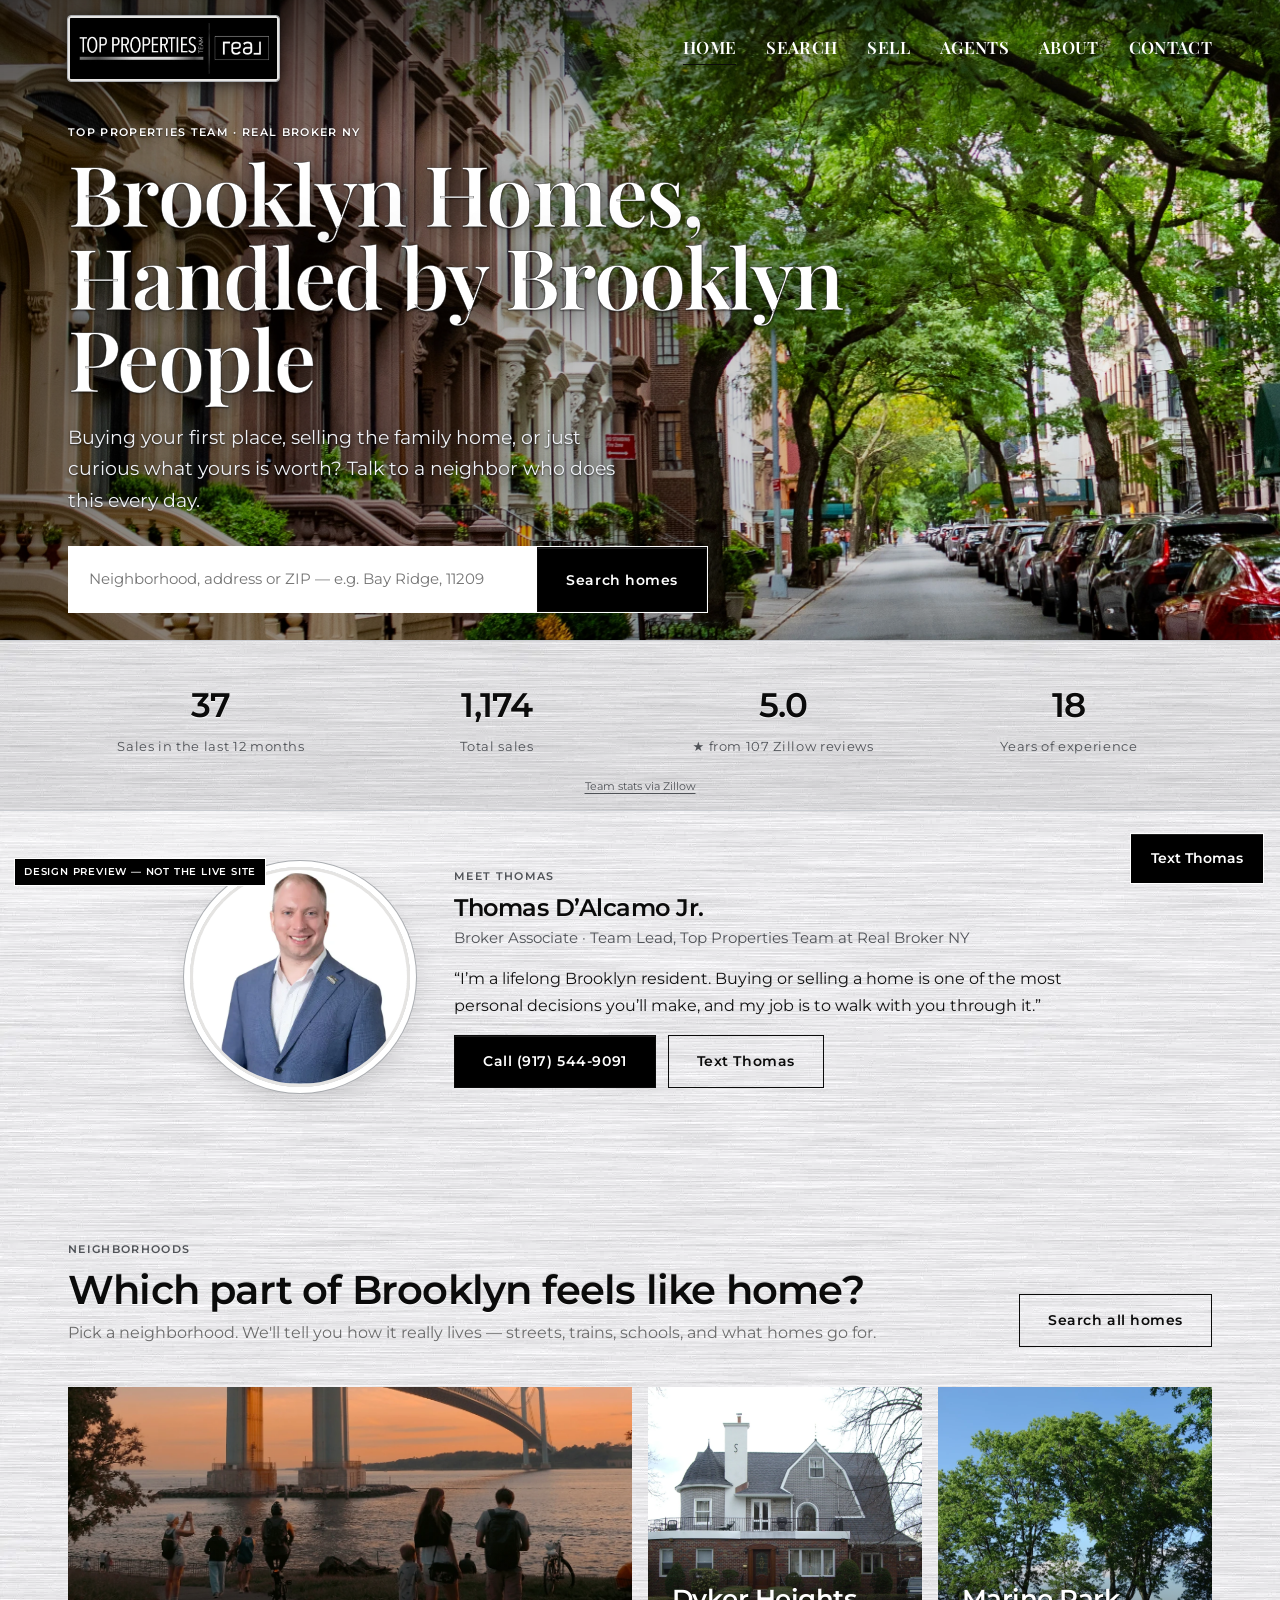
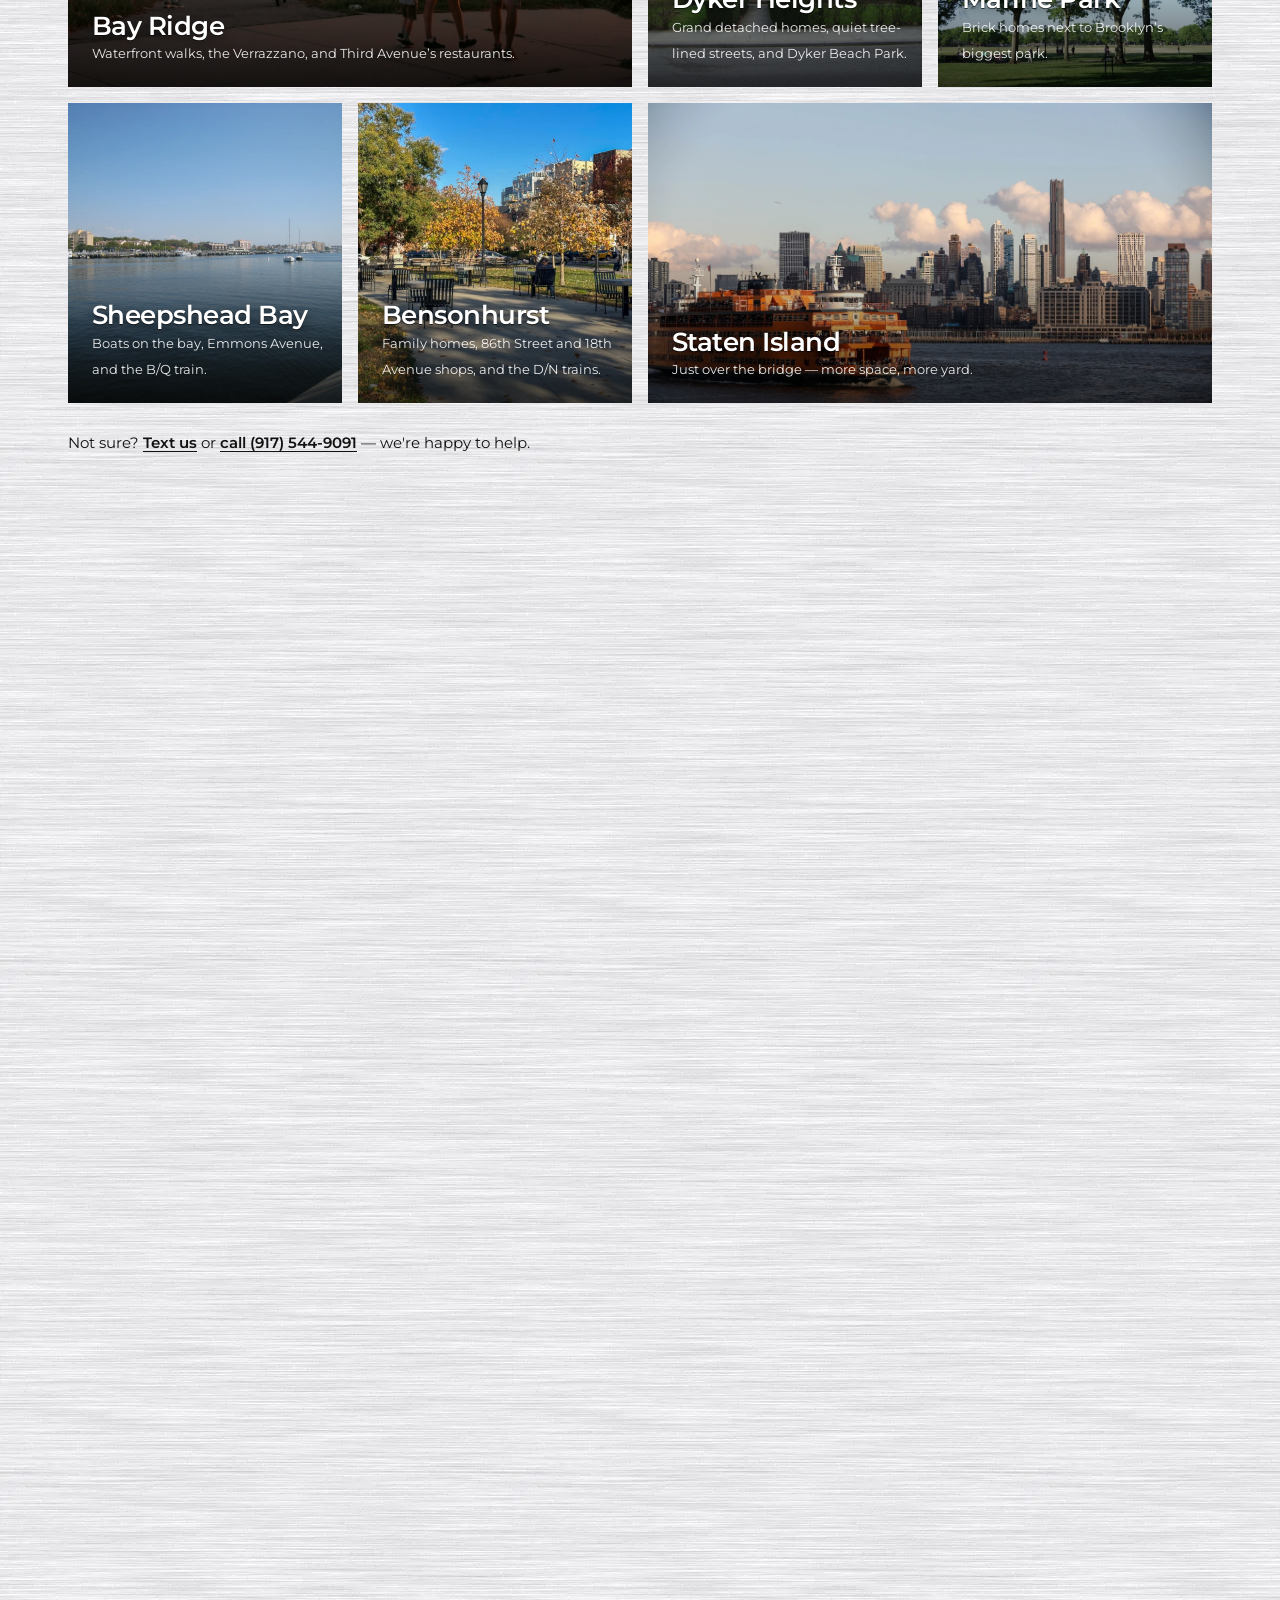
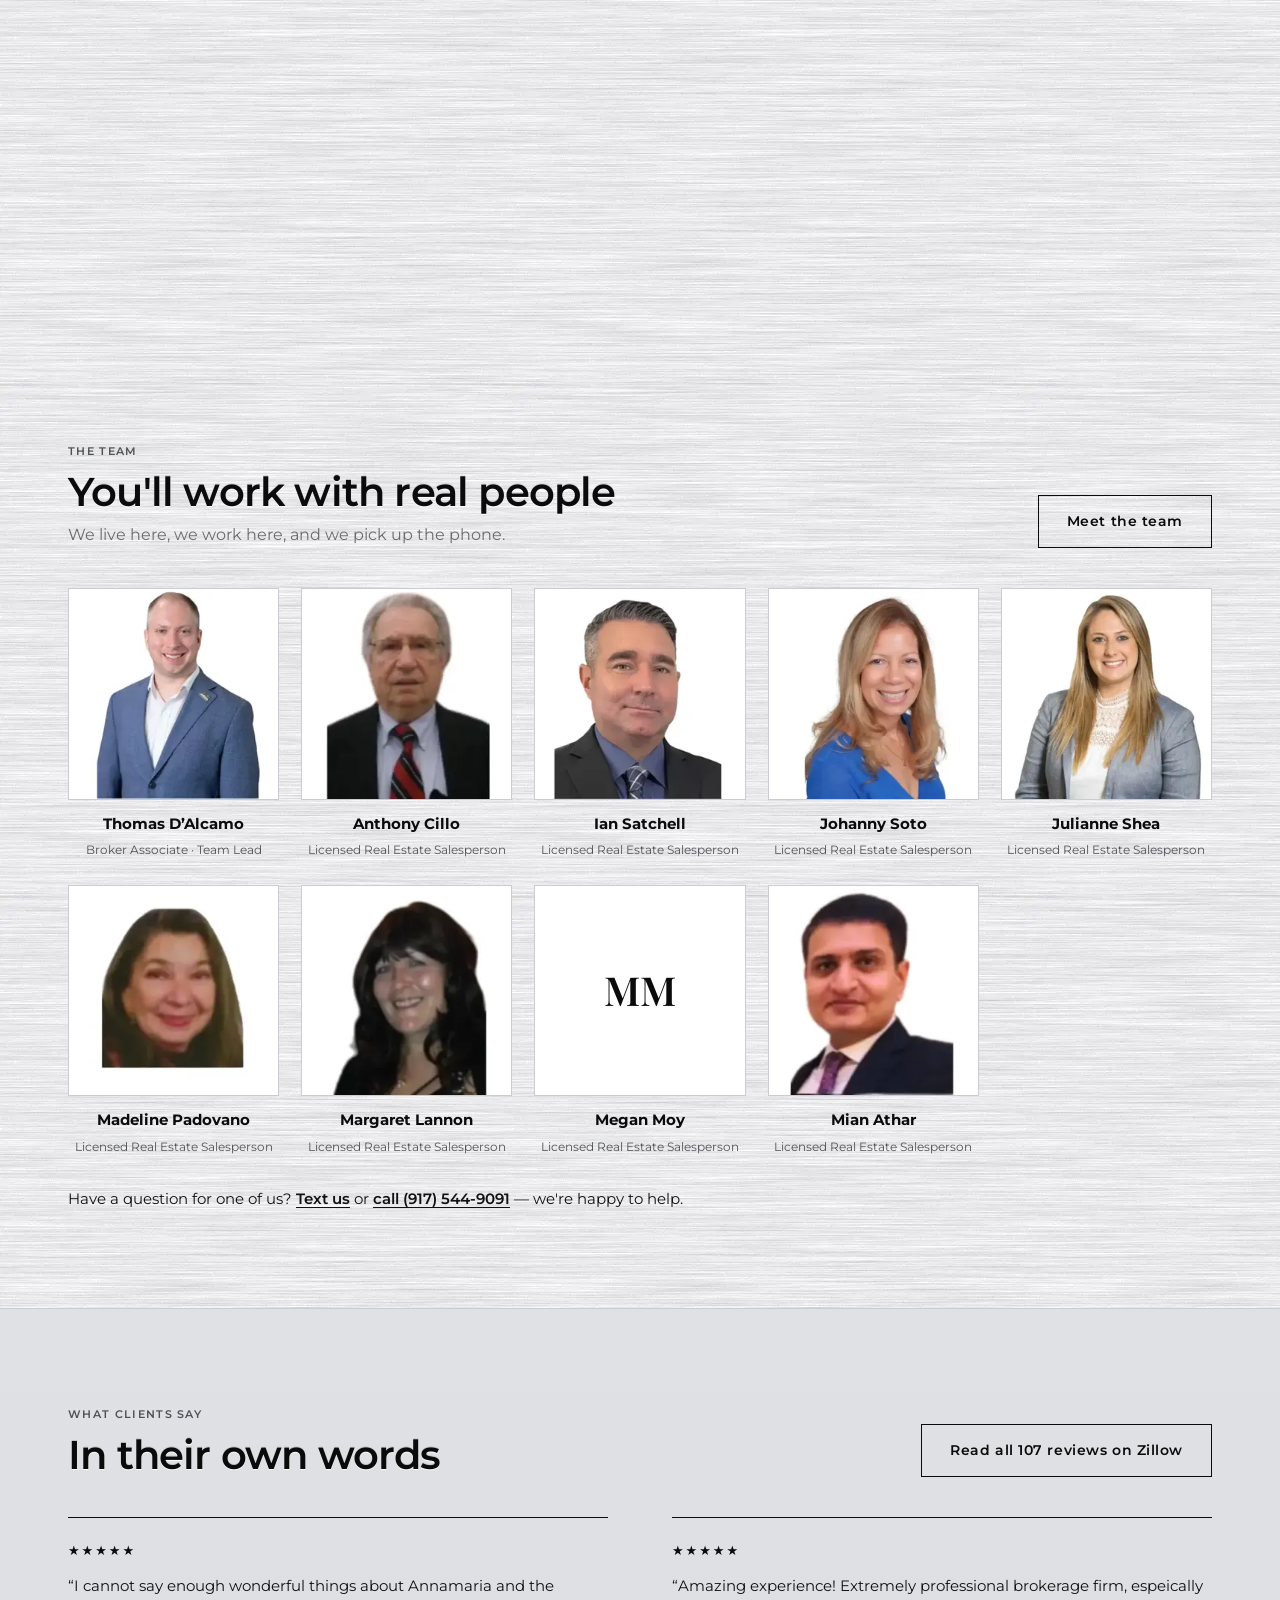
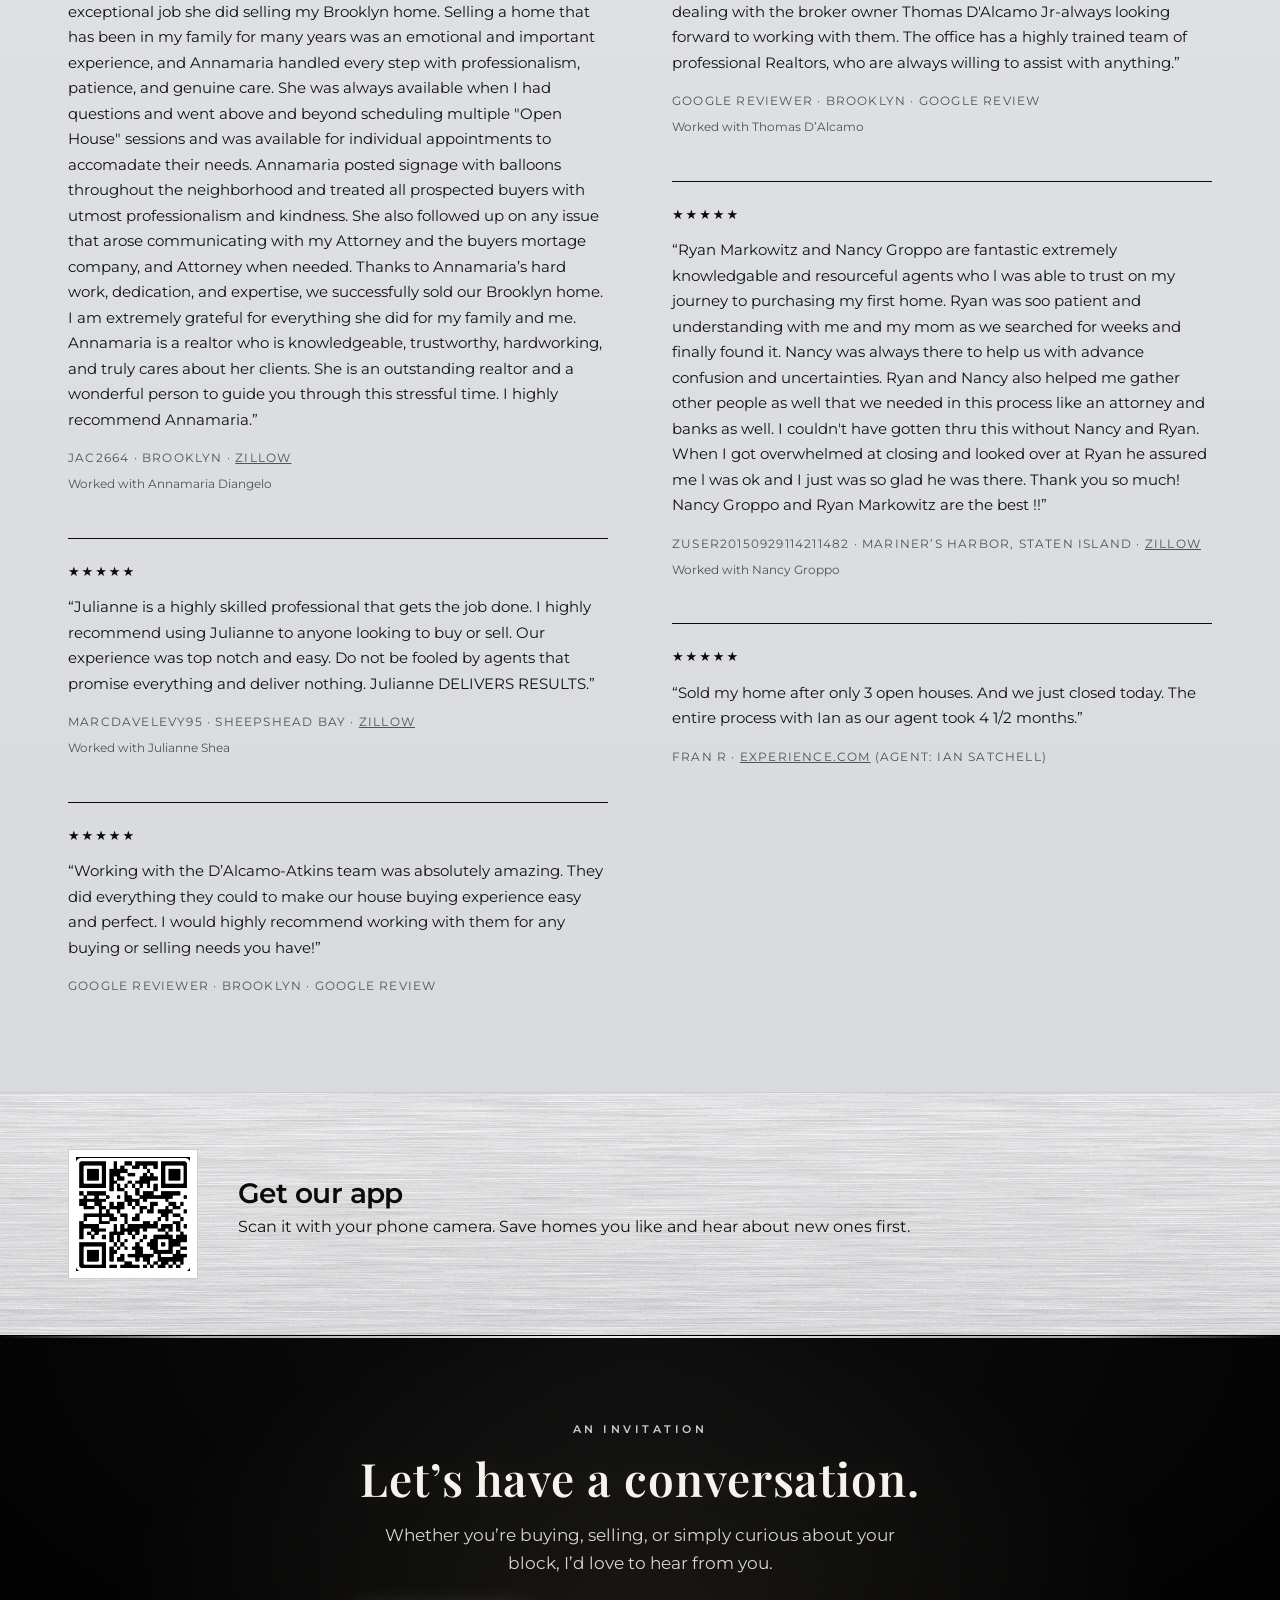
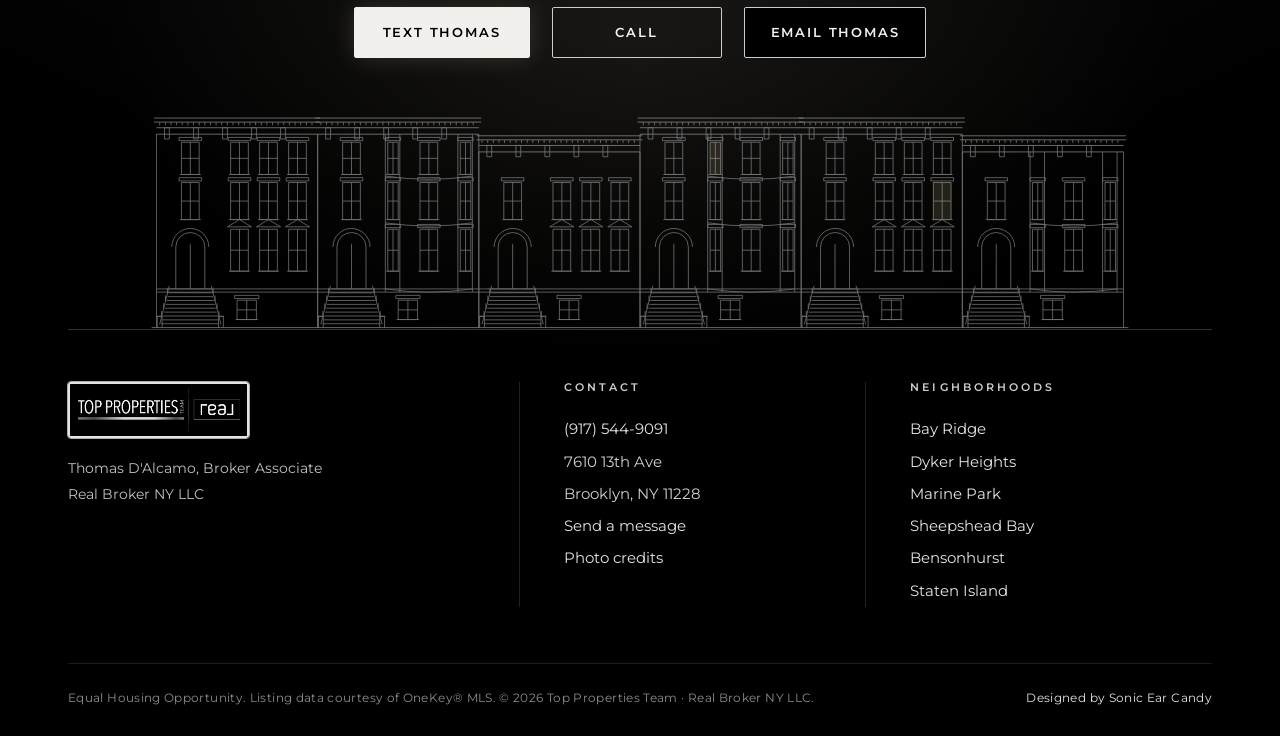
==== commit 24d212f8: "Cap desktop hero images at 2800px (Lanczos, WebP q92, no filters); hero cache-busters v=hq5" ====
--- a/index.html
+++ b/index.html
@@ -3,15 +3,15 @@
 <meta name="description" content="Top Properties Team at Real Broker NY: Brooklyn real estate in Bay Ridge, Dyker Heights, Marine Park, Sheepshead Bay, Bensonhurst and Staten Island. Call or text (917) 544-9091.">
 <link rel="icon" href="img/favicon.png"><link rel="preconnect" href="https://fonts.googleapis.com"><link rel="preconnect" href="https://fonts.gstatic.com" crossorigin>
 <link href="https://fonts.googleapis.com/css2?family=Montserrat:wght@400;600&family=Playfair+Display:wght@600&display=swap" rel="stylesheet" media="print" onload="this.media='all'">
-<link rel="preload" as="image" href="img/hero-brooklyn-brownstone.webp?v=hq4" media="(min-width:701px)" fetchpriority="high"><link rel="preload" as="image" href="img/hero-brooklyn-brownstone-m.webp?v=hq4" media="(max-width:700px)" fetchpriority="high">
+<link rel="preload" as="image" href="img/hero-brooklyn-brownstone.webp?v=hq5" media="(min-width:701px)" fetchpriority="high"><link rel="preload" as="image" href="img/hero-brooklyn-brownstone-m.webp?v=hq5" media="(max-width:700px)" fetchpriority="high">
 <link rel="stylesheet" href="style.css?v=em5"></head><body>
 <header><div class="wrap nav"><a href="index.html"><img loading="lazy" src="img/logo-hd.webp" width="679" height="200" alt="Top Properties Team · Real"></a>
 <button class="burger" aria-label="Menu" onclick="document.querySelector('.menu').classList.toggle('open')">&#9776;</button><ul class="menu"><li><a href="index.html" class="on">HOME</a></li><li><a href="https://toppropertiesnyc.com/listing" target="_blank" rel="noopener">SEARCH</a></li><li><a href="sell.html">SELL</a></li><li><a href="team.html">AGENTS</a></li><li><a href="about.html">ABOUT</a></li><li><a href="contact.html">CONTACT</a></li></ul></div></header>
-<div class="hero"><div class="kb" style="--bgm:url(img/hero-brooklyn-brownstone-m.webp?v=hq4);background-image:url(img/hero-brooklyn-brownstone.webp?v=hq4)"></div><div class="wrap"><div class="eyebrow" style="color:#FFFFFF">Top Properties Team · Real Broker NY</div>
+<div class="hero"><div class="kb" style="--bgm:url(img/hero-brooklyn-brownstone-m.webp?v=hq5);background-image:url(img/hero-brooklyn-brownstone.webp?v=hq5)"></div><div class="wrap"><div class="eyebrow" style="color:#FFFFFF">Top Properties Team · Real Broker NY</div>
 <h1>Brooklyn Homes, Handled by Brooklyn People</h1><p>Buying your first place, selling the family home, or just curious what yours is worth? Talk to a neighbor who does this every day.</p><form class="search srch" action="https://toppropertiesnyc.com/listing" target="_blank"><input placeholder="Neighborhood, address or ZIP — e.g. Bay Ridge, 11209"><button class="btn brass" type="submit">Search homes</button></form></div></div>
 <div class="trust"><div class="wrap"><div><b data-n="37">37</b><span>Sales in the last 12 months</span></div><div><b data-n="1174">1,174</b><span>Total sales</span></div><div><b data-n="5.0" data-d="1">5.0</b><span>★ from 107 Zillow reviews</span></div><div><b data-n="18">18</b><span>Years of experience</span></div></div><div class="note"><a href="https://www.zillow.com/profile/toppropteam" target="_blank" rel="noopener">Team stats via Zillow</a></div></div>
 <section class="meet"><div class="wrap"><div class="meet-in"><img src="img/thomas-portrait.webp" alt="Thomas D’Alcamo" width="600" height="600" loading="lazy"><div><div class="eyebrow">Meet Thomas</div><h2>Thomas D’Alcamo Jr.</h2><p class="mt">Broker Associate · Team Lead, Top Properties Team at Real Broker NY</p><p>“I’m a lifelong Brooklyn resident. Buying or selling a home is one of the most personal decisions you’ll make, and my job is to walk with you through it.”</p><a class="btn" href="tel:+19175449091">Call (917) 544-9091</a> <a class="btn ghost" href="sms:+19175449091">Text Thomas</a></div></div></div></section>
-<section><div class="wrap"><div class="head"><div><div class="eyebrow">Neighborhoods</div><h2>Which part of Brooklyn feels like home?</h2><p style="margin:8px 0 0;color:#6B6B6B">Pick a neighborhood. We'll tell you how it really lives — streets, trains, schools, and what homes go for.</p></div><a class="btn ghost" href="https://toppropertiesnyc.com/listing" target="_blank" rel="noopener">Search all homes</a></div><div class="tiles"><a class="tile" href="bay-ridge.html"><img loading="lazy" src="img/bay-ridge-sm.webp?v=hq2" srcset="img/bay-ridge-m.webp?v=hq4 1200w, img/bay-ridge-sm.webp?v=hq2 1400w" sizes="(max-width:700px) 92vw, 420px" alt="Bay Ridge" width="900" height="600"><div><h3>Bay Ridge</h3><small>Waterfront walks, the Verrazzano, and Third Avenue’s restaurants.</small></div></a><a class="tile" href="dyker-heights.html"><img loading="lazy" src="img/dyker-heights-sm.webp?v=hq2" srcset="img/dyker-heights-m.webp?v=hq4 1200w, img/dyker-heights-sm.webp?v=hq2 1400w" sizes="(max-width:700px) 92vw, 420px" alt="Dyker Heights" width="900" height="600"><div><h3>Dyker Heights</h3><small>Grand detached homes, quiet tree-lined streets, and Dyker Beach Park.</small></div></a><a class="tile" href="marine-park.html"><img loading="lazy" src="img/marine-park-sm.webp?v=hq2" srcset="img/marine-park-m.webp?v=hq4 1200w, img/marine-park-sm.webp?v=hq2 1400w" sizes="(max-width:700px) 92vw, 420px" alt="Marine Park" width="900" height="600"><div><h3>Marine Park</h3><small>Brick homes next to Brooklyn’s biggest park.</small></div></a><a class="tile" href="sheepshead-bay.html"><img loading="lazy" src="img/sheepshead-bay-sm.webp?v=hq2" srcset="img/sheepshead-bay-m.webp?v=hq4 1200w, img/sheepshead-bay-sm.webp?v=hq2 1400w" sizes="(max-width:700px) 92vw, 420px" alt="Sheepshead Bay" width="900" height="600"><div><h3>Sheepshead Bay</h3><small>Boats on the bay, Emmons Avenue, and the B/Q train.</small></div></a><a class="tile" href="bensonhurst.html"><img loading="lazy" src="img/bensonhurst-sm.webp?v=hq2" srcset="img/bensonhurst-m.webp?v=hq4 1200w, img/bensonhurst-sm.webp?v=hq2 1400w" sizes="(max-width:700px) 92vw, 420px" alt="Bensonhurst" width="900" height="600"><div><h3>Bensonhurst</h3><small>Family homes, 86th Street and 18th Avenue shops, and the D/N trains.</small></div></a><a class="tile" href="staten-island.html"><img loading="lazy" src="img/staten-island-sm.webp?v=hq2" srcset="img/staten-island-m.webp?v=hq4 1200w, img/staten-island-sm.webp?v=hq2 1400w" sizes="(max-width:700px) 92vw, 420px" alt="Staten Island" width="900" height="600"><div><h3>Staten Island</h3><small>Just over the bridge — more space, more yard.</small></div></a></div><p class="ask">Not sure? <a href="sms:+19175449091">Text us</a> or <a href="tel:+19175449091">call (917) 544-9091</a> — we're happy to help.</p></div></section>
+<section><div class="wrap"><div class="head"><div><div class="eyebrow">Neighborhoods</div><h2>Which part of Brooklyn feels like home?</h2><p style="margin:8px 0 0;color:#6B6B6B">Pick a neighborhood. We'll tell you how it really lives — streets, trains, schools, and what homes go for.</p></div><a class="btn ghost" href="https://toppropertiesnyc.com/listing" target="_blank" rel="noopener">Search all homes</a></div><div class="tiles"><a class="tile" href="bay-ridge.html"><img loading="lazy" src="img/bay-ridge-sm.webp?v=hq2" srcset="img/bay-ridge-m.webp?v=hq5 1200w, img/bay-ridge-sm.webp?v=hq2 1400w" sizes="(max-width:700px) 92vw, 420px" alt="Bay Ridge" width="900" height="600"><div><h3>Bay Ridge</h3><small>Waterfront walks, the Verrazzano, and Third Avenue’s restaurants.</small></div></a><a class="tile" href="dyker-heights.html"><img loading="lazy" src="img/dyker-heights-sm.webp?v=hq2" srcset="img/dyker-heights-m.webp?v=hq5 1200w, img/dyker-heights-sm.webp?v=hq2 1400w" sizes="(max-width:700px) 92vw, 420px" alt="Dyker Heights" width="900" height="600"><div><h3>Dyker Heights</h3><small>Grand detached homes, quiet tree-lined streets, and Dyker Beach Park.</small></div></a><a class="tile" href="marine-park.html"><img loading="lazy" src="img/marine-park-sm.webp?v=hq2" srcset="img/marine-park-m.webp?v=hq5 1200w, img/marine-park-sm.webp?v=hq2 1400w" sizes="(max-width:700px) 92vw, 420px" alt="Marine Park" width="900" height="600"><div><h3>Marine Park</h3><small>Brick homes next to Brooklyn’s biggest park.</small></div></a><a class="tile" href="sheepshead-bay.html"><img loading="lazy" src="img/sheepshead-bay-sm.webp?v=hq2" srcset="img/sheepshead-bay-m.webp?v=hq5 1200w, img/sheepshead-bay-sm.webp?v=hq2 1400w" sizes="(max-width:700px) 92vw, 420px" alt="Sheepshead Bay" width="900" height="600"><div><h3>Sheepshead Bay</h3><small>Boats on the bay, Emmons Avenue, and the B/Q train.</small></div></a><a class="tile" href="bensonhurst.html"><img loading="lazy" src="img/bensonhurst-sm.webp?v=hq2" srcset="img/bensonhurst-m.webp?v=hq5 1200w, img/bensonhurst-sm.webp?v=hq2 1400w" sizes="(max-width:700px) 92vw, 420px" alt="Bensonhurst" width="900" height="600"><div><h3>Bensonhurst</h3><small>Family homes, 86th Street and 18th Avenue shops, and the D/N trains.</small></div></a><a class="tile" href="staten-island.html"><img loading="lazy" src="img/staten-island-sm.webp?v=hq2" srcset="img/staten-island-m.webp?v=hq5 1200w, img/staten-island-sm.webp?v=hq2 1400w" sizes="(max-width:700px) 92vw, 420px" alt="Staten Island" width="900" height="600"><div><h3>Staten Island</h3><small>Just over the bridge — more space, more yard.</small></div></a></div><p class="ask">Not sure? <a href="sms:+19175449091">Text us</a> or <a href="tel:+19175449091">call (917) 544-9091</a> — we're happy to help.</p></div></section>
 <section class="feat"><div class="wrap car"><div class="head"><div><div class="eyebrow">Featured listings</div><h2>See something you like?</h2><p style="margin:8px 0 0;color:#6B6B6B">These are on the market right now. Want a tour this week? Just ask.</p></div><div class="arrows"><button data-d="-1" aria-label="Previous">&larr;</button><button data-d="1" aria-label="Next">&rarr;</button></div></div>
 <div class="track"><a class="card lcard" href="https://www.brooklynmls.com/listing/504184" target="_blank" rel="noopener"><img loading="lazy" src="img/lst-2066-e38.webp" alt="2066 East 38th Street, Marine Park" width="900" height="600"><div class="b"><div class="eyebrow">For sale · Marine Park</div><div class="price">$989,000</div><div>2066 East 38th Street, Brooklyn, NY 11234</div><div class="meta">3 beds &nbsp;·&nbsp; 1 bath + 1 half bath &nbsp;·&nbsp; Single family</div><div class="src">Listed by Thomas D’Alcamo Jr., Real Broker NY LLC · BrooklynMLS #504184</div></div></a><a class="card lcard" href="https://www.brooklynmls.com/listing/504533" target="_blank" rel="noopener"><img loading="lazy" src="img/lst-1616-w3.webp" alt="1616 West 3rd Street, Bensonhurst" width="900" height="600"><div class="b"><div class="eyebrow">For sale · Bensonhurst</div><div class="price">$928,000</div><div>1616 West 3rd Street, Brooklyn, NY 11223</div><div class="meta">3 beds &nbsp;·&nbsp; 1 bath + 1 half bath &nbsp;·&nbsp; Single family</div><div class="src">Listed by Thomas D’Alcamo Jr., Real Broker NY LLC · BrooklynMLS #504533</div></div></a><a class="card lcard" href="https://www.brooklynmls.com/listing/501944" target="_blank" rel="noopener"><img loading="lazy" src="img/lst-9040-fhp.webp" alt="9040 Fort Hamilton Parkway, Bay Ridge" width="900" height="600"><div class="b"><div class="eyebrow">For sale · Bay Ridge</div><div class="price">$350,000</div><div>9040 Fort Hamilton Parkway, Unit 1D, Brooklyn, NY 11209</div><div class="meta">1 bed &nbsp;·&nbsp; 1 bath &nbsp;·&nbsp; Co-op</div><div class="src">Listed by Thomas D’Alcamo Jr., Real Broker NY LLC · BrooklynMLS #501944</div></div></a><div class="card ph"><div><h3>Want first dibs?</h3><p>Get new Brooklyn listings sent to your phone the day they hit the market.</p><a class="btn" href="sms:+19175449091">Text Thomas</a></div></div><div class="card ph"><div><h3>Browse every home</h3><p>Search all active listings across Brooklyn and Staten Island.</p><a class="btn" href="https://toppropertiesnyc.com/listing" target="_blank" rel="noopener">Search homes</a></div></div></div><p class="ask">Want to see one in person? <a href="sms:+19175449091">Text us</a> or <a href="tel:+19175449091">call (917) 544-9091</a> — we're happy to help.</p></div></section>
 <section class="band"><div class="wrap split"><div><div class="eyebrow">Selling</div><h2>What's your home worth right now?</h2><p>Not a website guess. We look at what actually sold near you, then sit down with you and explain it. No pressure, no obligation.</p><a class="btn light" href="sell.html">How we sell</a></div>
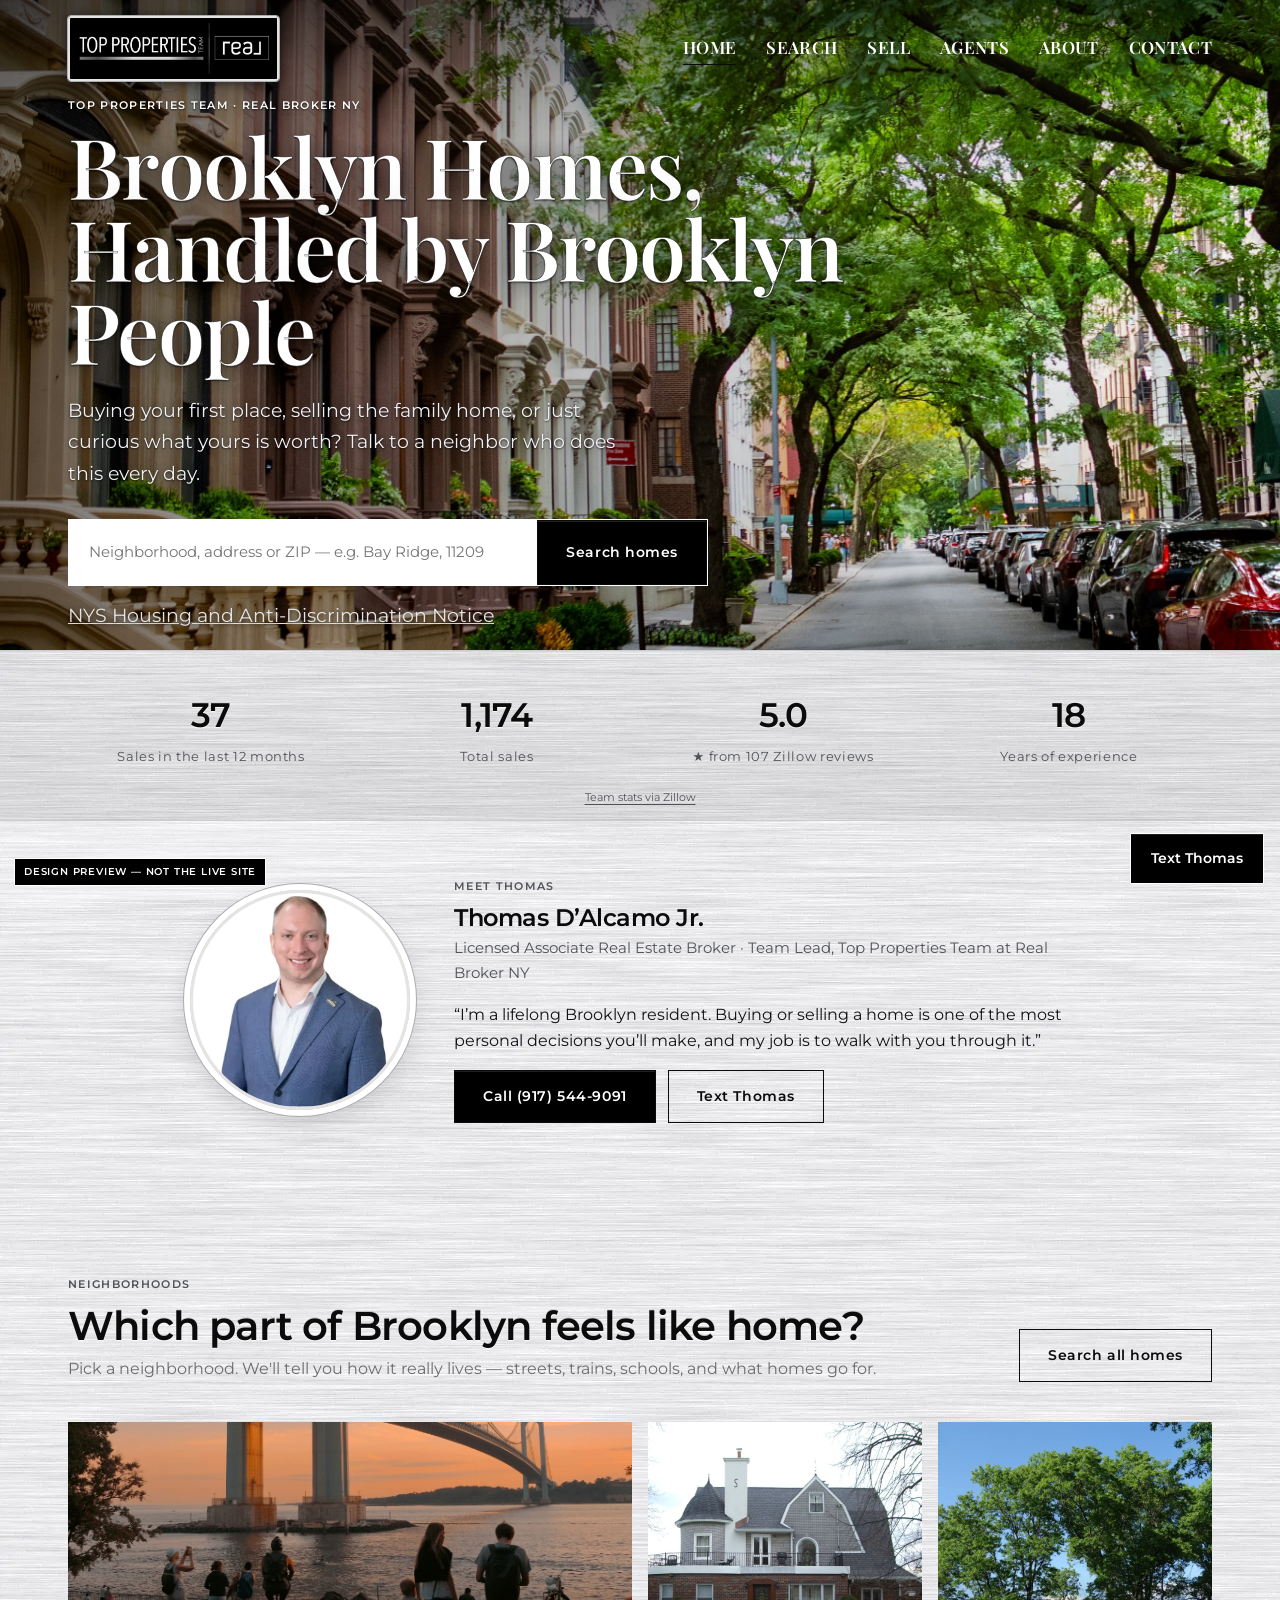
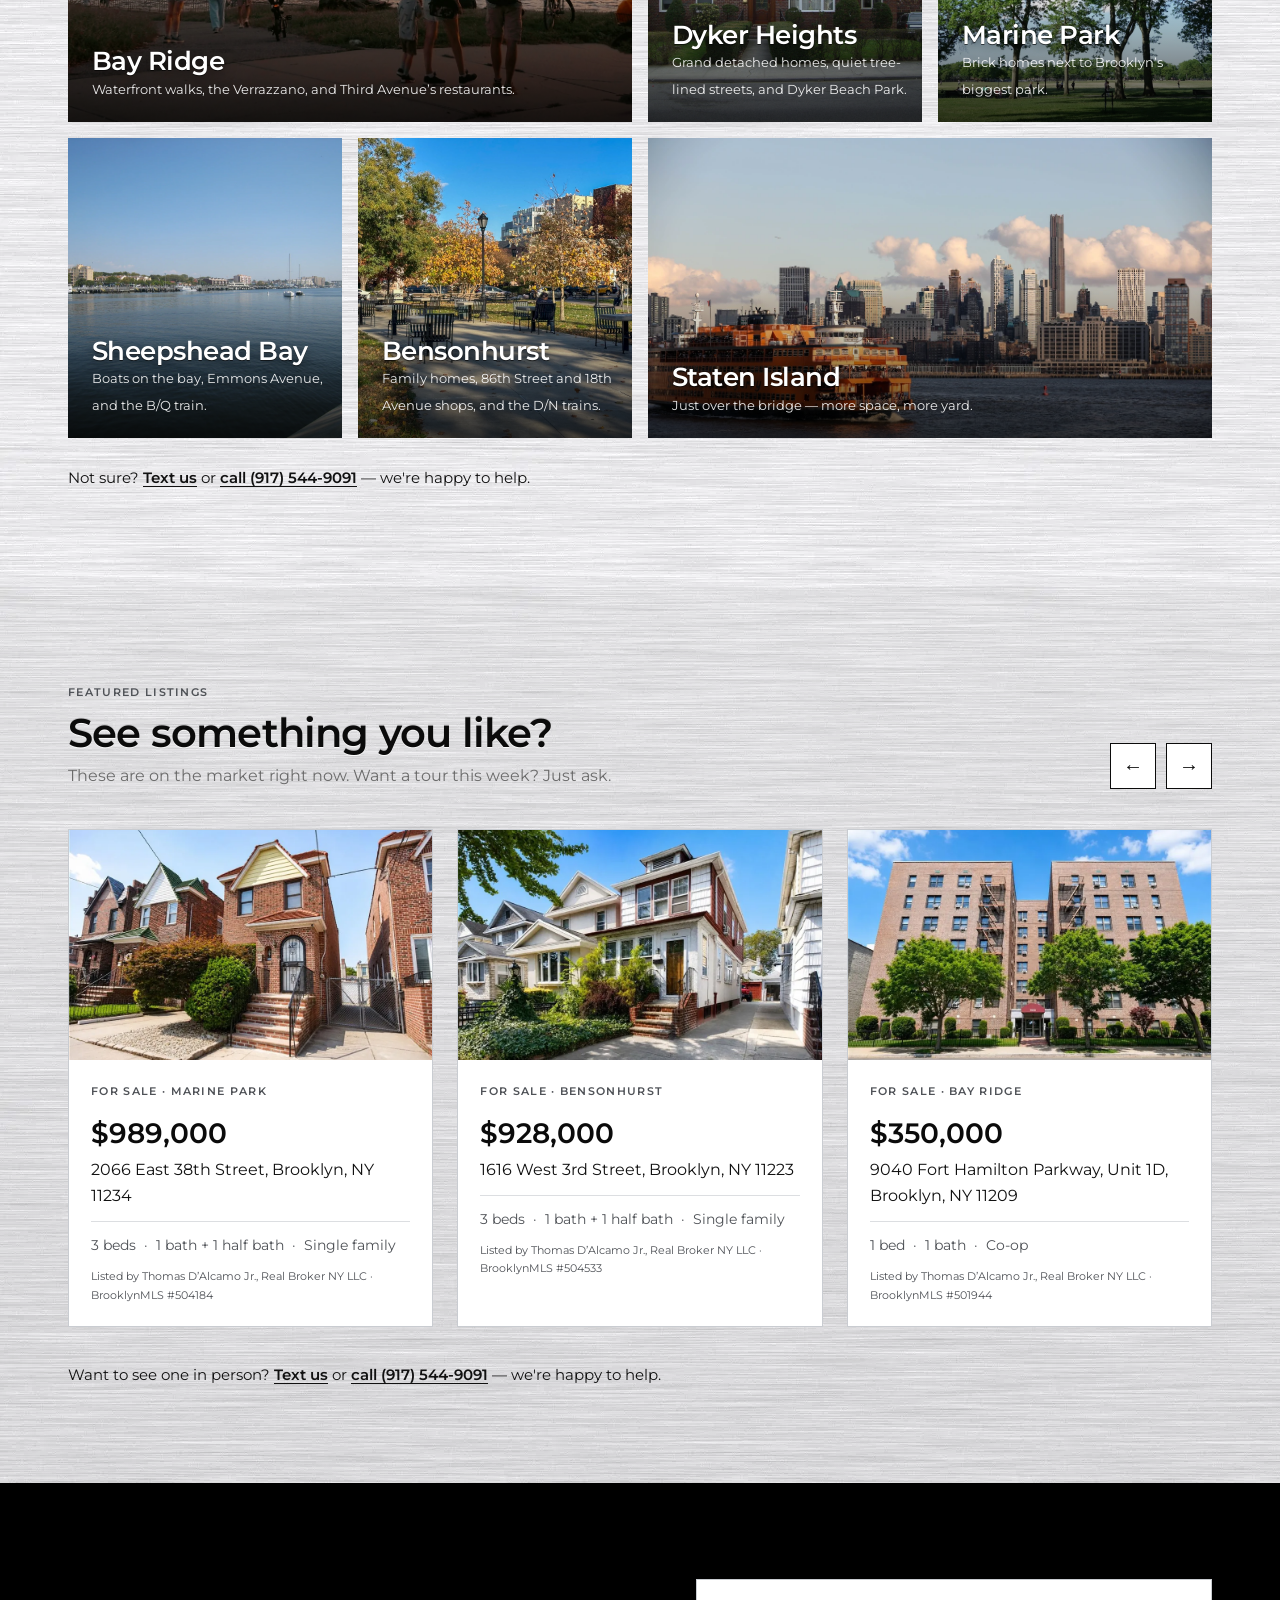
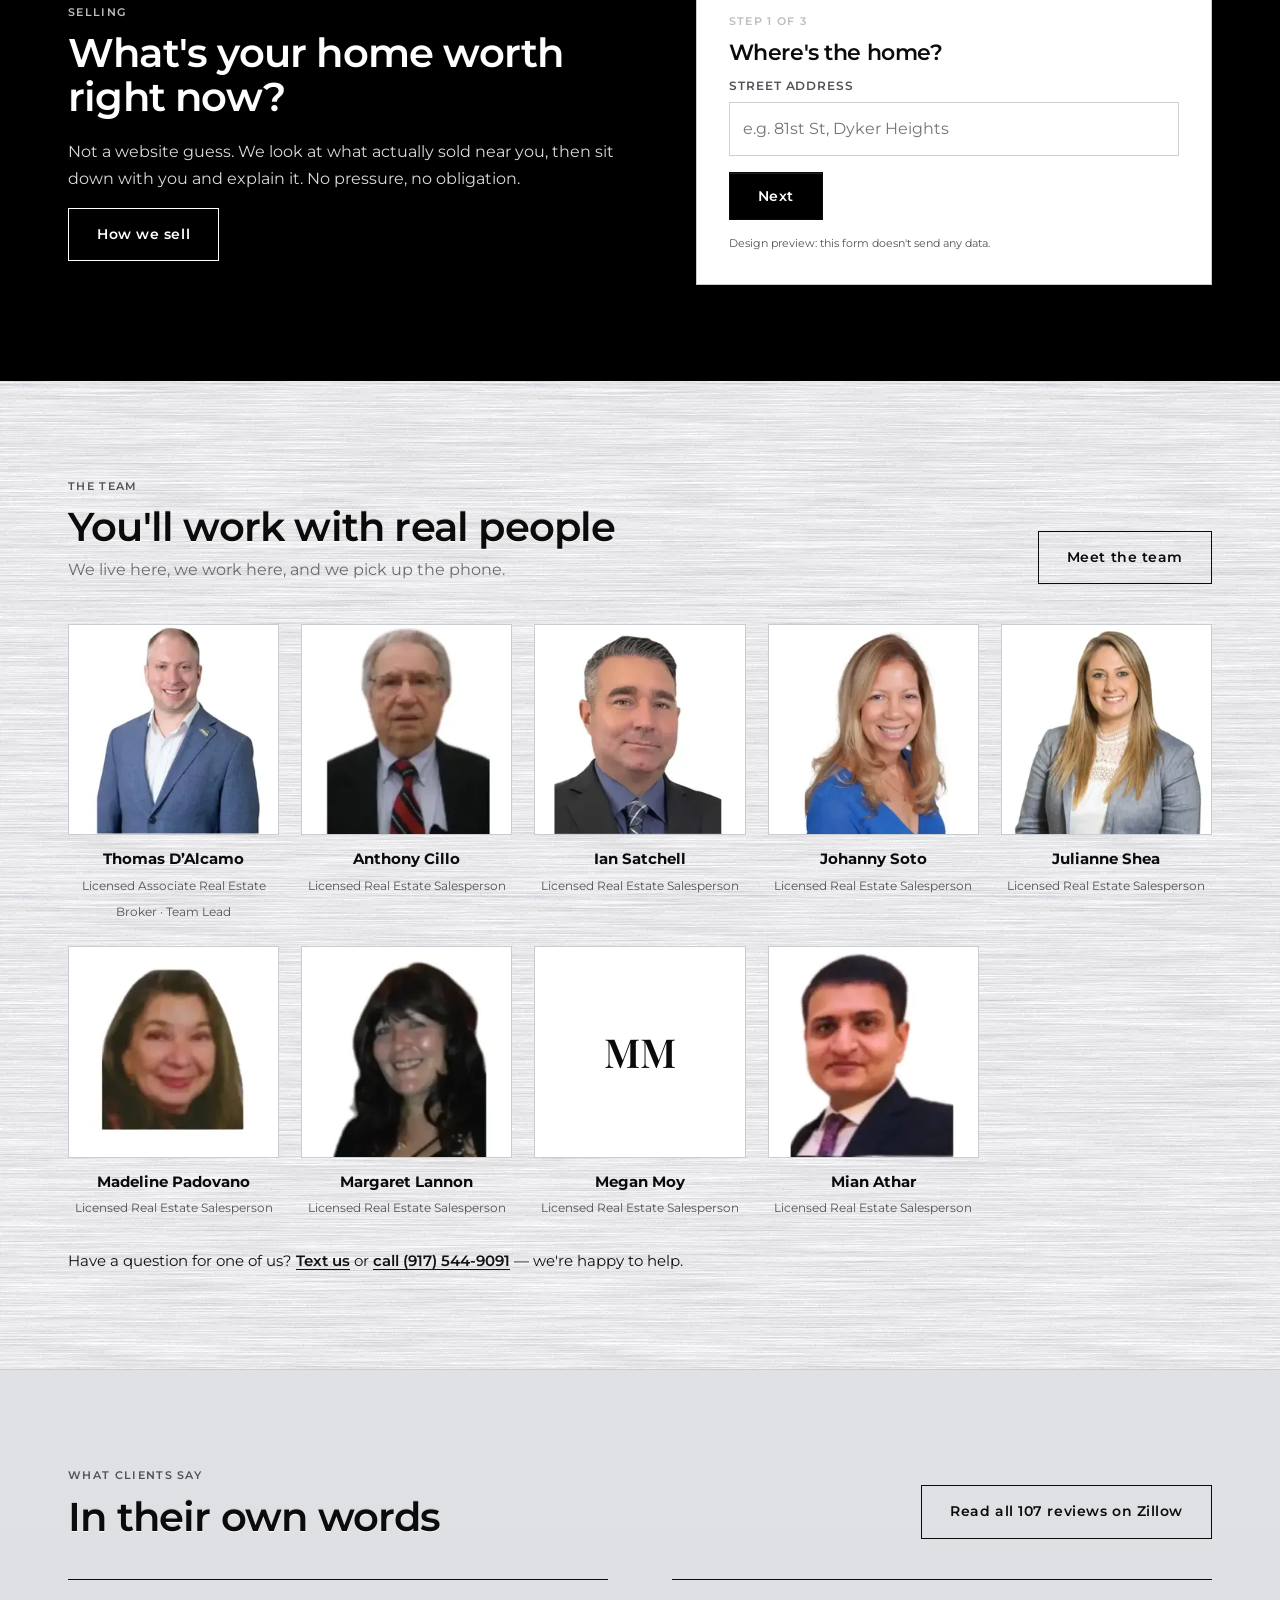
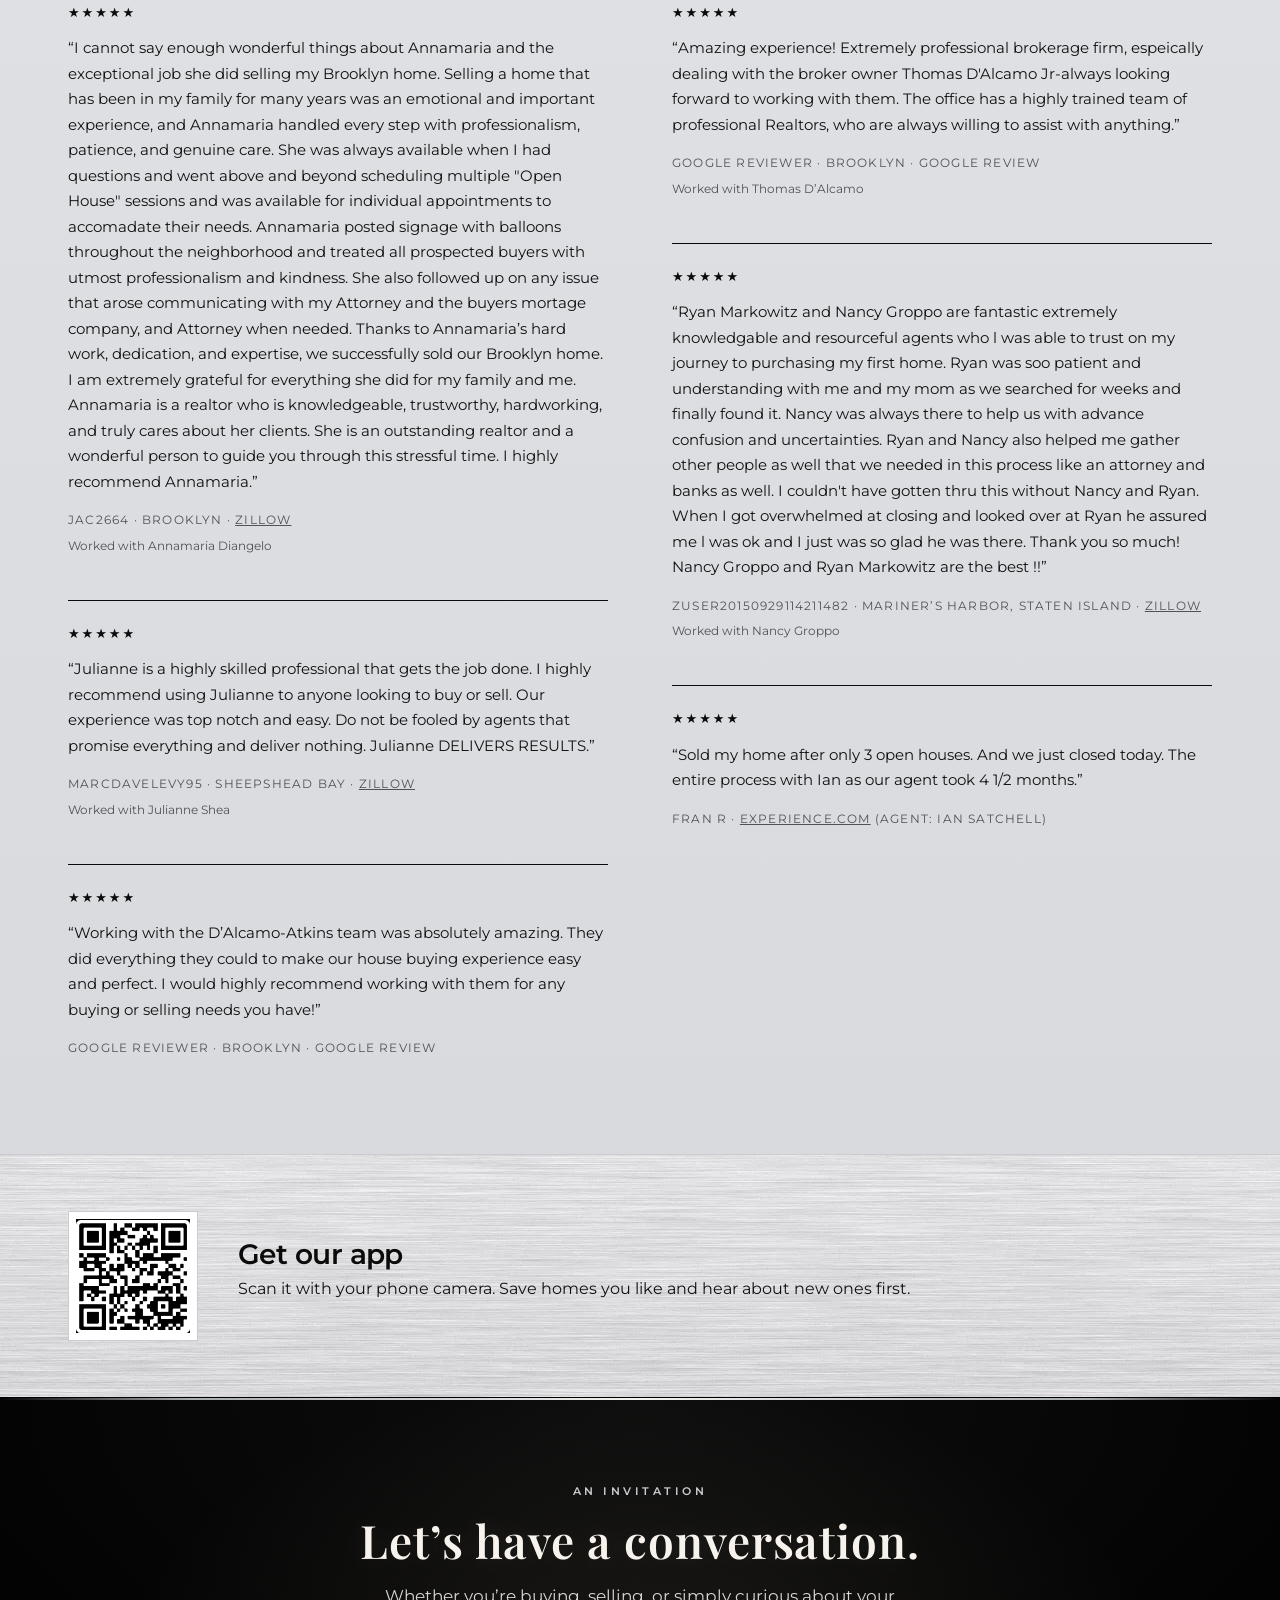
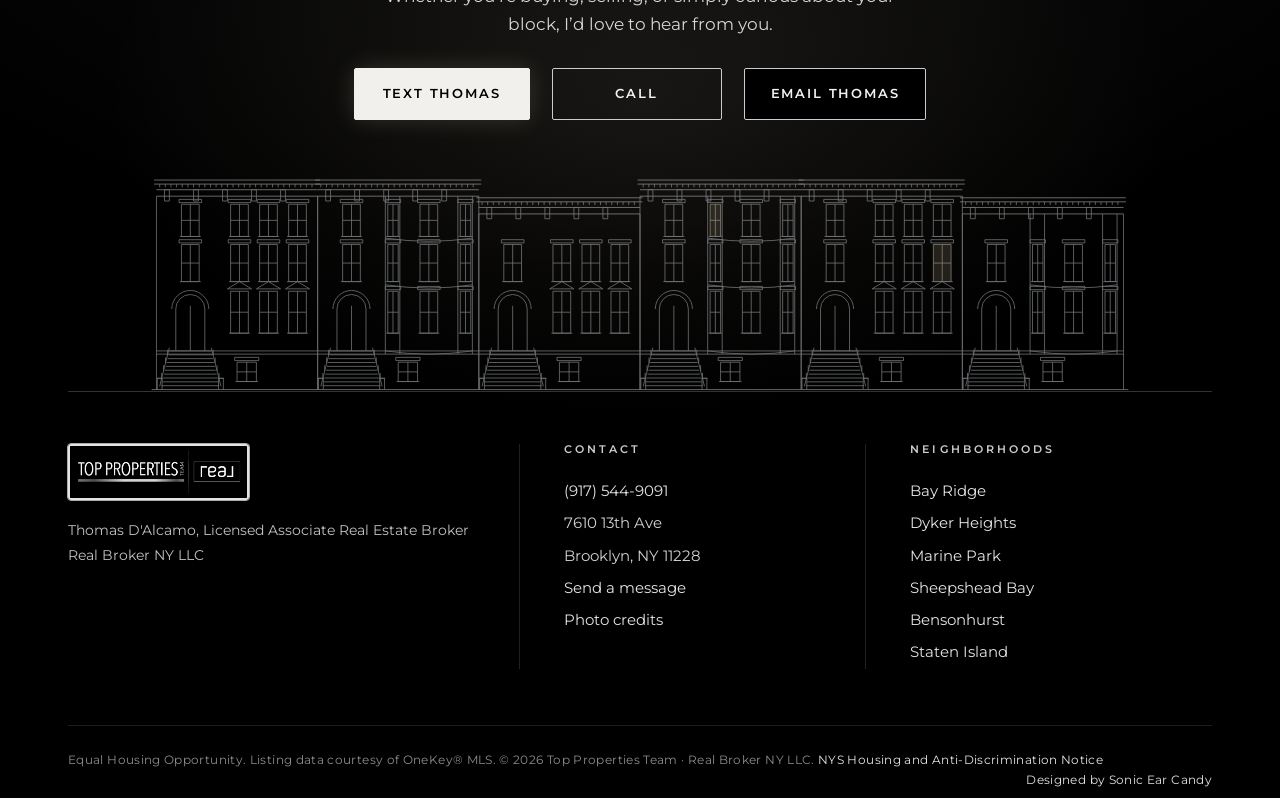
==== commit 18a4aee4: "NY compliance: DOS Housing & Anti-Discrimination Notice link (homepage above fold + all footers, 19 " ====
--- a/index.html
+++ b/index.html
@@ -4,13 +4,13 @@
 <link rel="icon" href="img/favicon.png"><link rel="preconnect" href="https://fonts.googleapis.com"><link rel="preconnect" href="https://fonts.gstatic.com" crossorigin>
 <link href="https://fonts.googleapis.com/css2?family=Montserrat:wght@400;600&family=Playfair+Display:wght@600&display=swap" rel="stylesheet" media="print" onload="this.media='all'">
 <link rel="preload" as="image" href="img/hero-brooklyn-brownstone.webp?v=hq5" media="(min-width:701px)" fetchpriority="high"><link rel="preload" as="image" href="img/hero-brooklyn-brownstone-m.webp?v=hq5" media="(max-width:700px)" fetchpriority="high">
-<link rel="stylesheet" href="style.css?v=em5"></head><body>
+<link rel="stylesheet" href="style.css?v=ct3"></head><body>
 <header><div class="wrap nav"><a href="index.html"><img loading="lazy" src="img/logo-hd.webp" width="679" height="200" alt="Top Properties Team · Real"></a>
 <button class="burger" aria-label="Menu" onclick="document.querySelector('.menu').classList.toggle('open')">&#9776;</button><ul class="menu"><li><a href="index.html" class="on">HOME</a></li><li><a href="https://toppropertiesnyc.com/listing" target="_blank" rel="noopener">SEARCH</a></li><li><a href="sell.html">SELL</a></li><li><a href="team.html">AGENTS</a></li><li><a href="about.html">ABOUT</a></li><li><a href="contact.html">CONTACT</a></li></ul></div></header>
 <div class="hero"><div class="kb" style="--bgm:url(img/hero-brooklyn-brownstone-m.webp?v=hq5);background-image:url(img/hero-brooklyn-brownstone.webp?v=hq5)"></div><div class="wrap"><div class="eyebrow" style="color:#FFFFFF">Top Properties Team · Real Broker NY</div>
-<h1>Brooklyn Homes, Handled by Brooklyn People</h1><p>Buying your first place, selling the family home, or just curious what yours is worth? Talk to a neighbor who does this every day.</p><form class="search srch" action="https://toppropertiesnyc.com/listing" target="_blank"><input placeholder="Neighborhood, address or ZIP — e.g. Bay Ridge, 11209"><button class="btn brass" type="submit">Search homes</button></form></div></div>
+<h1>Brooklyn Homes, Handled by Brooklyn People</h1><p>Buying your first place, selling the family home, or just curious what yours is worth? Talk to a neighbor who does this every day.</p><form class="search srch" action="https://toppropertiesnyc.com/listing" target="_blank"><input placeholder="Neighborhood, address or ZIP — e.g. Bay Ridge, 11209"><button class="btn brass" type="submit">Search homes</button></form><p class="fhn"><a href="https://dos.ny.gov/system/files/documents/2025/03/nys-housing-and-anti-discrimination-notice_02.2025.pdf" target="_blank" rel="noopener">NYS Housing and Anti-Discrimination Notice</a></p></div></div>
 <div class="trust"><div class="wrap"><div><b data-n="37">37</b><span>Sales in the last 12 months</span></div><div><b data-n="1174">1,174</b><span>Total sales</span></div><div><b data-n="5.0" data-d="1">5.0</b><span>★ from 107 Zillow reviews</span></div><div><b data-n="18">18</b><span>Years of experience</span></div></div><div class="note"><a href="https://www.zillow.com/profile/toppropteam" target="_blank" rel="noopener">Team stats via Zillow</a></div></div>
-<section class="meet"><div class="wrap"><div class="meet-in"><img src="img/thomas-portrait.webp" alt="Thomas D’Alcamo" width="600" height="600" loading="lazy"><div><div class="eyebrow">Meet Thomas</div><h2>Thomas D’Alcamo Jr.</h2><p class="mt">Broker Associate · Team Lead, Top Properties Team at Real Broker NY</p><p>“I’m a lifelong Brooklyn resident. Buying or selling a home is one of the most personal decisions you’ll make, and my job is to walk with you through it.”</p><a class="btn" href="tel:+19175449091">Call (917) 544-9091</a> <a class="btn ghost" href="sms:+19175449091">Text Thomas</a></div></div></div></section>
+<section class="meet"><div class="wrap"><div class="meet-in"><img src="img/thomas-portrait.webp" alt="Thomas D’Alcamo" width="600" height="600" loading="lazy"><div><div class="eyebrow">Meet Thomas</div><h2>Thomas D’Alcamo Jr.</h2><p class="mt">Licensed Associate Real Estate Broker · Team Lead, Top Properties Team at Real Broker NY</p><p>“I’m a lifelong Brooklyn resident. Buying or selling a home is one of the most personal decisions you’ll make, and my job is to walk with you through it.”</p><a class="btn" href="tel:+19175449091">Call (917) 544-9091</a> <a class="btn ghost" href="sms:+19175449091">Text Thomas</a></div></div></div></section>
 <section><div class="wrap"><div class="head"><div><div class="eyebrow">Neighborhoods</div><h2>Which part of Brooklyn feels like home?</h2><p style="margin:8px 0 0;color:#6B6B6B">Pick a neighborhood. We'll tell you how it really lives — streets, trains, schools, and what homes go for.</p></div><a class="btn ghost" href="https://toppropertiesnyc.com/listing" target="_blank" rel="noopener">Search all homes</a></div><div class="tiles"><a class="tile" href="bay-ridge.html"><img loading="lazy" src="img/bay-ridge-sm.webp?v=hq2" srcset="img/bay-ridge-m.webp?v=hq5 1200w, img/bay-ridge-sm.webp?v=hq2 1400w" sizes="(max-width:700px) 92vw, 420px" alt="Bay Ridge" width="900" height="600"><div><h3>Bay Ridge</h3><small>Waterfront walks, the Verrazzano, and Third Avenue’s restaurants.</small></div></a><a class="tile" href="dyker-heights.html"><img loading="lazy" src="img/dyker-heights-sm.webp?v=hq2" srcset="img/dyker-heights-m.webp?v=hq5 1200w, img/dyker-heights-sm.webp?v=hq2 1400w" sizes="(max-width:700px) 92vw, 420px" alt="Dyker Heights" width="900" height="600"><div><h3>Dyker Heights</h3><small>Grand detached homes, quiet tree-lined streets, and Dyker Beach Park.</small></div></a><a class="tile" href="marine-park.html"><img loading="lazy" src="img/marine-park-sm.webp?v=hq2" srcset="img/marine-park-m.webp?v=hq5 1200w, img/marine-park-sm.webp?v=hq2 1400w" sizes="(max-width:700px) 92vw, 420px" alt="Marine Park" width="900" height="600"><div><h3>Marine Park</h3><small>Brick homes next to Brooklyn’s biggest park.</small></div></a><a class="tile" href="sheepshead-bay.html"><img loading="lazy" src="img/sheepshead-bay-sm.webp?v=hq2" srcset="img/sheepshead-bay-m.webp?v=hq5 1200w, img/sheepshead-bay-sm.webp?v=hq2 1400w" sizes="(max-width:700px) 92vw, 420px" alt="Sheepshead Bay" width="900" height="600"><div><h3>Sheepshead Bay</h3><small>Boats on the bay, Emmons Avenue, and the B/Q train.</small></div></a><a class="tile" href="bensonhurst.html"><img loading="lazy" src="img/bensonhurst-sm.webp?v=hq2" srcset="img/bensonhurst-m.webp?v=hq5 1200w, img/bensonhurst-sm.webp?v=hq2 1400w" sizes="(max-width:700px) 92vw, 420px" alt="Bensonhurst" width="900" height="600"><div><h3>Bensonhurst</h3><small>Family homes, 86th Street and 18th Avenue shops, and the D/N trains.</small></div></a><a class="tile" href="staten-island.html"><img loading="lazy" src="img/staten-island-sm.webp?v=hq2" srcset="img/staten-island-m.webp?v=hq5 1200w, img/staten-island-sm.webp?v=hq2 1400w" sizes="(max-width:700px) 92vw, 420px" alt="Staten Island" width="900" height="600"><div><h3>Staten Island</h3><small>Just over the bridge — more space, more yard.</small></div></a></div><p class="ask">Not sure? <a href="sms:+19175449091">Text us</a> or <a href="tel:+19175449091">call (917) 544-9091</a> — we're happy to help.</p></div></section>
 <section class="feat"><div class="wrap car"><div class="head"><div><div class="eyebrow">Featured listings</div><h2>See something you like?</h2><p style="margin:8px 0 0;color:#6B6B6B">These are on the market right now. Want a tour this week? Just ask.</p></div><div class="arrows"><button data-d="-1" aria-label="Previous">&larr;</button><button data-d="1" aria-label="Next">&rarr;</button></div></div>
 <div class="track"><a class="card lcard" href="https://www.brooklynmls.com/listing/504184" target="_blank" rel="noopener"><img loading="lazy" src="img/lst-2066-e38.webp" alt="2066 East 38th Street, Marine Park" width="900" height="600"><div class="b"><div class="eyebrow">For sale · Marine Park</div><div class="price">$989,000</div><div>2066 East 38th Street, Brooklyn, NY 11234</div><div class="meta">3 beds &nbsp;·&nbsp; 1 bath + 1 half bath &nbsp;·&nbsp; Single family</div><div class="src">Listed by Thomas D’Alcamo Jr., Real Broker NY LLC · BrooklynMLS #504184</div></div></a><a class="card lcard" href="https://www.brooklynmls.com/listing/504533" target="_blank" rel="noopener"><img loading="lazy" src="img/lst-1616-w3.webp" alt="1616 West 3rd Street, Bensonhurst" width="900" height="600"><div class="b"><div class="eyebrow">For sale · Bensonhurst</div><div class="price">$928,000</div><div>1616 West 3rd Street, Brooklyn, NY 11223</div><div class="meta">3 beds &nbsp;·&nbsp; 1 bath + 1 half bath &nbsp;·&nbsp; Single family</div><div class="src">Listed by Thomas D’Alcamo Jr., Real Broker NY LLC · BrooklynMLS #504533</div></div></a><a class="card lcard" href="https://www.brooklynmls.com/listing/501944" target="_blank" rel="noopener"><img loading="lazy" src="img/lst-9040-fhp.webp" alt="9040 Fort Hamilton Parkway, Bay Ridge" width="900" height="600"><div class="b"><div class="eyebrow">For sale · Bay Ridge</div><div class="price">$350,000</div><div>9040 Fort Hamilton Parkway, Unit 1D, Brooklyn, NY 11209</div><div class="meta">1 bed &nbsp;·&nbsp; 1 bath &nbsp;·&nbsp; Co-op</div><div class="src">Listed by Thomas D’Alcamo Jr., Real Broker NY LLC · BrooklynMLS #501944</div></div></a><div class="card ph"><div><h3>Want first dibs?</h3><p>Get new Brooklyn listings sent to your phone the day they hit the market.</p><a class="btn" href="sms:+19175449091">Text Thomas</a></div></div><div class="card ph"><div><h3>Browse every home</h3><p>Search all active listings across Brooklyn and Staten Island.</p><a class="btn" href="https://toppropertiesnyc.com/listing" target="_blank" rel="noopener">Search homes</a></div></div></div><p class="ask">Want to see one in person? <a href="sms:+19175449091">Text us</a> or <a href="tel:+19175449091">call (917) 544-9091</a> — we're happy to help.</p></div></section>
@@ -21,15 +21,15 @@
 <div class="st"><h3>When are you thinking of selling?</h3><div class="chips"><button type="button">Just curious</button><button type="button">In 3–6 months</button><button type="button">Within a year</button><button type="button">As soon as possible</button></div></div>
 <div class="st"><h3>Thanks — that's all we need.</h3><p>On the real site, Thomas texts you back with what homes like yours have sold for nearby.</p><div class="toast" style="display:block">Preview only — nothing was sent.</div></div>
 <p style="font-size:11px;color:#4F5257;margin:14px 0 0">Design preview: this form doesn't send any data.</p></form></div></section>
-<section><div class="wrap"><div class="head"><div><div class="eyebrow">The team</div><h2>You'll work with real people</h2><p style="margin:8px 0 0;color:#6B6B6B">We live here, we work here, and we pick up the phone.</p></div><a class="btn ghost" href="team.html">Meet the team</a></div><div class="team"><div class="ag"><div class="av"><img loading="lazy" src="img/team/thomas-dalcamo.webp" alt="Thomas D’Alcamo"></div><b>Thomas D’Alcamo</b><span>Broker Associate · Team Lead</span></div><div class="ag"><div class="av"><img loading="lazy" src="img/team/anthony-cillo.webp" alt="Anthony Cillo"></div><b>Anthony Cillo</b><span>Licensed Real Estate Salesperson</span></div><div class="ag"><div class="av"><img loading="lazy" src="img/team/ian-satchell.webp" alt="Ian Satchell"></div><b>Ian Satchell</b><span>Licensed Real Estate Salesperson</span></div><div class="ag"><div class="av"><img loading="lazy" src="img/team/johanny-soto.webp" alt="Johanny Soto"></div><b>Johanny Soto</b><span>Licensed Real Estate Salesperson</span></div><div class="ag"><div class="av"><img loading="lazy" src="img/team/julianne-shea.webp" alt="Julianne Shea"></div><b>Julianne Shea</b><span>Licensed Real Estate Salesperson</span></div><div class="ag"><div class="av"><img loading="lazy" src="img/team/madeline-padovano.webp" alt="Madeline Padovano"></div><b>Madeline Padovano</b><span>Licensed Real Estate Salesperson</span></div><div class="ag"><div class="av"><img loading="lazy" src="img/team/margaret-lannon.webp" alt="Margaret Lannon"></div><b>Margaret Lannon</b><span>Licensed Real Estate Salesperson</span></div><div class="ag"><div class="av"><span>MM</span></div><b>Megan Moy</b><span>Licensed Real Estate Salesperson</span></div><div class="ag"><div class="av"><img loading="lazy" src="img/team/mian-athar.webp" alt="Mian Athar"></div><b>Mian Athar</b><span>Licensed Real Estate Salesperson</span></div></div><p class="ask">Have a question for one of us? <a href="sms:+19175449091">Text us</a> or <a href="tel:+19175449091">call (917) 544-9091</a> — we're happy to help.</p></div></section><section class="quotes"><div class="wrap"><div class="head"><div><div class="eyebrow">What clients say</div><h2>In their own words</h2></div><a class="btn ghost" href="https://www.zillow.com/profile/toppropteam" target="_blank" rel="noopener">Read all 107 reviews on Zillow</a></div><div class="qgrid"><figure><div class="stars" aria-label="5 stars">★★★★★</div><blockquote>“I cannot say enough wonderful things about Annamaria and the exceptional job she did selling my Brooklyn home. Selling a home that has been in my family for many years was an emotional and important experience, and Annamaria handled every step with professionalism, patience, and genuine care. She was always available when I had questions and went above and beyond scheduling multiple "Open House" sessions and was available for individual appointments to accomadate their needs. Annamaria posted signage with balloons throughout the neighborhood and treated all prospected buyers with utmost professionalism and kindness. She also followed up on any issue that arose communicating with my Attorney and the buyers mortage company, and Attorney when needed. Thanks to Annamaria’s hard work, dedication, and expertise, we successfully sold our Brooklyn home. I am extremely grateful for everything she did for my family and me. Annamaria is a realtor who is knowledgeable, trustworthy, hardworking, and truly cares about her clients. She is an outstanding realtor and a wonderful person to guide you through this stressful time. I highly recommend Annamaria.”</blockquote><figcaption>jac2664 · Brooklyn · <a href="https://www.zillow.com/profile/toppropteam" target="_blank" rel="noopener">Zillow</a></figcaption><small>Worked with Annamaria Diangelo</small></figure><figure><div class="stars" aria-label="5 stars">★★★★★</div><blockquote>“Julianne is a highly skilled professional that gets the job done. I highly recommend using Julianne to anyone looking to buy or sell. Our experience was top notch and easy. Do not be fooled by agents that promise everything and deliver nothing. Julianne DELIVERS RESULTS.”</blockquote><figcaption>marcdavelevy95 · Sheepshead Bay · <a href="https://www.zillow.com/profile/toppropteam" target="_blank" rel="noopener">Zillow</a></figcaption><small>Worked with Julianne Shea</small></figure><figure><div class="stars" aria-label="5 stars">★★★★★</div><blockquote>“Working with the D’Alcamo-Atkins team was absolutely amazing. They did everything they could to make our house buying experience easy and perfect. I would highly recommend working with them for any buying or selling needs you have!”</blockquote><figcaption>Google reviewer · Brooklyn · Google review</figcaption></figure><figure><div class="stars" aria-label="5 stars">★★★★★</div><blockquote>“Amazing experience! Extremely professional brokerage firm, espeically dealing with the broker owner Thomas D'Alcamo Jr-always looking forward to working with them. The office has a highly trained team of professional Realtors, who are always willing to assist with anything.”</blockquote><figcaption>Google reviewer · Brooklyn · Google review</figcaption><small>Worked with Thomas D’Alcamo</small></figure><figure><div class="stars" aria-label="5 stars">★★★★★</div><blockquote>“Ryan Markowitz and Nancy Groppo are fantastic extremely knowledgable and resourceful agents who l was able to trust on my journey to purchasing my first home. Ryan was soo patient and understanding with me and my mom as we searched for weeks and finally found it. Nancy was always there to help us with advance confusion and uncertainties. Ryan and Nancy also helped me gather other people as well that we needed in this process like an attorney and banks as well. I couldn't have gotten thru this without Nancy and Ryan. When I got overwhelmed at closing and looked over at Ryan he assured me l was ok and I just was so glad he was there. Thank you so much! Nancy Groppo and Ryan Markowitz are the best !!”</blockquote><figcaption>zuser20150929114211482 · Mariner’s Harbor, Staten Island · <a href="https://www.zillow.com/profile/toppropteam" target="_blank" rel="noopener">Zillow</a></figcaption><small>Worked with Nancy Groppo</small></figure><figure><div class="stars" aria-label="5 stars">★★★★★</div><blockquote>“Sold my home after only 3 open houses. And we just closed today. The entire process with Ian as our agent took 4 1/2 months.”</blockquote><figcaption>Fran R · <a href="https://www.experience.com/reviews/ian-3512063" target="_blank" rel="noopener">Experience.com</a> (agent: Ian Satchell)</figcaption></figure></div></div></section>
+<section><div class="wrap"><div class="head"><div><div class="eyebrow">The team</div><h2>You'll work with real people</h2><p style="margin:8px 0 0;color:#6B6B6B">We live here, we work here, and we pick up the phone.</p></div><a class="btn ghost" href="team.html">Meet the team</a></div><div class="team"><div class="ag"><div class="av"><img loading="lazy" src="img/team/thomas-dalcamo.webp" alt="Thomas D’Alcamo"></div><b>Thomas D’Alcamo</b><span>Licensed Associate Real Estate Broker · Team Lead</span></div><div class="ag"><div class="av"><img loading="lazy" src="img/team/anthony-cillo.webp" alt="Anthony Cillo"></div><b>Anthony Cillo</b><span>Licensed Real Estate Salesperson</span></div><div class="ag"><div class="av"><img loading="lazy" src="img/team/ian-satchell.webp" alt="Ian Satchell"></div><b>Ian Satchell</b><span>Licensed Real Estate Salesperson</span></div><div class="ag"><div class="av"><img loading="lazy" src="img/team/johanny-soto.webp" alt="Johanny Soto"></div><b>Johanny Soto</b><span>Licensed Real Estate Salesperson</span></div><div class="ag"><div class="av"><img loading="lazy" src="img/team/julianne-shea.webp" alt="Julianne Shea"></div><b>Julianne Shea</b><span>Licensed Real Estate Salesperson</span></div><div class="ag"><div class="av"><img loading="lazy" src="img/team/madeline-padovano.webp" alt="Madeline Padovano"></div><b>Madeline Padovano</b><span>Licensed Real Estate Salesperson</span></div><div class="ag"><div class="av"><img loading="lazy" src="img/team/margaret-lannon.webp" alt="Margaret Lannon"></div><b>Margaret Lannon</b><span>Licensed Real Estate Salesperson</span></div><div class="ag"><div class="av"><span>MM</span></div><b>Megan Moy</b><span>Licensed Real Estate Salesperson</span></div><div class="ag"><div class="av"><img loading="lazy" src="img/team/mian-athar.webp" alt="Mian Athar"></div><b>Mian Athar</b><span>Licensed Real Estate Salesperson</span></div></div><p class="ask">Have a question for one of us? <a href="sms:+19175449091">Text us</a> or <a href="tel:+19175449091">call (917) 544-9091</a> — we're happy to help.</p></div></section><section class="quotes"><div class="wrap"><div class="head"><div><div class="eyebrow">What clients say</div><h2>In their own words</h2></div><a class="btn ghost" href="https://www.zillow.com/profile/toppropteam" target="_blank" rel="noopener">Read all 107 reviews on Zillow</a></div><div class="qgrid"><figure><div class="stars" aria-label="5 stars">★★★★★</div><blockquote>“I cannot say enough wonderful things about Annamaria and the exceptional job she did selling my Brooklyn home. Selling a home that has been in my family for many years was an emotional and important experience, and Annamaria handled every step with professionalism, patience, and genuine care. She was always available when I had questions and went above and beyond scheduling multiple "Open House" sessions and was available for individual appointments to accomadate their needs. Annamaria posted signage with balloons throughout the neighborhood and treated all prospected buyers with utmost professionalism and kindness. She also followed up on any issue that arose communicating with my Attorney and the buyers mortage company, and Attorney when needed. Thanks to Annamaria’s hard work, dedication, and expertise, we successfully sold our Brooklyn home. I am extremely grateful for everything she did for my family and me. Annamaria is a realtor who is knowledgeable, trustworthy, hardworking, and truly cares about her clients. She is an outstanding realtor and a wonderful person to guide you through this stressful time. I highly recommend Annamaria.”</blockquote><figcaption>jac2664 · Brooklyn · <a href="https://www.zillow.com/profile/toppropteam" target="_blank" rel="noopener">Zillow</a></figcaption><small>Worked with Annamaria Diangelo</small></figure><figure><div class="stars" aria-label="5 stars">★★★★★</div><blockquote>“Julianne is a highly skilled professional that gets the job done. I highly recommend using Julianne to anyone looking to buy or sell. Our experience was top notch and easy. Do not be fooled by agents that promise everything and deliver nothing. Julianne DELIVERS RESULTS.”</blockquote><figcaption>marcdavelevy95 · Sheepshead Bay · <a href="https://www.zillow.com/profile/toppropteam" target="_blank" rel="noopener">Zillow</a></figcaption><small>Worked with Julianne Shea</small></figure><figure><div class="stars" aria-label="5 stars">★★★★★</div><blockquote>“Working with the D’Alcamo-Atkins team was absolutely amazing. They did everything they could to make our house buying experience easy and perfect. I would highly recommend working with them for any buying or selling needs you have!”</blockquote><figcaption>Google reviewer · Brooklyn · Google review</figcaption></figure><figure><div class="stars" aria-label="5 stars">★★★★★</div><blockquote>“Amazing experience! Extremely professional brokerage firm, espeically dealing with the broker owner Thomas D'Alcamo Jr-always looking forward to working with them. The office has a highly trained team of professional Realtors, who are always willing to assist with anything.”</blockquote><figcaption>Google reviewer · Brooklyn · Google review</figcaption><small>Worked with Thomas D’Alcamo</small></figure><figure><div class="stars" aria-label="5 stars">★★★★★</div><blockquote>“Ryan Markowitz and Nancy Groppo are fantastic extremely knowledgable and resourceful agents who l was able to trust on my journey to purchasing my first home. Ryan was soo patient and understanding with me and my mom as we searched for weeks and finally found it. Nancy was always there to help us with advance confusion and uncertainties. Ryan and Nancy also helped me gather other people as well that we needed in this process like an attorney and banks as well. I couldn't have gotten thru this without Nancy and Ryan. When I got overwhelmed at closing and looked over at Ryan he assured me l was ok and I just was so glad he was there. Thank you so much! Nancy Groppo and Ryan Markowitz are the best !!”</blockquote><figcaption>zuser20150929114211482 · Mariner’s Harbor, Staten Island · <a href="https://www.zillow.com/profile/toppropteam" target="_blank" rel="noopener">Zillow</a></figcaption><small>Worked with Nancy Groppo</small></figure><figure><div class="stars" aria-label="5 stars">★★★★★</div><blockquote>“Sold my home after only 3 open houses. And we just closed today. The entire process with Ian as our agent took 4 1/2 months.”</blockquote><figcaption>Fran R · <a href="https://www.experience.com/reviews/ian-3512063" target="_blank" rel="noopener">Experience.com</a> (agent: Ian Satchell)</figcaption></figure></div></div></section>
 <section class="app" style="padding:56px 0"><div class="wrap"><img loading="lazy" src="img/qr.png" alt="QR code to download the Top Properties Team app">
 <div><h3>Get our app</h3><p style="margin:0 0 10px">Scan it with your phone camera. Save homes you like and hear about new ones first.</p>
 </div></div></section>
 <footer><div class="wrap"><div class="fcta"><p class="fey">An invitation</p><h2>Let&rsquo;s have a conversation.</h2><p class="fsub">Whether you&rsquo;re buying, selling, or simply curious about your block, I&rsquo;d love to hear from you.</p><div class="fbtns"><a class="btn light fpri" href="sms:+19175449091">Text Thomas</a> <a class="btn light" href="tel:+19175449091">Call</a> <a class="btn light fem" href="mailto:thomasdalcamo@gmail.com" aria-haspopup="dialog" aria-controls="emodal">Email Thomas</a></div></div><div class="farchw"><svg class="farch" viewBox="-8 30 1216 272" preserveAspectRatio="xMidYMax meet" aria-hidden="true" focusable="false"><g fill="none" stroke="#C9CCD1" stroke-width="1" vector-effect="non-scaling-stroke"><path d="M0 300V60M200 300V60"/><path d="M-3 40h206M-3 45h206M0 52h200M0 60h200" stroke="#E5E4E2"/><path d="M4 45v4M11 45v4M18 45v4M25 45v4M32 45v4M39 45v4M46 45v4M53 45v4M60 45v4M67 45v4M74 45v4M81 45v4M88 45v4M95 45v4M102 45v4M109 45v4M116 45v4M123 45v4M130 45v4M137 45v4M144 45v4M151 45v4M158 45v4M165 45v4M172 45v4M179 45v4M186 45v4M193 45v4"/><path d="M10 52h6v14h-6zM46 52h6v14h-6zM82 52h6v14h-6zM118 52h6v14h-6zM154 52h6v14h-6z"/><path d="M0 252h200M0 256h200"/><path d="M24 252V200a18 18 0 0 1 36 0V252M42 252V196"/><path d="M19 200a23 23 0 0 1 46 0"/><path d="M16.0 252.0h52.0"/><path d="M14.9 256.8h54.2"/><path d="M13.8 261.6h56.4"/><path d="M12.7 266.4h58.6"/><path d="M11.6 271.2h60.8"/><path d="M10.5 276.0h63.0"/><path d="M9.399999999999999 280.8h65.2"/><path d="M8.299999999999999 285.6h67.4"/><path d="M7.199999999999999 290.4h69.6"/><path d="M6.1 295.2h71.8"/><path d="M16 248L4 296M68 248L80 296"/><path d="M13.6 257.6v-7M11.2 267.2v-7M8.8 276.8v-7M6.4 286.4v-7M70.4 257.6v-7M72.8 267.2v-7M75.2 276.8v-7M77.6 286.4v-7"/><path d="M1 300v-14h6v14M77 300v-14h6v14M0 286h8M76 286h8"/><path d="M100 266h24v24h-24zM112.0 266v24M100 278.0h24"/><path d="M97 264h30v-4h-30z"/><path d="M98 290h28"/><path d="M92 178h22v52h-22zM103.0 178v52M92 204.0h22"/><path d="M88 175h30l-15.0 -9z"/><path d="M90 230h26"/><path d="M128 178h22v52h-22zM139.0 178v52M128 204.0h22"/><path d="M124 175h30l-15.0 -9z"/><path d="M126 230h26"/><path d="M164 178h22v52h-22zM175.0 178v52M164 204.0h22"/><path d="M160 175h30l-15.0 -9z"/><path d="M162 230h26"/><path d="M92 120h22v46h-22zM103.0 120v46M92 143.0h22"/><path d="M89 118h28v-4h-28z"/><path d="M90 166h26"/><path d="M128 120h22v46h-22zM139.0 120v46M128 143.0h22"/><path d="M125 118h28v-4h-28z"/><path d="M126 166h26"/><path d="M164 120h22v46h-22zM175.0 120v46M164 143.0h22"/><path d="M161 118h28v-4h-28z"/><path d="M162 166h26"/><path d="M31 120h22v46h-22zM42.0 120v46M31 143.0h22"/><path d="M28 118h28v-4h-28z"/><path d="M29 166h26"/><path d="M92 70h22v40h-22zM103.0 70v40M92 90.0h22"/><path d="M89 68h28v-4h-28z"/><path d="M90 110h26"/><path d="M128 70h22v40h-22zM139.0 70v40M128 90.0h22"/><path d="M125 68h28v-4h-28z"/><path d="M126 110h26"/><path d="M164 70h22v40h-22zM175.0 70v40M164 90.0h22"/><path d="M161 68h28v-4h-28z"/><path d="M162 110h26"/><path d="M31 70h22v40h-22zM42.0 70v40M31 90.0h22"/><path d="M28 68h28v-4h-28z"/><path d="M29 110h26"/><path d="M200 300V60M400 300V60"/><path d="M197 40h206M197 45h206M200 52h200M200 60h200" stroke="#E5E4E2"/><path d="M204 45v4M211 45v4M218 45v4M225 45v4M232 45v4M239 45v4M246 45v4M253 45v4M260 45v4M267 45v4M274 45v4M281 45v4M288 45v4M295 45v4M302 45v4M309 45v4M316 45v4M323 45v4M330 45v4M337 45v4M344 45v4M351 45v4M358 45v4M365 45v4M372 45v4M379 45v4M386 45v4M393 45v4"/><path d="M210 52h6v14h-6zM246 52h6v14h-6zM282 52h6v14h-6zM318 52h6v14h-6zM354 52h6v14h-6z"/><path d="M200 252h200M200 256h200"/><path d="M224 252V200a18 18 0 0 1 36 0V252M242 252V196"/><path d="M219 200a23 23 0 0 1 46 0"/><path d="M216.0 252.0h52.0"/><path d="M214.9 256.8h54.2"/><path d="M213.8 261.6h56.4"/><path d="M212.7 266.4h58.6"/><path d="M211.6 271.2h60.8"/><path d="M210.5 276.0h63.0"/><path d="M209.4 280.8h65.2"/><path d="M208.3 285.6h67.4"/><path d="M207.2 290.4h69.6"/><path d="M206.1 295.2h71.8"/><path d="M216 248L204 296M268 248L280 296"/><path d="M213.6 257.6v-7M211.2 267.2v-7M208.8 276.8v-7M206.4 286.4v-7M270.4 257.6v-7M272.8 267.2v-7M275.2 276.8v-7M277.6 286.4v-7"/><path d="M201 300v-14h6v14M277 300v-14h6v14M200 286h8M276 286h8"/><path d="M300 266h24v24h-24zM312.0 266v24M300 278.0h24"/><path d="M297 264h30v-4h-30z"/><path d="M298 290h28"/><path d="M284 256V60M392 256V60M302 256V60M374 256V60"/><path d="M284 252Q338 260 392 252"/><path d="M284 170Q338 178 392 170"/><path d="M284 112Q338 120 392 112"/><path d="M287 178h13v52h-13zM293.5 178v52M287 204.0h13"/><path d="M284 176h19v-4h-19z"/><path d="M285 230h17"/><path d="M327 178h22v52h-22zM338.0 178v52M327 204.0h22"/><path d="M324 176h28v-4h-28z"/><path d="M325 230h26"/><path d="M377 178h13v52h-13zM383.5 178v52M377 204.0h13"/><path d="M374 176h19v-4h-19z"/><path d="M375 230h17"/><path d="M287 120h13v46h-13zM293.5 120v46M287 143.0h13"/><path d="M284 118h19v-4h-19z"/><path d="M285 166h17"/><path d="M327 120h22v46h-22zM338.0 120v46M327 143.0h22"/><path d="M324 118h28v-4h-28z"/><path d="M325 166h26"/><path d="M377 120h13v46h-13zM383.5 120v46M377 143.0h13"/><path d="M374 118h19v-4h-19z"/><path d="M375 166h17"/><path d="M231 120h22v46h-22zM242.0 120v46M231 143.0h22"/><path d="M228 118h28v-4h-28z"/><path d="M229 166h26"/><path d="M287 70h13v40h-13zM293.5 70v40M287 90.0h13"/><path d="M284 68h19v-4h-19z"/><path d="M285 110h17"/><path d="M327 70h22v40h-22zM338.0 70v40M327 90.0h22"/><path d="M324 68h28v-4h-28z"/><path d="M325 110h26"/><path d="M377 70h13v40h-13zM383.5 70v40M377 90.0h13"/><path d="M374 68h19v-4h-19z"/><path d="M375 110h17"/><path d="M231 70h22v40h-22zM242.0 70v40M231 90.0h22"/><path d="M228 68h28v-4h-28z"/><path d="M229 110h26"/><path d="M400 300V82M600 300V82"/><path d="M397 62h206M397 67h206M400 74h200M400 82h200" stroke="#E5E4E2"/><path d="M404 67v4M411 67v4M418 67v4M425 67v4M432 67v4M439 67v4M446 67v4M453 67v4M460 67v4M467 67v4M474 67v4M481 67v4M488 67v4M495 67v4M502 67v4M509 67v4M516 67v4M523 67v4M530 67v4M537 67v4M544 67v4M551 67v4M558 67v4M565 67v4M572 67v4M579 67v4M586 67v4M593 67v4"/><path d="M410 74h6v14h-6zM446 74h6v14h-6zM482 74h6v14h-6zM518 74h6v14h-6zM554 74h6v14h-6z"/><path d="M400 252h200M400 256h200"/><path d="M424 252V200a18 18 0 0 1 36 0V252M442 252V196"/><path d="M419 200a23 23 0 0 1 46 0"/><path d="M416.0 252.0h52.0"/><path d="M414.9 256.8h54.2"/><path d="M413.8 261.6h56.4"/><path d="M412.7 266.4h58.6"/><path d="M411.6 271.2h60.8"/><path d="M410.5 276.0h63.0"/><path d="M409.4 280.8h65.2"/><path d="M408.3 285.6h67.4"/><path d="M407.2 290.4h69.6"/><path d="M406.1 295.2h71.8"/><path d="M416 248L404 296M468 248L480 296"/><path d="M413.6 257.6v-7M411.2 267.2v-7M408.8 276.8v-7M406.4 286.4v-7M470.4 257.6v-7M472.8 267.2v-7M475.2 276.8v-7M477.6 286.4v-7"/><path d="M401 300v-14h6v14M477 300v-14h6v14M400 286h8M476 286h8"/><path d="M500 266h24v24h-24zM512.0 266v24M500 278.0h24"/><path d="M497 264h30v-4h-30z"/><path d="M498 290h28"/><path d="M492 178h22v52h-22zM503.0 178v52M492 204.0h22"/><path d="M488 175h30l-15.0 -9z"/><path d="M490 230h26"/><path d="M528 178h22v52h-22zM539.0 178v52M528 204.0h22"/><path d="M524 175h30l-15.0 -9z"/><path d="M526 230h26"/><path d="M564 178h22v52h-22zM575.0 178v52M564 204.0h22"/><path d="M560 175h30l-15.0 -9z"/><path d="M562 230h26"/><path d="M492 120h22v46h-22zM503.0 120v46M492 143.0h22"/><path d="M489 118h28v-4h-28z"/><path d="M490 166h26"/><path d="M528 120h22v46h-22zM539.0 120v46M528 143.0h22"/><path d="M525 118h28v-4h-28z"/><path d="M526 166h26"/><path d="M564 120h22v46h-22zM575.0 120v46M564 143.0h22"/><path d="M561 118h28v-4h-28z"/><path d="M562 166h26"/><path d="M431 120h22v46h-22zM442.0 120v46M431 143.0h22"/><path d="M428 118h28v-4h-28z"/><path d="M429 166h26"/><path d="M600 300V60M800 300V60"/><path d="M597 40h206M597 45h206M600 52h200M600 60h200" stroke="#E5E4E2"/><path d="M604 45v4M611 45v4M618 45v4M625 45v4M632 45v4M639 45v4M646 45v4M653 45v4M660 45v4M667 45v4M674 45v4M681 45v4M688 45v4M695 45v4M702 45v4M709 45v4M716 45v4M723 45v4M730 45v4M737 45v4M744 45v4M751 45v4M758 45v4M765 45v4M772 45v4M779 45v4M786 45v4M793 45v4"/><path d="M610 52h6v14h-6zM646 52h6v14h-6zM682 52h6v14h-6zM718 52h6v14h-6zM754 52h6v14h-6z"/><path d="M600 252h200M600 256h200"/><path d="M624 252V200a18 18 0 0 1 36 0V252M642 252V196"/><path d="M619 200a23 23 0 0 1 46 0"/><path d="M616.0 252.0h52.0"/><path d="M614.9 256.8h54.2"/><path d="M613.8 261.6h56.4"/><path d="M612.7 266.4h58.6"/><path d="M611.6 271.2h60.8"/><path d="M610.5 276.0h63.0"/><path d="M609.4 280.8h65.2"/><path d="M608.3 285.6h67.4"/><path d="M607.2 290.4h69.6"/><path d="M606.1 295.2h71.8"/><path d="M616 248L604 296M668 248L680 296"/><path d="M613.6 257.6v-7M611.2 267.2v-7M608.8 276.8v-7M606.4 286.4v-7M670.4 257.6v-7M672.8 267.2v-7M675.2 276.8v-7M677.6 286.4v-7"/><path d="M601 300v-14h6v14M677 300v-14h6v14M600 286h8M676 286h8"/><path d="M700 266h24v24h-24zM712.0 266v24M700 278.0h24"/><path d="M697 264h30v-4h-30z"/><path d="M698 290h28"/><path d="M684 256V60M792 256V60M702 256V60M774 256V60"/><path d="M684 252Q738 260 792 252"/><path d="M684 170Q738 178 792 170"/><path d="M684 112Q738 120 792 112"/><path d="M687 178h13v52h-13zM693.5 178v52M687 204.0h13"/><path d="M684 176h19v-4h-19z"/><path d="M685 230h17"/><path d="M727 178h22v52h-22zM738.0 178v52M727 204.0h22"/><path d="M724 176h28v-4h-28z"/><path d="M725 230h26"/><path d="M777 178h13v52h-13zM783.5 178v52M777 204.0h13"/><path d="M774 176h19v-4h-19z"/><path d="M775 230h17"/><path d="M687 120h13v46h-13zM693.5 120v46M687 143.0h13"/><path d="M684 118h19v-4h-19z"/><path d="M685 166h17"/><path d="M727 120h22v46h-22zM738.0 120v46M727 143.0h22"/><path d="M724 118h28v-4h-28z"/><path d="M725 166h26"/><path d="M777 120h13v46h-13zM783.5 120v46M777 143.0h13"/><path d="M774 118h19v-4h-19z"/><path d="M775 166h17"/><path d="M631 120h22v46h-22zM642.0 120v46M631 143.0h22"/><path d="M628 118h28v-4h-28z"/><path d="M629 166h26"/><path d="M687 70h13v40h-13zM693.5 70v40M687 90.0h13" fill="#F6E7C8" fill-opacity=".24" stroke="#F3E3C3"/><path d="M684 68h19v-4h-19z"/><path d="M685 110h17"/><path d="M727 70h22v40h-22zM738.0 70v40M727 90.0h22"/><path d="M724 68h28v-4h-28z"/><path d="M725 110h26"/><path d="M777 70h13v40h-13zM783.5 70v40M777 90.0h13"/><path d="M774 68h19v-4h-19z"/><path d="M775 110h17"/><path d="M631 70h22v40h-22zM642.0 70v40M631 90.0h22"/><path d="M628 68h28v-4h-28z"/><path d="M629 110h26"/><path d="M800 300V60M1000 300V60"/><path d="M797 40h206M797 45h206M800 52h200M800 60h200" stroke="#E5E4E2"/><path d="M804 45v4M811 45v4M818 45v4M825 45v4M832 45v4M839 45v4M846 45v4M853 45v4M860 45v4M867 45v4M874 45v4M881 45v4M888 45v4M895 45v4M902 45v4M909 45v4M916 45v4M923 45v4M930 45v4M937 45v4M944 45v4M951 45v4M958 45v4M965 45v4M972 45v4M979 45v4M986 45v4M993 45v4"/><path d="M810 52h6v14h-6zM846 52h6v14h-6zM882 52h6v14h-6zM918 52h6v14h-6zM954 52h6v14h-6z"/><path d="M800 252h200M800 256h200"/><path d="M824 252V200a18 18 0 0 1 36 0V252M842 252V196"/><path d="M819 200a23 23 0 0 1 46 0"/><path d="M816.0 252.0h52.0"/><path d="M814.9 256.8h54.2"/><path d="M813.8 261.6h56.4"/><path d="M812.7 266.4h58.6"/><path d="M811.6 271.2h60.8"/><path d="M810.5 276.0h63.0"/><path d="M809.4 280.8h65.2"/><path d="M808.3 285.6h67.4"/><path d="M807.2 290.4h69.6"/><path d="M806.1 295.2h71.8"/><path d="M816 248L804 296M868 248L880 296"/><path d="M813.6 257.6v-7M811.2 267.2v-7M808.8 276.8v-7M806.4 286.4v-7M870.4 257.6v-7M872.8 267.2v-7M875.2 276.8v-7M877.6 286.4v-7"/><path d="M801 300v-14h6v14M877 300v-14h6v14M800 286h8M876 286h8"/><path d="M900 266h24v24h-24zM912.0 266v24M900 278.0h24"/><path d="M897 264h30v-4h-30z"/><path d="M898 290h28"/><path d="M892 178h22v52h-22zM903.0 178v52M892 204.0h22"/><path d="M888 175h30l-15.0 -9z"/><path d="M890 230h26"/><path d="M928 178h22v52h-22zM939.0 178v52M928 204.0h22"/><path d="M924 175h30l-15.0 -9z"/><path d="M926 230h26"/><path d="M964 178h22v52h-22zM975.0 178v52M964 204.0h22"/><path d="M960 175h30l-15.0 -9z"/><path d="M962 230h26"/><path d="M892 120h22v46h-22zM903.0 120v46M892 143.0h22"/><path d="M889 118h28v-4h-28z"/><path d="M890 166h26"/><path d="M928 120h22v46h-22zM939.0 120v46M928 143.0h22"/><path d="M925 118h28v-4h-28z"/><path d="M926 166h26"/><path d="M964 120h22v46h-22zM975.0 120v46M964 143.0h22" fill="#F6E7C8" fill-opacity=".24" stroke="#F3E3C3"/><path d="M961 118h28v-4h-28z"/><path d="M962 166h26"/><path d="M831 120h22v46h-22zM842.0 120v46M831 143.0h22"/><path d="M828 118h28v-4h-28z"/><path d="M829 166h26"/><path d="M892 70h22v40h-22zM903.0 70v40M892 90.0h22"/><path d="M889 68h28v-4h-28z"/><path d="M890 110h26"/><path d="M928 70h22v40h-22zM939.0 70v40M928 90.0h22"/><path d="M925 68h28v-4h-28z"/><path d="M926 110h26"/><path d="M964 70h22v40h-22zM975.0 70v40M964 90.0h22"/><path d="M961 68h28v-4h-28z"/><path d="M962 110h26"/><path d="M831 70h22v40h-22zM842.0 70v40M831 90.0h22"/><path d="M828 68h28v-4h-28z"/><path d="M829 110h26"/><path d="M1000 300V82M1200 300V82"/><path d="M997 62h206M997 67h206M1000 74h200M1000 82h200" stroke="#E5E4E2"/><path d="M1004 67v4M1011 67v4M1018 67v4M1025 67v4M1032 67v4M1039 67v4M1046 67v4M1053 67v4M1060 67v4M1067 67v4M1074 67v4M1081 67v4M1088 67v4M1095 67v4M1102 67v4M1109 67v4M1116 67v4M1123 67v4M1130 67v4M1137 67v4M1144 67v4M1151 67v4M1158 67v4M1165 67v4M1172 67v4M1179 67v4M1186 67v4M1193 67v4"/><path d="M1010 74h6v14h-6zM1046 74h6v14h-6zM1082 74h6v14h-6zM1118 74h6v14h-6zM1154 74h6v14h-6z"/><path d="M1000 252h200M1000 256h200"/><path d="M1024 252V200a18 18 0 0 1 36 0V252M1042 252V196"/><path d="M1019 200a23 23 0 0 1 46 0"/><path d="M1016.0 252.0h52.0"/><path d="M1014.9 256.8h54.2"/><path d="M1013.8 261.6h56.4"/><path d="M1012.7 266.4h58.6"/><path d="M1011.6 271.2h60.8"/><path d="M1010.5 276.0h63.0"/><path d="M1009.4 280.8h65.2"/><path d="M1008.3 285.6h67.4"/><path d="M1007.2 290.4h69.6"/><path d="M1006.1 295.2h71.8"/><path d="M1016 248L1004 296M1068 248L1080 296"/><path d="M1013.6 257.6v-7M1011.2 267.2v-7M1008.8 276.8v-7M1006.4 286.4v-7M1070.4 257.6v-7M1072.8 267.2v-7M1075.2 276.8v-7M1077.6 286.4v-7"/><path d="M1001 300v-14h6v14M1077 300v-14h6v14M1000 286h8M1076 286h8"/><path d="M1100 266h24v24h-24zM1112.0 266v24M1100 278.0h24"/><path d="M1097 264h30v-4h-30z"/><path d="M1098 290h28"/><path d="M1084 256V82M1192 256V82M1102 256V82M1174 256V82"/><path d="M1084 252Q1138 260 1192 252"/><path d="M1084 170Q1138 178 1192 170"/><path d="M1087 178h13v52h-13zM1093.5 178v52M1087 204.0h13"/><path d="M1084 176h19v-4h-19z"/><path d="M1085 230h17"/><path d="M1127 178h22v52h-22zM1138.0 178v52M1127 204.0h22"/><path d="M1124 176h28v-4h-28z"/><path d="M1125 230h26"/><path d="M1177 178h13v52h-13zM1183.5 178v52M1177 204.0h13"/><path d="M1174 176h19v-4h-19z"/><path d="M1175 230h17"/><path d="M1087 120h13v46h-13zM1093.5 120v46M1087 143.0h13"/><path d="M1084 118h19v-4h-19z"/><path d="M1085 166h17"/><path d="M1127 120h22v46h-22zM1138.0 120v46M1127 143.0h22"/><path d="M1124 118h28v-4h-28z"/><path d="M1125 166h26"/><path d="M1177 120h13v46h-13zM1183.5 120v46M1177 143.0h13"/><path d="M1174 118h19v-4h-19z"/><path d="M1175 166h17"/><path d="M1031 120h22v46h-22zM1042.0 120v46M1031 143.0h22"/><path d="M1028 118h28v-4h-28z"/><path d="M1029 166h26"/><path d="M-6 300H1206" stroke="#E5E4E2"/></g></svg></div><div class="cols"><div><img loading="lazy" src="img/logo-hd.webp" width="679" height="200" alt="Top Properties Team" style="height:56px;margin-bottom:18px">
-<p>Thomas D'Alcamo, Broker Associate<br>Real Broker NY LLC</p></div>
+<p>Thomas D'Alcamo, Licensed Associate Real Estate Broker<br>Real Broker NY LLC</p></div>
 <div><h2 class="fh">Contact</h2><ul><li><a href="tel:+19175449091">(917) 544-9091</a></li><li>7610 13th Ave<br>Brooklyn, NY 11228</li><li><a href="contact.html">Send a message</a></li><li><a href="credits.html">Photo credits</a></li></ul></div>
 <div><h2 class="fh">Neighborhoods</h2><ul><li><a href="bay-ridge.html">Bay Ridge</a></li><li><a href="dyker-heights.html">Dyker Heights</a></li><li><a href="marine-park.html">Marine Park</a></li><li><a href="sheepshead-bay.html">Sheepshead Bay</a></li><li><a href="bensonhurst.html">Bensonhurst</a></li><li><a href="staten-island.html">Staten Island</a></li></ul></div></div>
-<div class="legal">Equal Housing Opportunity. Listing data courtesy of OneKey® MLS. © 2026 Top Properties Team · Real Broker NY LLC.<span class="dby"><a href="https://sonicearcandy.com/web-design/" target="_blank" rel="noopener">Designed by Sonic Ear Candy</a></span></div></div></footer><div id="emodal" class="emodal" hidden><div class="emcard" role="dialog" aria-modal="true" aria-labelledby="emh"><button type="button" class="emx" aria-label="Close">&times;</button><p class="fey">Email</p><h2 id="emh">Send Thomas a note</h2><form novalidate><label>Your name <span>(optional)</span><input name="name" autocomplete="name"></label><label>Message<textarea name="message" rows="5" required placeholder="Hi Thomas, I&rsquo;m interested in&hellip;"></textarea></label><button type="submit" class="btn light fpri emsend">Send</button></form><p class="emalt">Or email <a href="mailto:thomasdalcamo@gmail.com">thomasdalcamo@gmail.com</a> directly</p></div></div><script src="modal.js?v=em5" defer></script>
+<div class="legal">Equal Housing Opportunity. Listing data courtesy of OneKey® MLS. © 2026 Top Properties Team · Real Broker NY LLC. <a href="https://dos.ny.gov/system/files/documents/2025/03/nys-housing-and-anti-discrimination-notice_02.2025.pdf" target="_blank" rel="noopener">NYS Housing and Anti-Discrimination Notice</a><span class="dby"><a href="https://sonicearcandy.com/web-design/" target="_blank" rel="noopener">Designed by Sonic Ear Candy</a></span></div></div></footer><div id="emodal" class="emodal" hidden><div class="emcard" role="dialog" aria-modal="true" aria-labelledby="emh"><button type="button" class="emx" aria-label="Close">&times;</button><p class="fey">Email</p><h2 id="emh">Send Thomas a note</h2><form novalidate><label>Your name <span>(optional)</span><input name="name" autocomplete="name"></label><label>Message<textarea name="message" rows="5" required placeholder="Hi Thomas, I&rsquo;m interested in&hellip;"></textarea></label><button type="submit" class="btn light fpri emsend">Send</button></form><p class="emalt">Or email <a href="mailto:thomasdalcamo@gmail.com">thomasdalcamo@gmail.com</a> directly</p></div></div><script src="modal.js?v=em6" defer></script>
 <div class="preview">DESIGN PREVIEW — NOT THE LIVE SITE</div><div class="fab"><a class="call" href="tel:+19175449091">Call</a><a href="sms:+19175449091">Text Thomas</a></div>
 <script>document.querySelectorAll('.car').forEach(c=>{const t=c.querySelector('.track');c.querySelectorAll('[data-d]').forEach(b=>b.onclick=()=>t.scrollBy({left:b.dataset.d*t.clientWidth*.9,behavior:'smooth'}))});
 document.querySelectorAll('form.vform').forEach(f=>f.onsubmit=e=>{e.preventDefault();f.querySelector('.toast').style.display='block'});
--- a/style.css
+++ b/style.css
@@ -291,3 +291,10 @@
 .emcard textarea{min-height:140px}.emcard textarea::placeholder{color:#7d8085}
 .emcard .emsend{min-height:56px;font-size:14px}
 @media(max-width:600px){.emcard input,.emcard textarea{font-size:17px;padding:14px 16px}.emcard .emsend{min-height:60px}.emx{width:52px;height:52px;font-size:34px}}
+
+/* contact: plain values, buttons under each */
+.cval{user-select:all}
+dd a.btn.light{display:inline-flex;align-items:center;justify-content:center;min-width:170px;min-height:50px;padding:0 26px;box-sizing:border-box;background:#000!important;color:#F2F2F0!important;border:1px solid #C9CCD1!important;border-radius:2px;letter-spacing:.14em;text-transform:uppercase;font-size:13px;text-decoration:none;box-shadow:none!important;margin-top:12px}
+dd a.btn.light:hover{background:#F2F2F0!important;color:#000!important}
+@media(max-width:700px){dd a.btn.light{width:100%;margin-top:10px}}
+.fhn{margin-top:14px;font-size:13px}.fhn a{color:#E5E4E2;text-decoration:underline;text-shadow:0 1px 4px rgba(0,0,0,.6)}
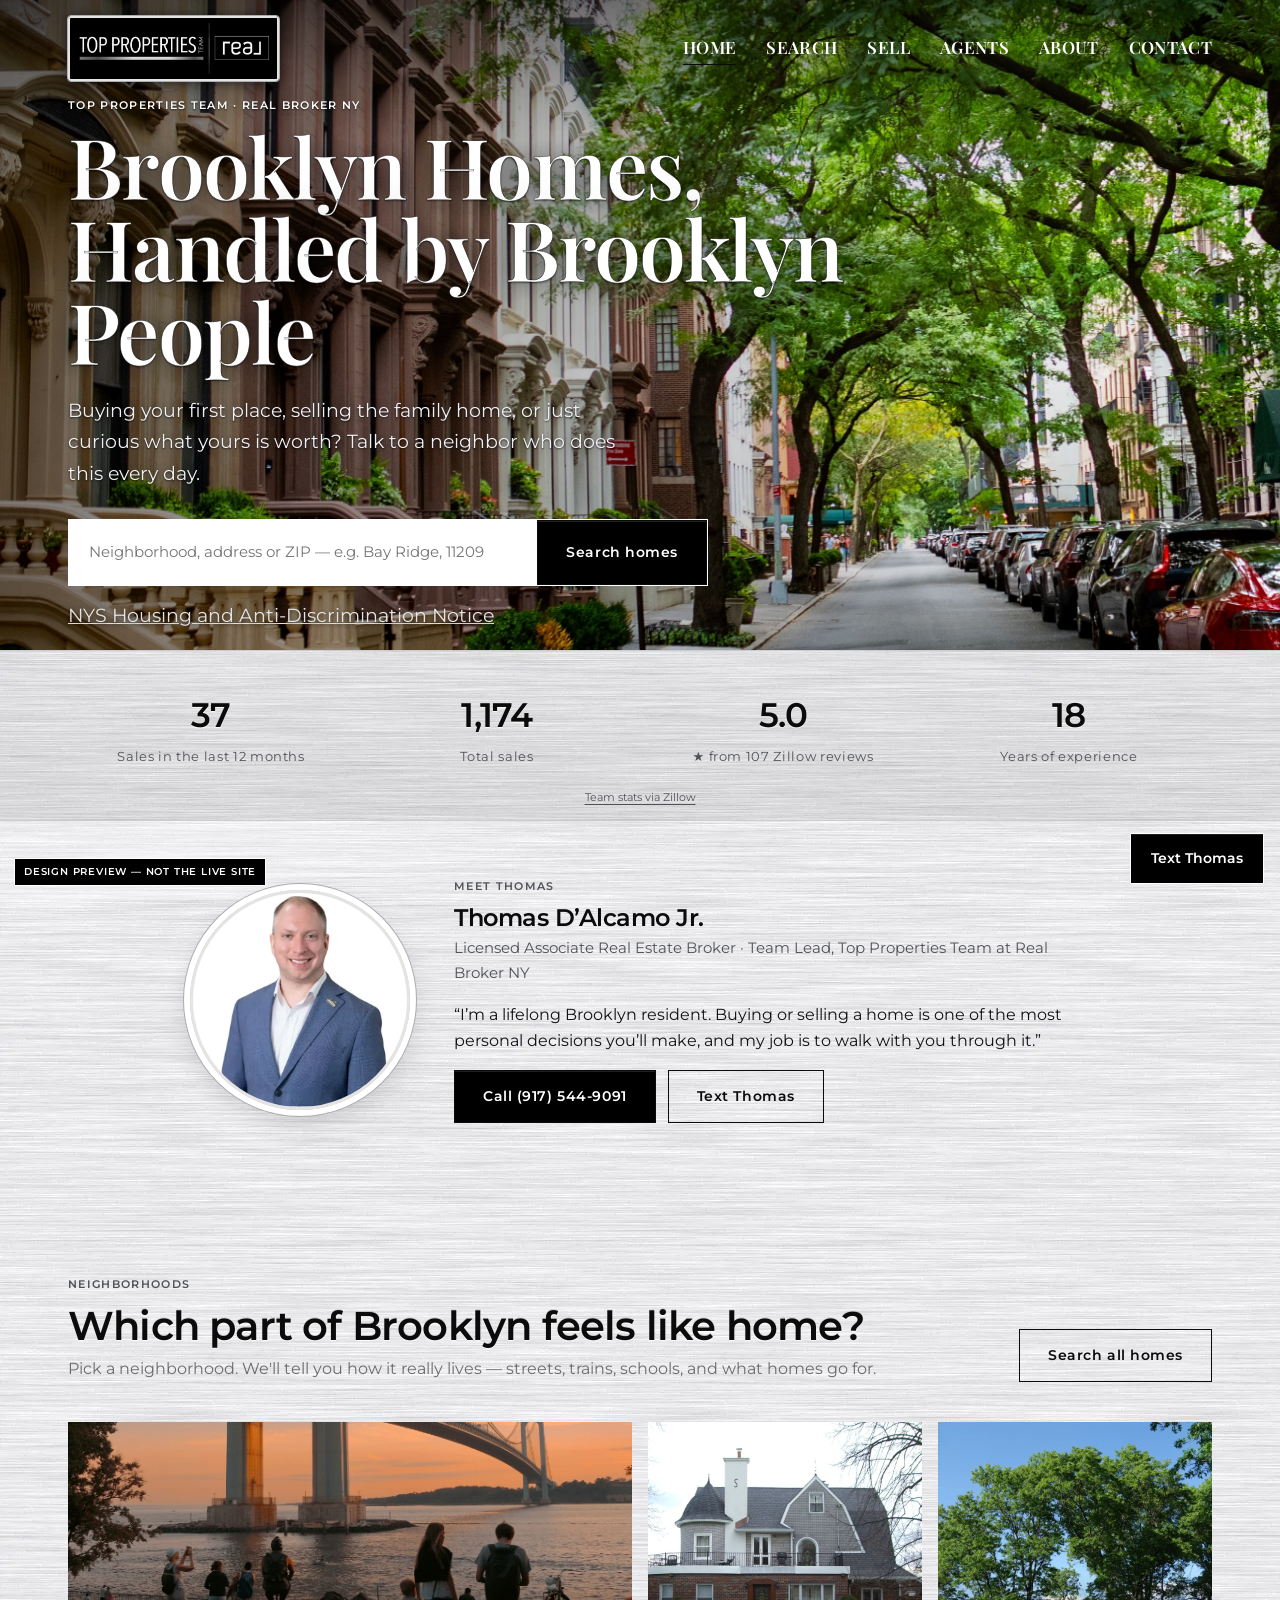
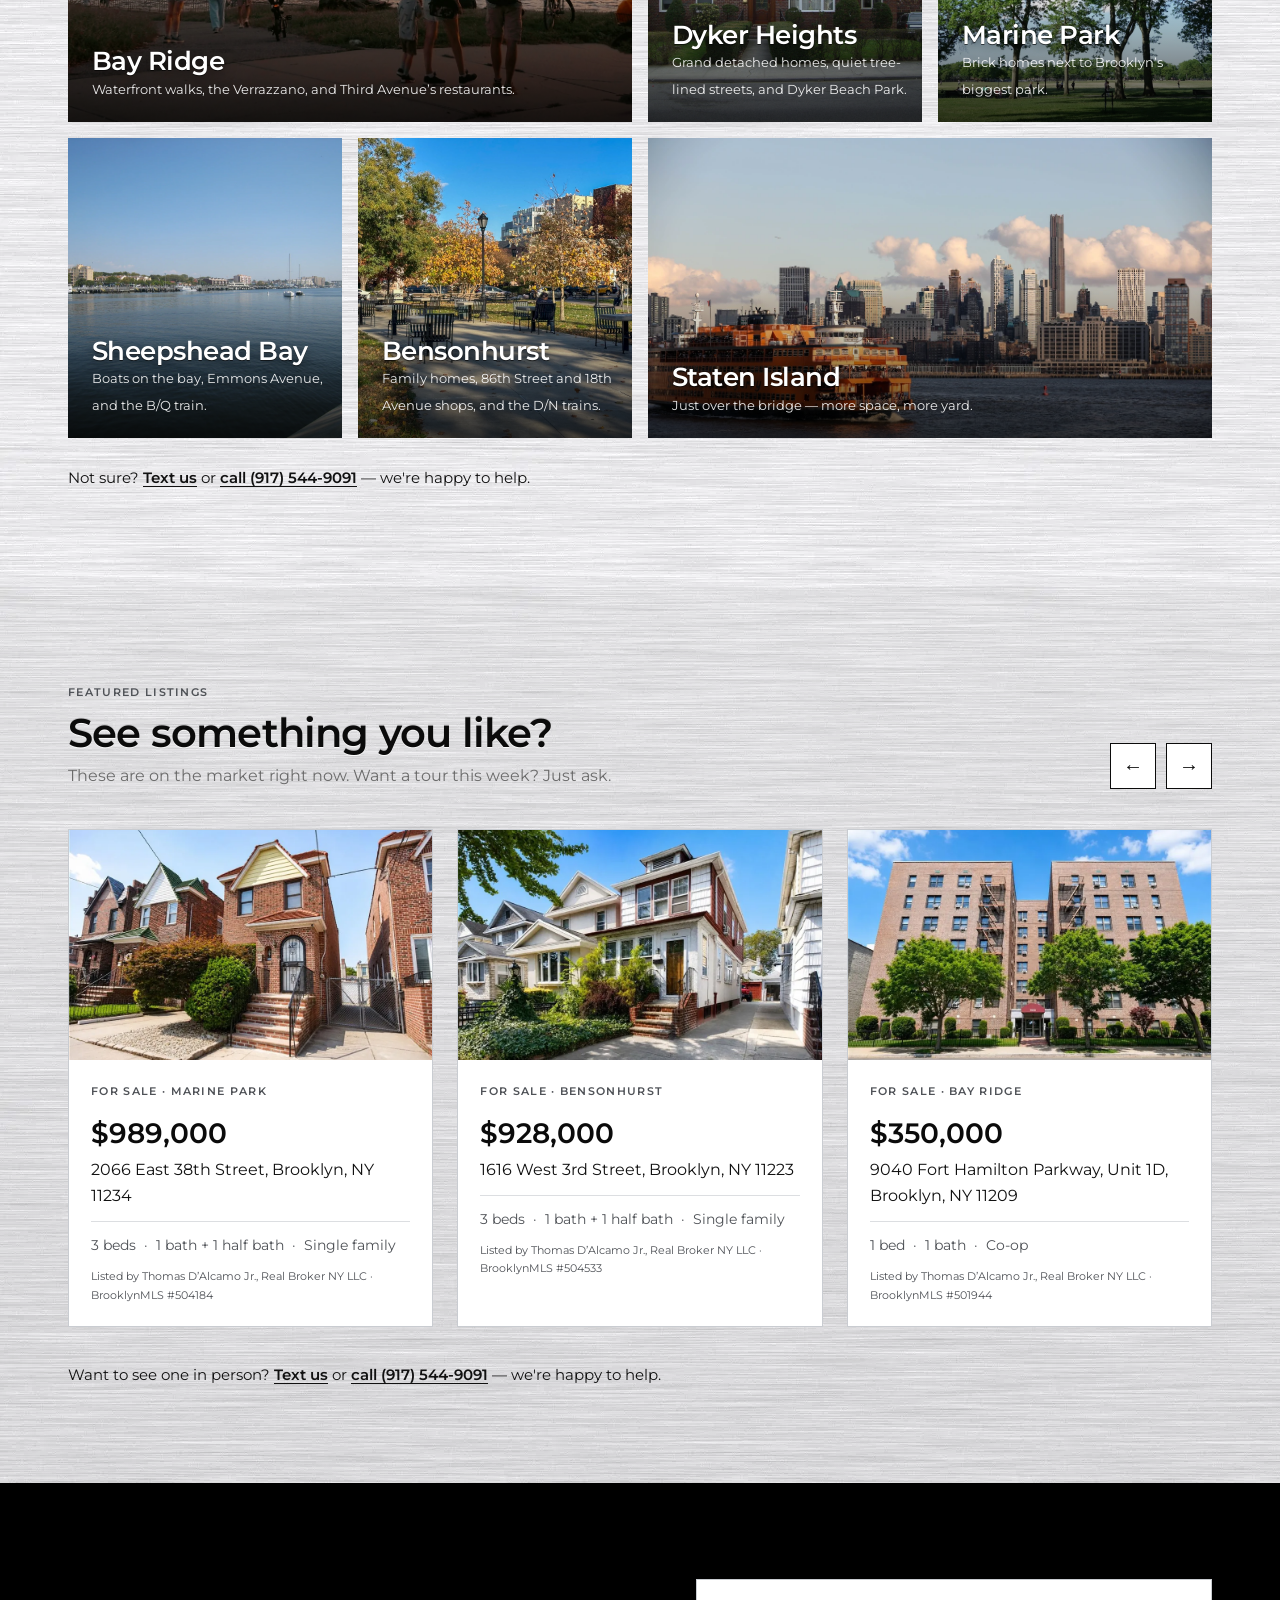
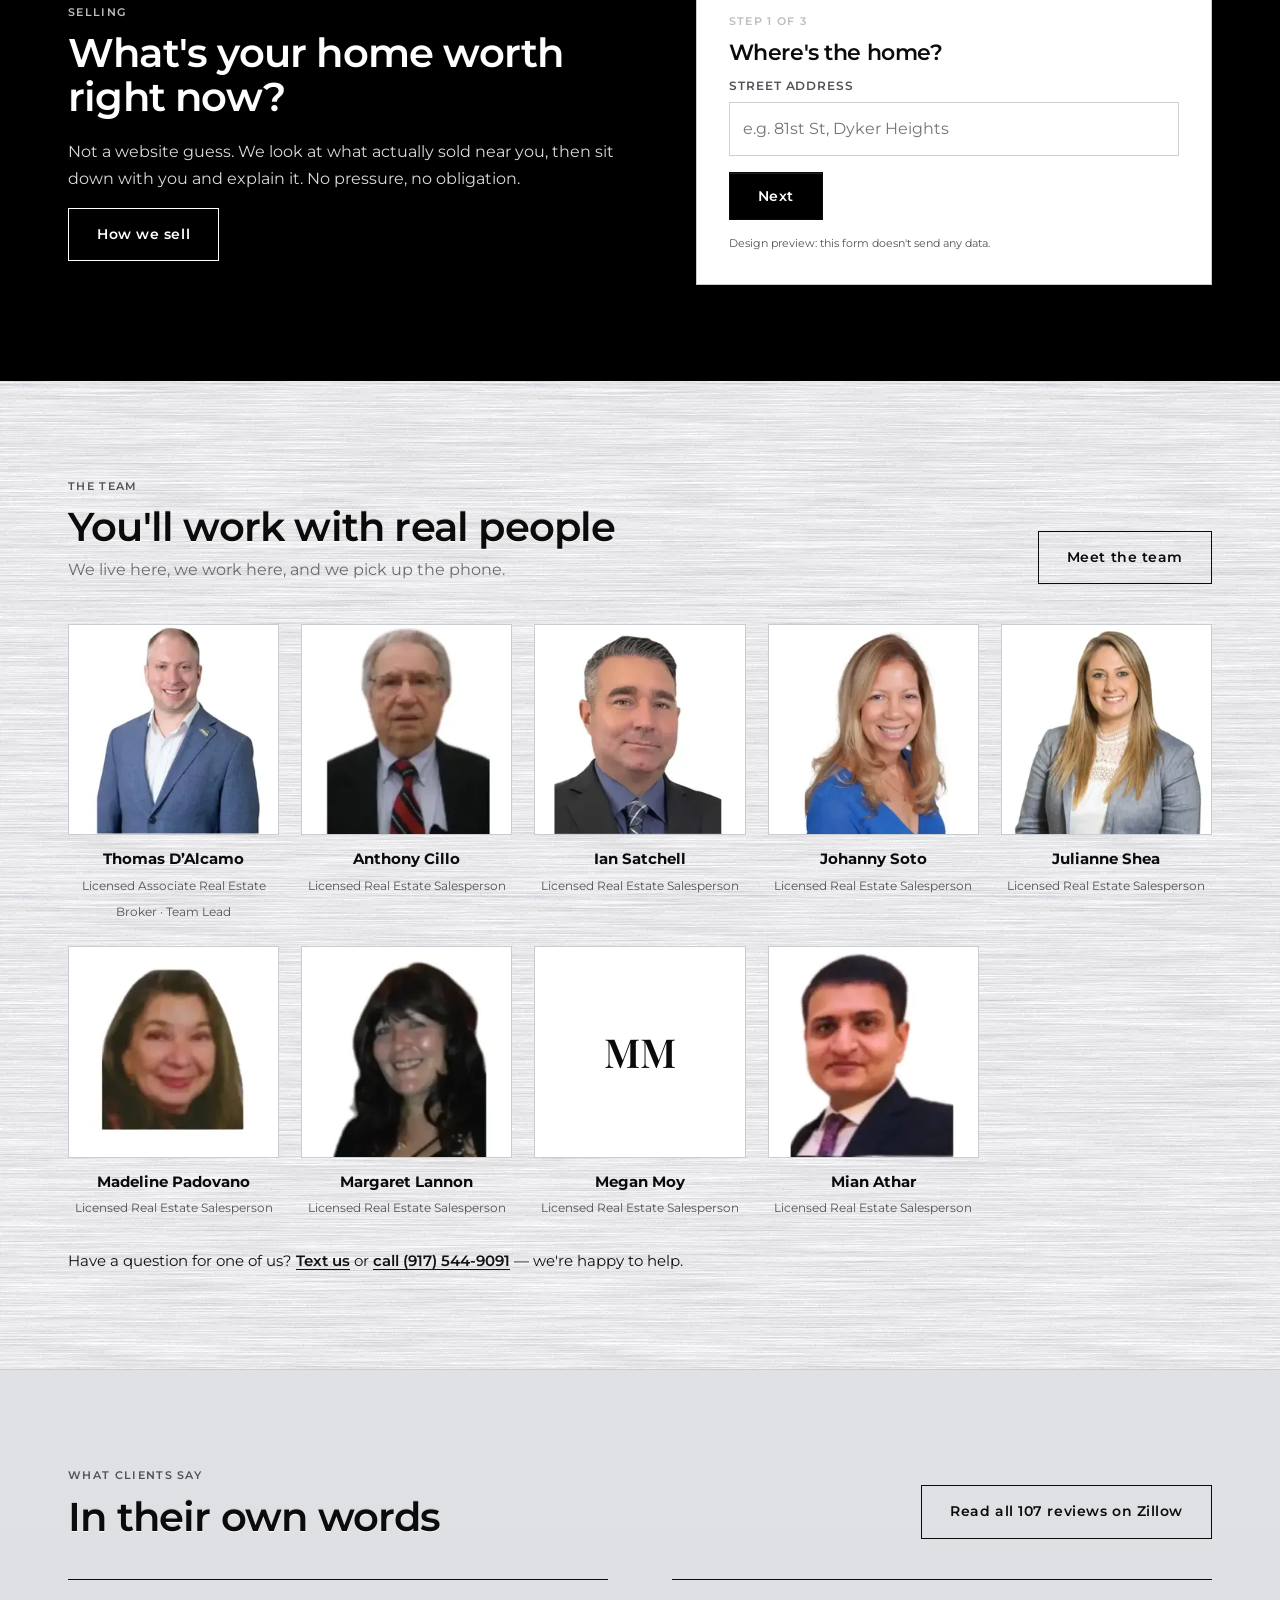
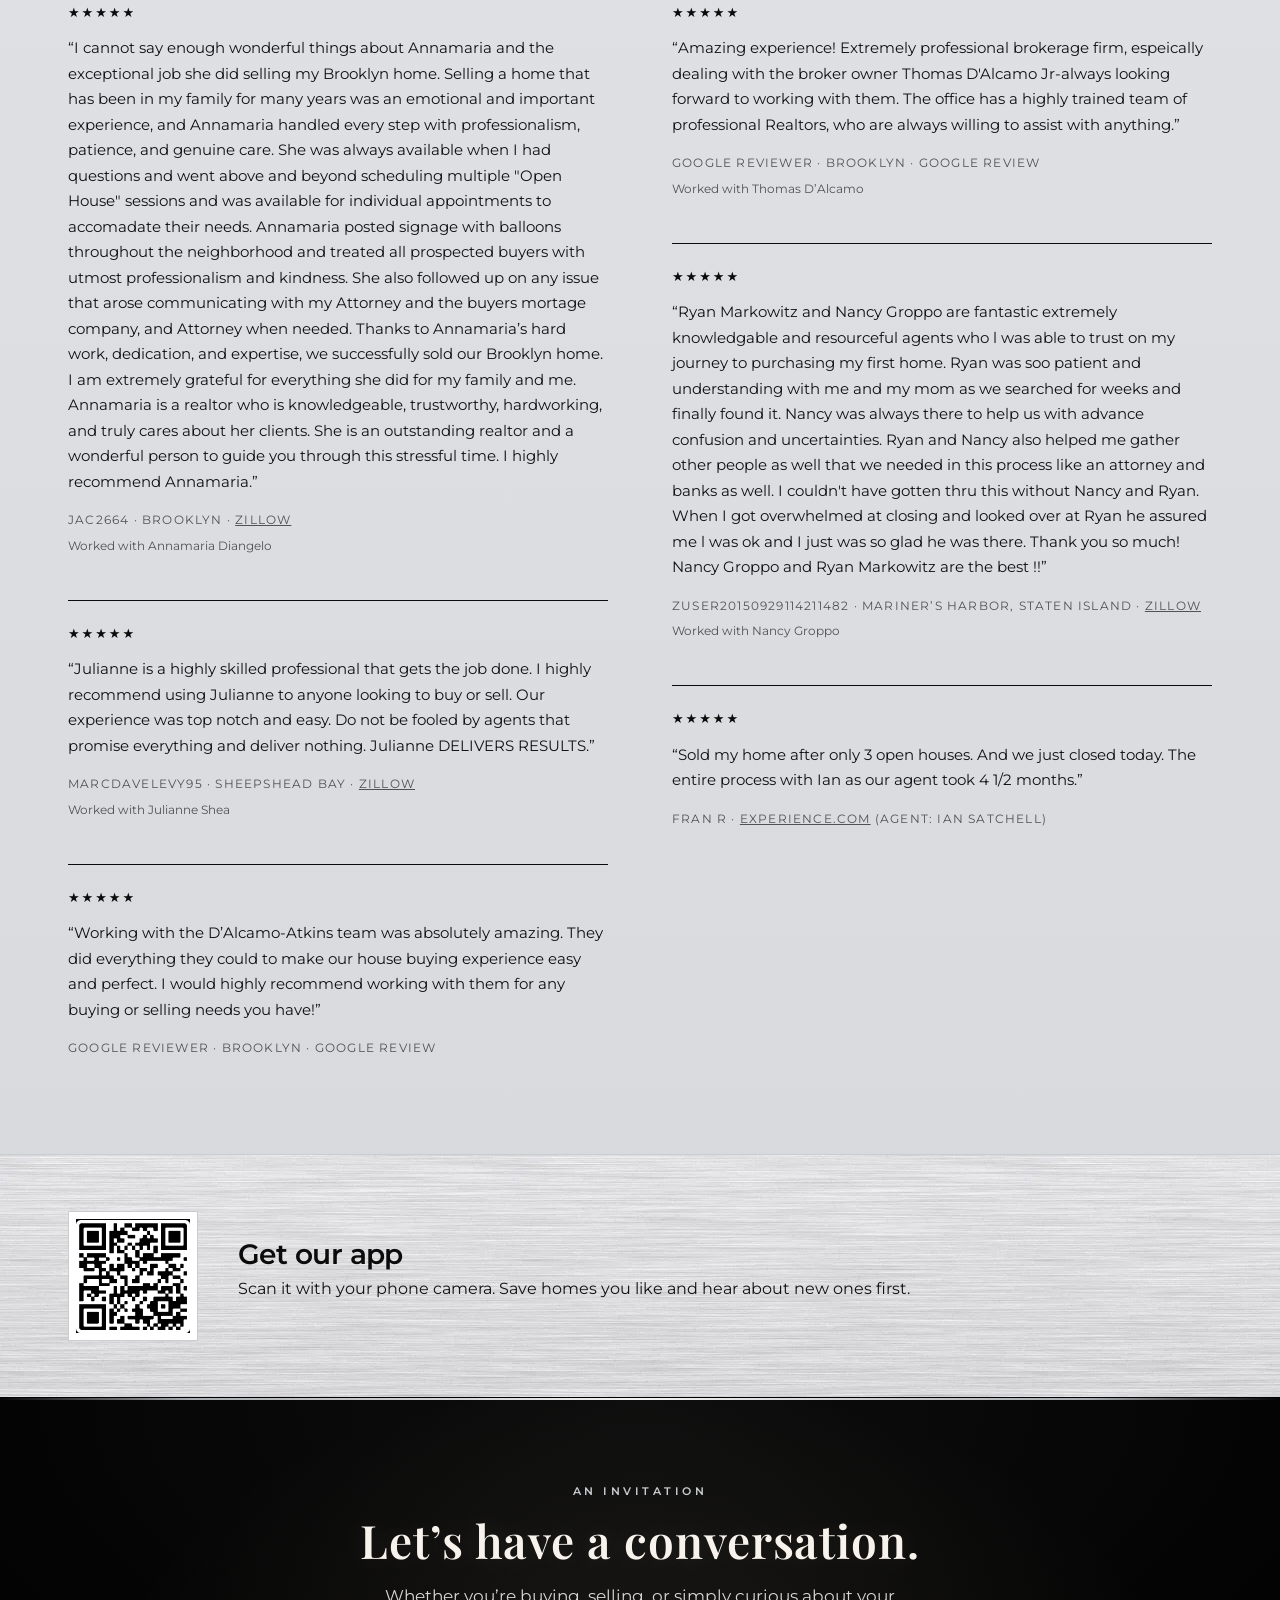
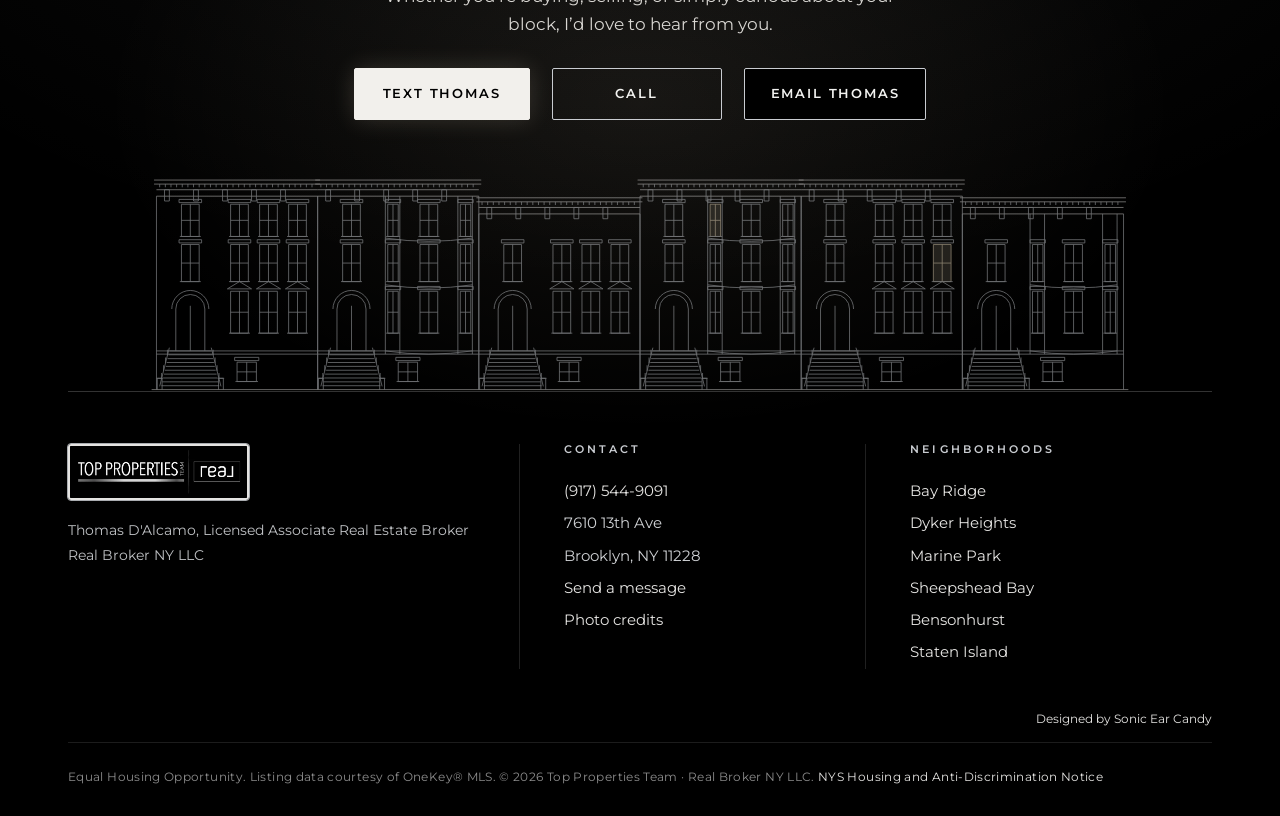
==== commit ccc5475e: "Footer: move 'Designed by' credit above the legal divider on all pages; CSS v=ct4" ====
--- a/index.html
+++ b/index.html
@@ -4,7 +4,7 @@
 <link rel="icon" href="img/favicon.png"><link rel="preconnect" href="https://fonts.googleapis.com"><link rel="preconnect" href="https://fonts.gstatic.com" crossorigin>
 <link href="https://fonts.googleapis.com/css2?family=Montserrat:wght@400;600&family=Playfair+Display:wght@600&display=swap" rel="stylesheet" media="print" onload="this.media='all'">
 <link rel="preload" as="image" href="img/hero-brooklyn-brownstone.webp?v=hq5" media="(min-width:701px)" fetchpriority="high"><link rel="preload" as="image" href="img/hero-brooklyn-brownstone-m.webp?v=hq5" media="(max-width:700px)" fetchpriority="high">
-<link rel="stylesheet" href="style.css?v=ct3"></head><body>
+<link rel="stylesheet" href="style.css?v=ct4"></head><body>
 <header><div class="wrap nav"><a href="index.html"><img loading="lazy" src="img/logo-hd.webp" width="679" height="200" alt="Top Properties Team · Real"></a>
 <button class="burger" aria-label="Menu" onclick="document.querySelector('.menu').classList.toggle('open')">&#9776;</button><ul class="menu"><li><a href="index.html" class="on">HOME</a></li><li><a href="https://toppropertiesnyc.com/listing" target="_blank" rel="noopener">SEARCH</a></li><li><a href="sell.html">SELL</a></li><li><a href="team.html">AGENTS</a></li><li><a href="about.html">ABOUT</a></li><li><a href="contact.html">CONTACT</a></li></ul></div></header>
 <div class="hero"><div class="kb" style="--bgm:url(img/hero-brooklyn-brownstone-m.webp?v=hq5);background-image:url(img/hero-brooklyn-brownstone.webp?v=hq5)"></div><div class="wrap"><div class="eyebrow" style="color:#FFFFFF">Top Properties Team · Real Broker NY</div>
@@ -29,7 +29,7 @@
 <p>Thomas D'Alcamo, Licensed Associate Real Estate Broker<br>Real Broker NY LLC</p></div>
 <div><h2 class="fh">Contact</h2><ul><li><a href="tel:+19175449091">(917) 544-9091</a></li><li>7610 13th Ave<br>Brooklyn, NY 11228</li><li><a href="contact.html">Send a message</a></li><li><a href="credits.html">Photo credits</a></li></ul></div>
 <div><h2 class="fh">Neighborhoods</h2><ul><li><a href="bay-ridge.html">Bay Ridge</a></li><li><a href="dyker-heights.html">Dyker Heights</a></li><li><a href="marine-park.html">Marine Park</a></li><li><a href="sheepshead-bay.html">Sheepshead Bay</a></li><li><a href="bensonhurst.html">Bensonhurst</a></li><li><a href="staten-island.html">Staten Island</a></li></ul></div></div>
-<div class="legal">Equal Housing Opportunity. Listing data courtesy of OneKey® MLS. © 2026 Top Properties Team · Real Broker NY LLC. <a href="https://dos.ny.gov/system/files/documents/2025/03/nys-housing-and-anti-discrimination-notice_02.2025.pdf" target="_blank" rel="noopener">NYS Housing and Anti-Discrimination Notice</a><span class="dby"><a href="https://sonicearcandy.com/web-design/" target="_blank" rel="noopener">Designed by Sonic Ear Candy</a></span></div></div></footer><div id="emodal" class="emodal" hidden><div class="emcard" role="dialog" aria-modal="true" aria-labelledby="emh"><button type="button" class="emx" aria-label="Close">&times;</button><p class="fey">Email</p><h2 id="emh">Send Thomas a note</h2><form novalidate><label>Your name <span>(optional)</span><input name="name" autocomplete="name"></label><label>Message<textarea name="message" rows="5" required placeholder="Hi Thomas, I&rsquo;m interested in&hellip;"></textarea></label><button type="submit" class="btn light fpri emsend">Send</button></form><p class="emalt">Or email <a href="mailto:thomasdalcamo@gmail.com">thomasdalcamo@gmail.com</a> directly</p></div></div><script src="modal.js?v=em6" defer></script>
+<div class="dby"><a href="https://sonicearcandy.com/web-design/" target="_blank" rel="noopener">Designed by Sonic Ear Candy</a></div><div class="legal">Equal Housing Opportunity. Listing data courtesy of OneKey® MLS. © 2026 Top Properties Team · Real Broker NY LLC. <a href="https://dos.ny.gov/system/files/documents/2025/03/nys-housing-and-anti-discrimination-notice_02.2025.pdf" target="_blank" rel="noopener">NYS Housing and Anti-Discrimination Notice</a></div></div></footer><div id="emodal" class="emodal" hidden><div class="emcard" role="dialog" aria-modal="true" aria-labelledby="emh"><button type="button" class="emx" aria-label="Close">&times;</button><p class="fey">Email</p><h2 id="emh">Send Thomas a note</h2><form novalidate><label>Your name <span>(optional)</span><input name="name" autocomplete="name"></label><label>Message<textarea name="message" rows="5" required placeholder="Hi Thomas, I&rsquo;m interested in&hellip;"></textarea></label><button type="submit" class="btn light fpri emsend">Send</button></form><p class="emalt">Or email <a href="mailto:thomasdalcamo@gmail.com">thomasdalcamo@gmail.com</a> directly</p></div></div><script src="modal.js?v=em6" defer></script>
 <div class="preview">DESIGN PREVIEW — NOT THE LIVE SITE</div><div class="fab"><a class="call" href="tel:+19175449091">Call</a><a href="sms:+19175449091">Text Thomas</a></div>
 <script>document.querySelectorAll('.car').forEach(c=>{const t=c.querySelector('.track');c.querySelectorAll('[data-d]').forEach(b=>b.onclick=()=>t.scrollBy({left:b.dataset.d*t.clientWidth*.9,behavior:'smooth'}))});
 document.querySelectorAll('form.vform').forEach(f=>f.onsubmit=e=>{e.preventDefault();f.querySelector('.toast').style.display='block'});
--- a/style.css
+++ b/style.css
@@ -187,7 +187,7 @@
 .btn+.btn{margin-left:8px}
 @media(max-width:900px){.hls{grid-template-columns:1fr 1fr}.pq blockquote{font-size:19px}.talk h2{font-size:30px}.btn+.btn{margin:10px 0 0}.map iframe{height:300px}}
 @media(max-width:520px){.hls{grid-template-columns:1fr}}
-.dby{float:right}.dby a{color:#8C8C8C}.dby a:hover{color:#fff}@media(max-width:900px){.dby{float:none;display:block;margin-top:10px}}
+.dby{margin-top:40px;text-align:right;font-size:12px}.dby a{color:#8C8C8C}.dby a:hover{color:#fff}.dby+.legal{margin-top:14px}@media(max-width:900px){.dby{text-align:left}}
 .lcard{text-decoration:none;color:inherit;display:block}.lcard .src{font-size:11px;color:#4F5257;margin-top:10px}
 /* steel finish for dark areas (subtle brushed gunmetal, echoing logo) */
 :root{--steel:repeating-linear-gradient(90deg,rgba(255,255,255,.018) 0 1px,transparent 1px 3px),linear-gradient(115deg,rgba(255,255,255,0) 20%,rgba(255,255,255,.06) 45%,rgba(255,255,255,0) 70%),linear-gradient(180deg,#24272b 0%,#15171a 55%,#0e0f11 100%)}
